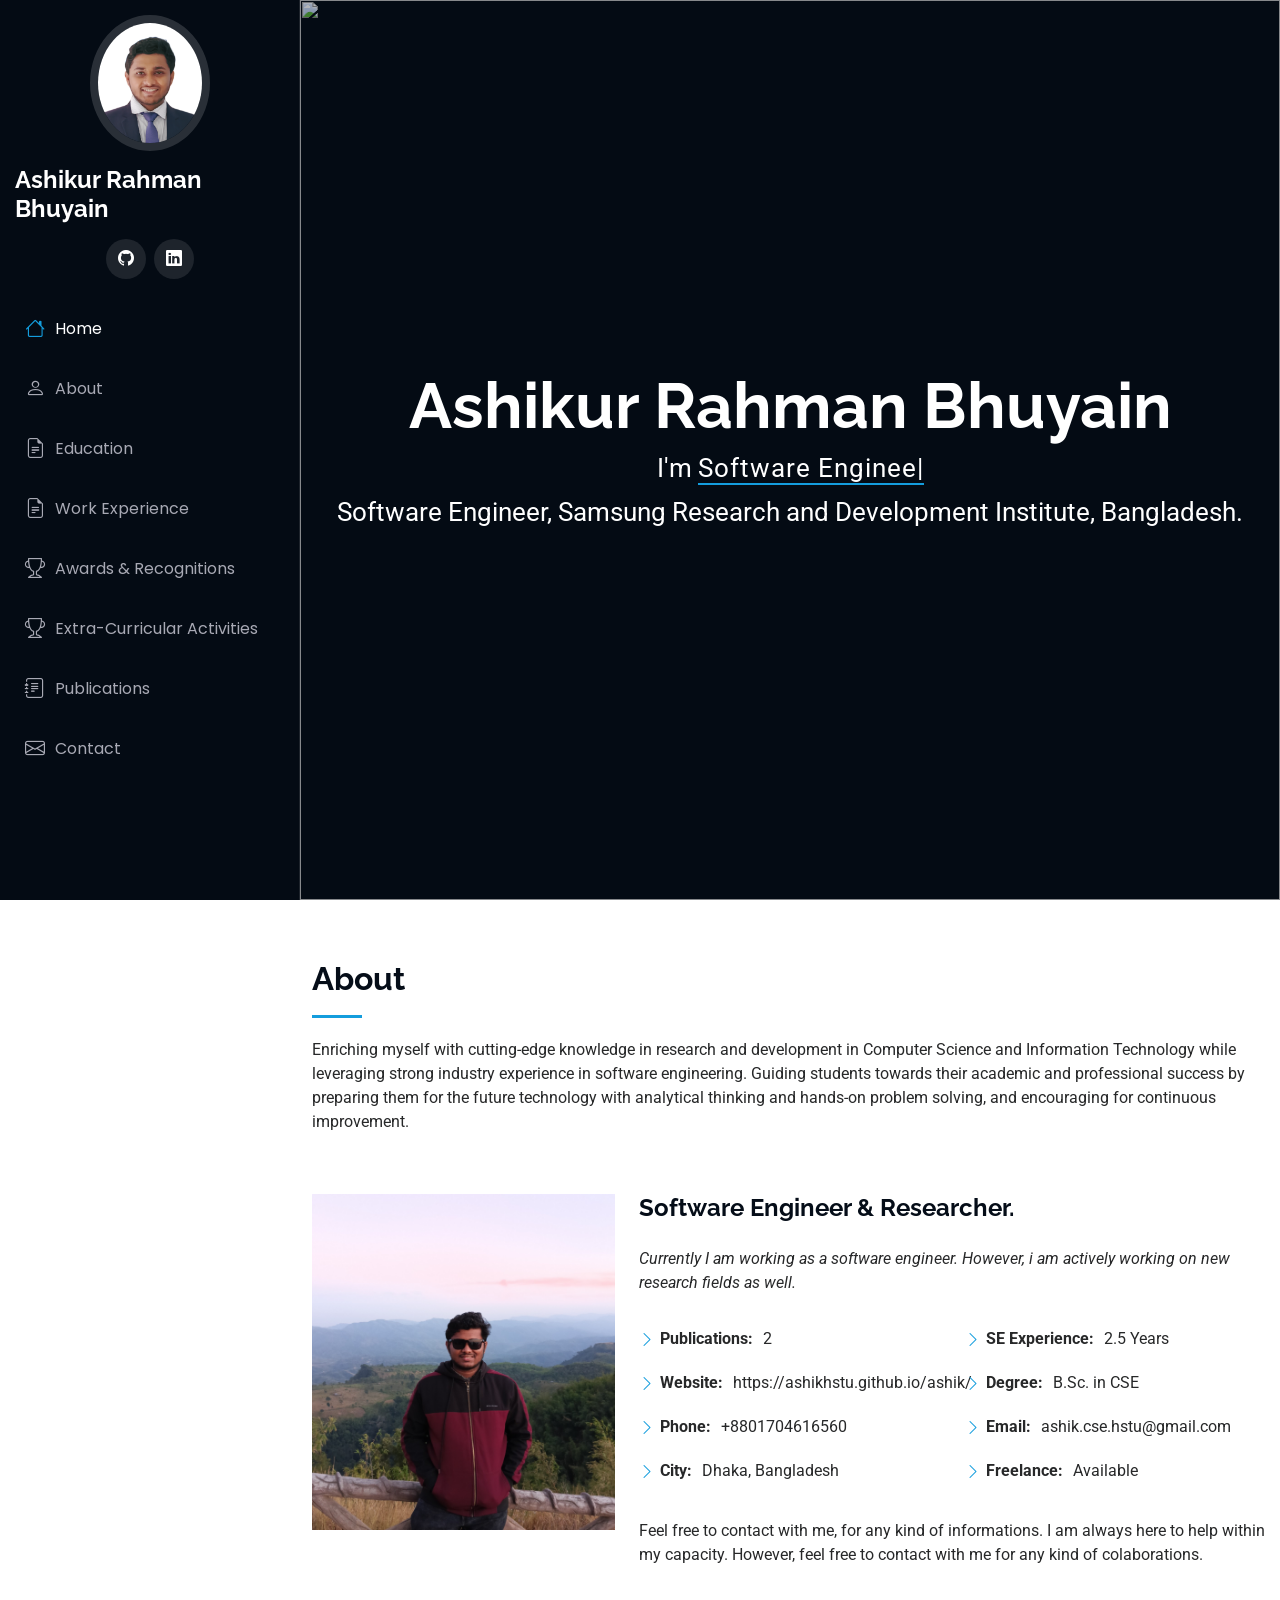
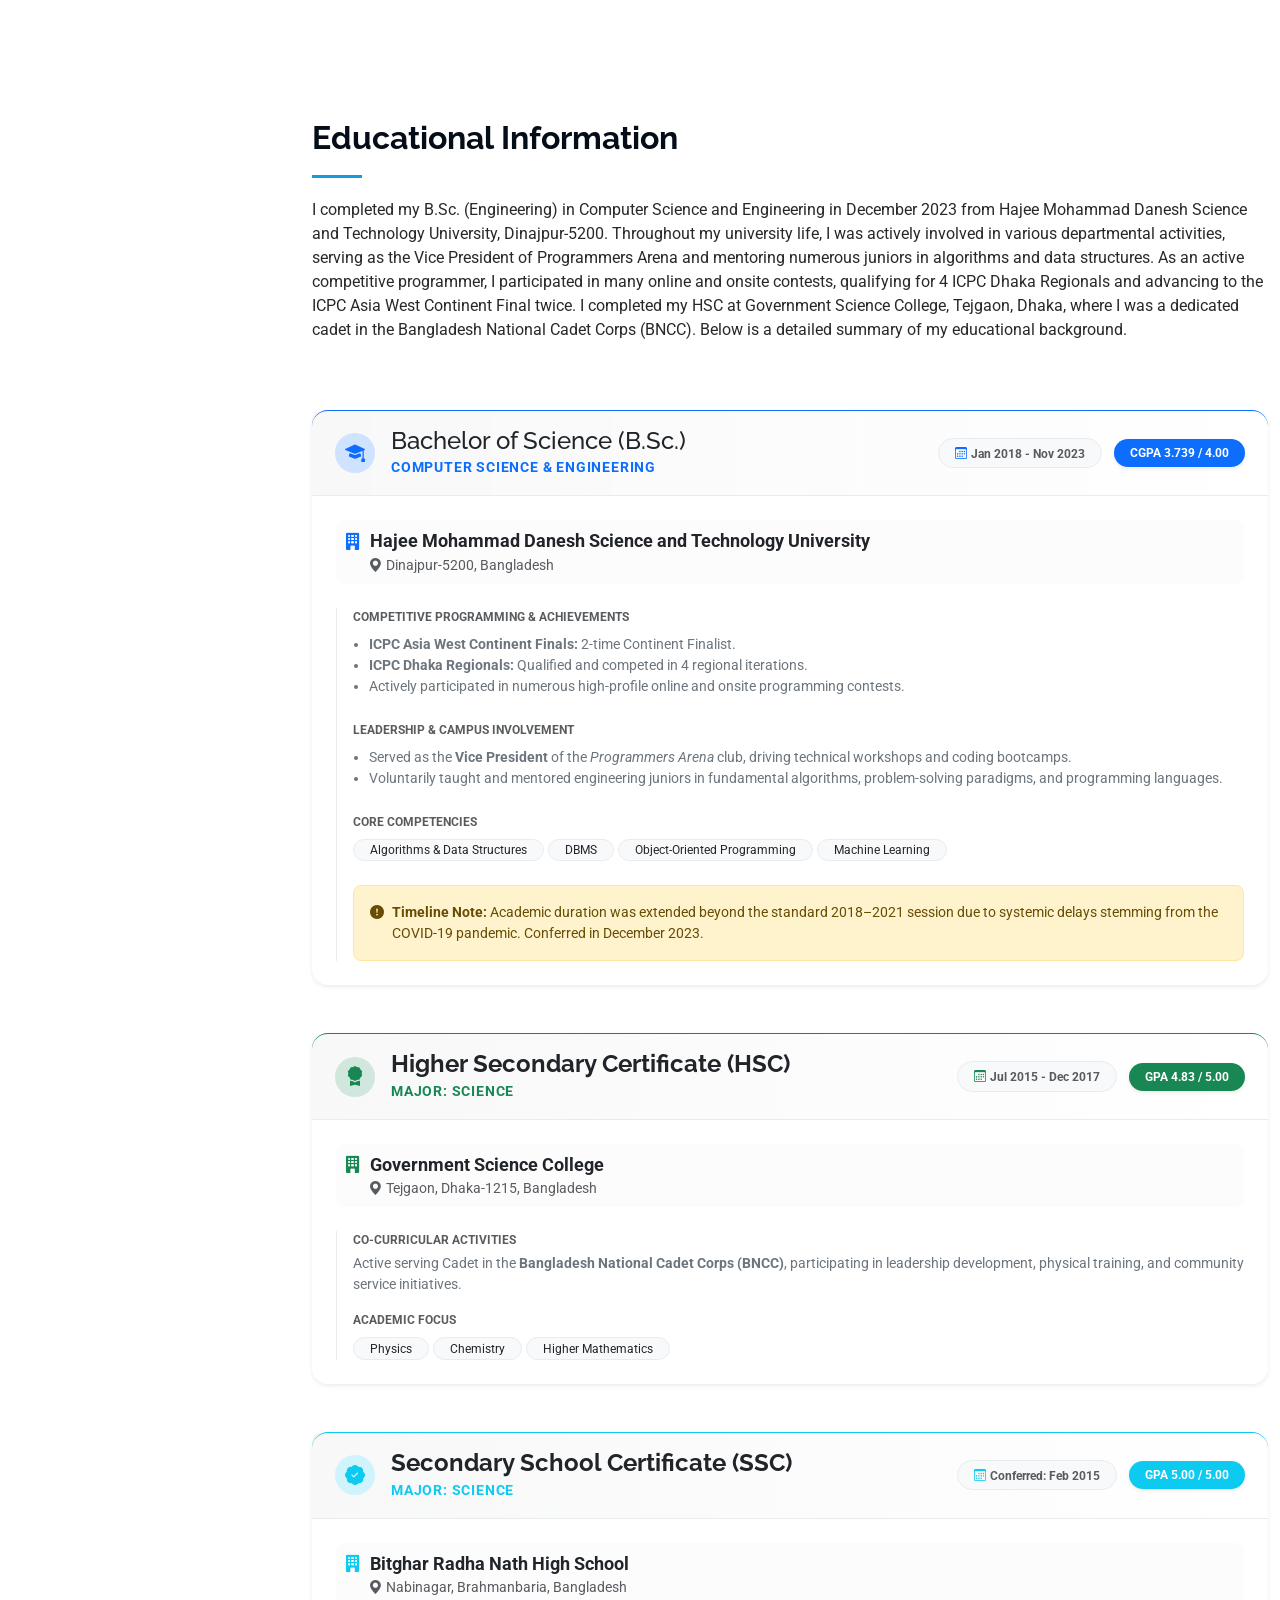
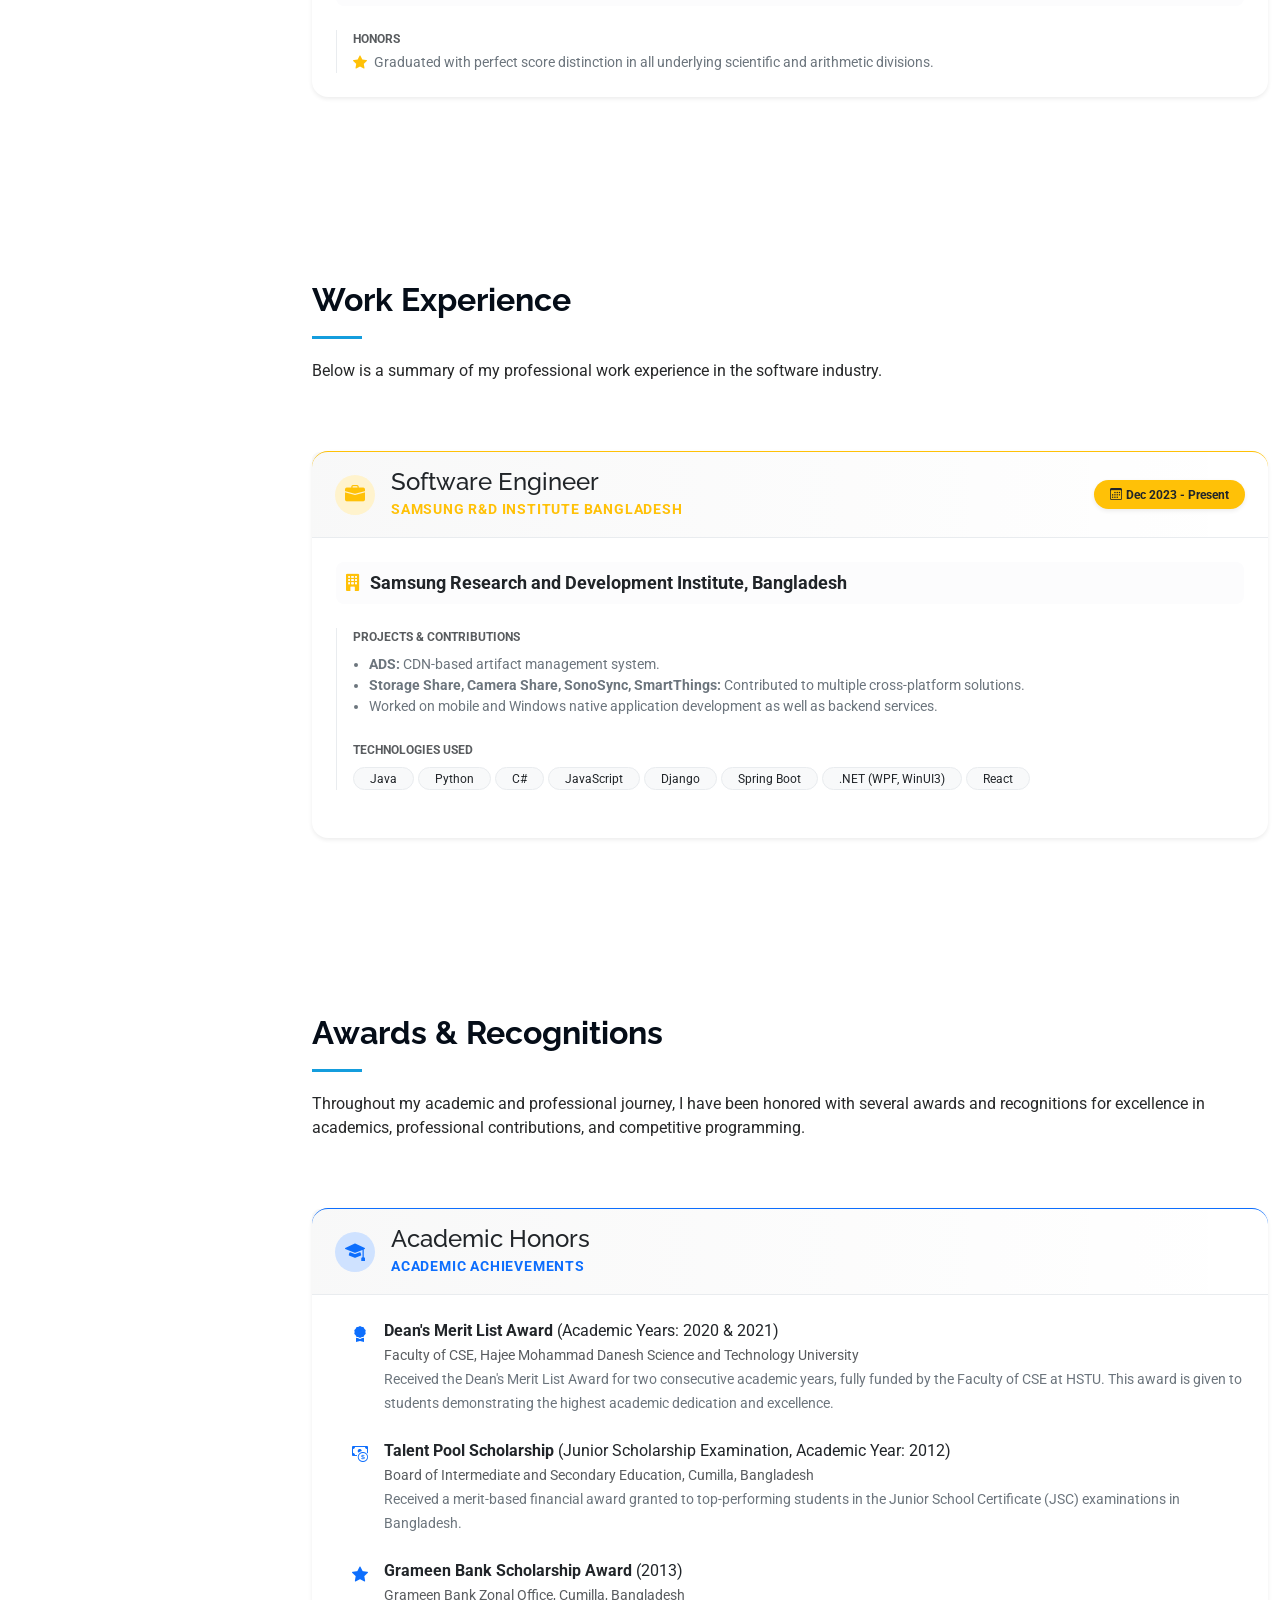
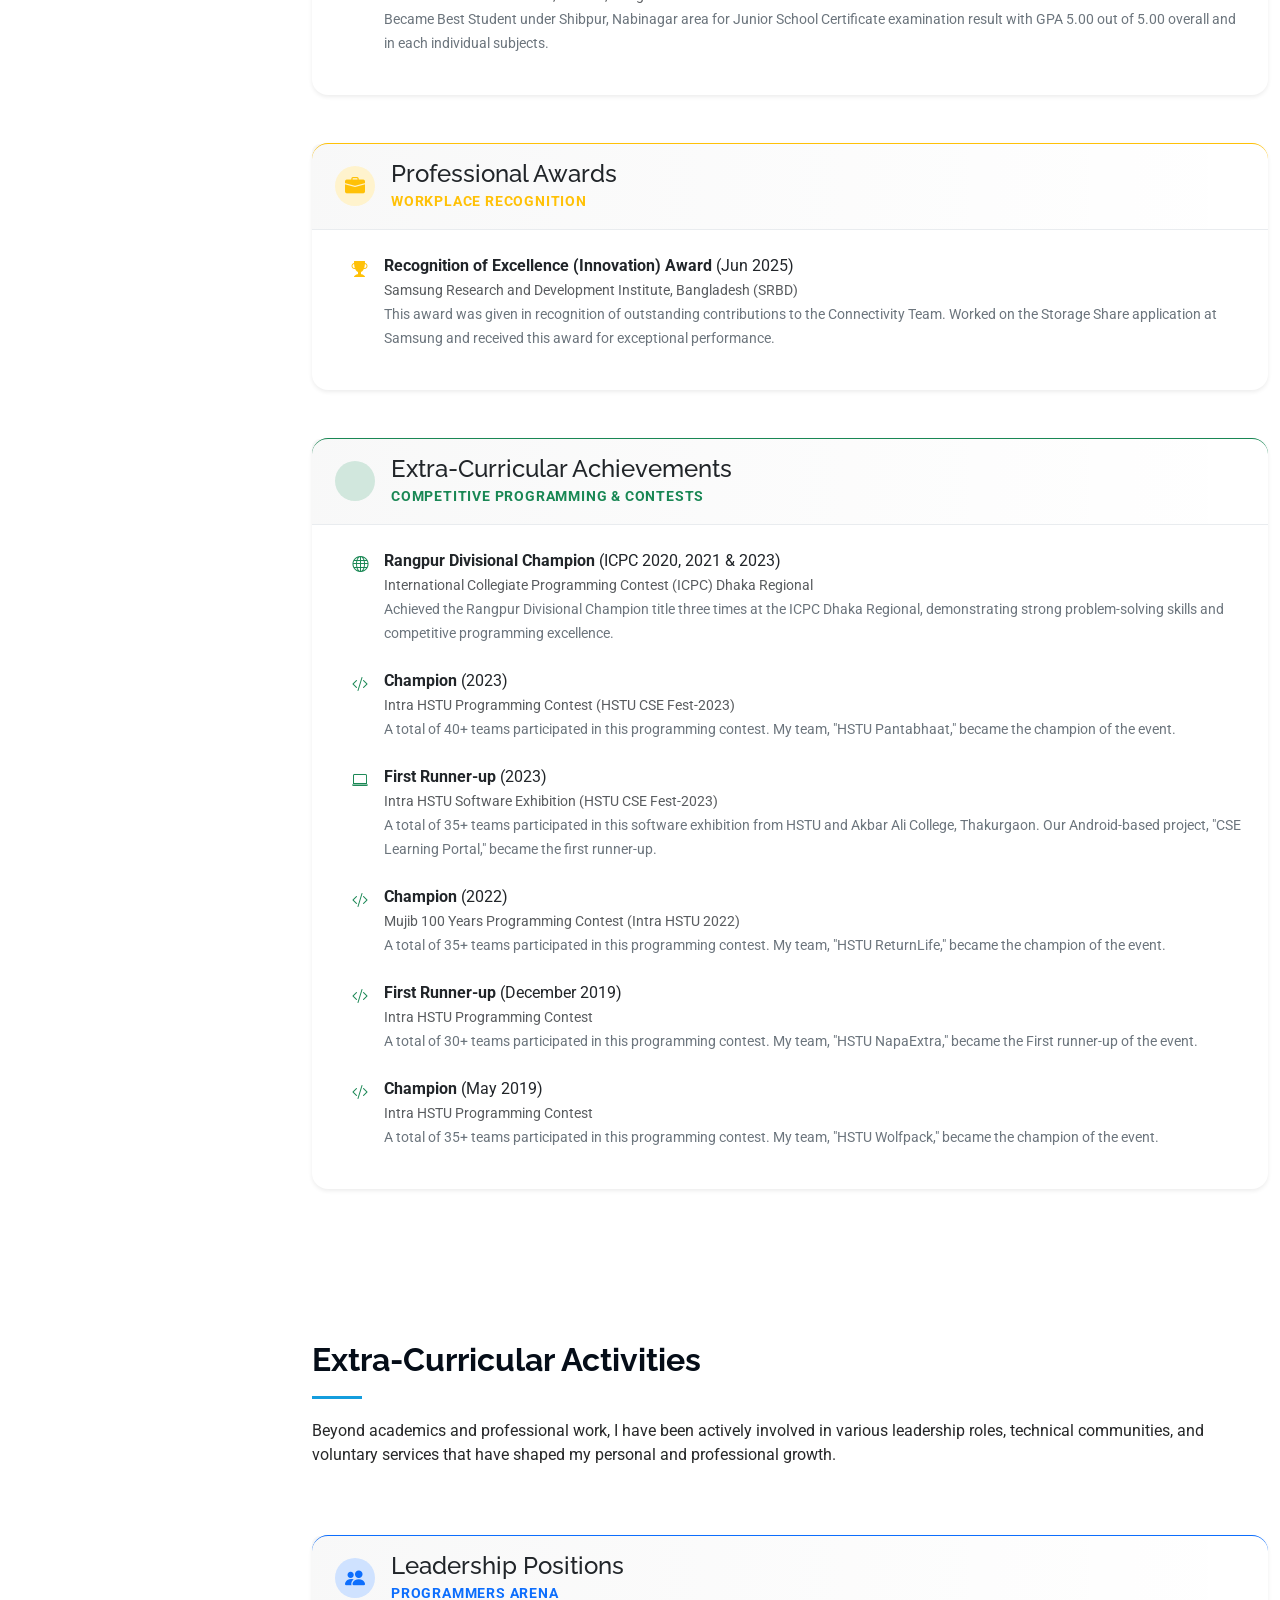
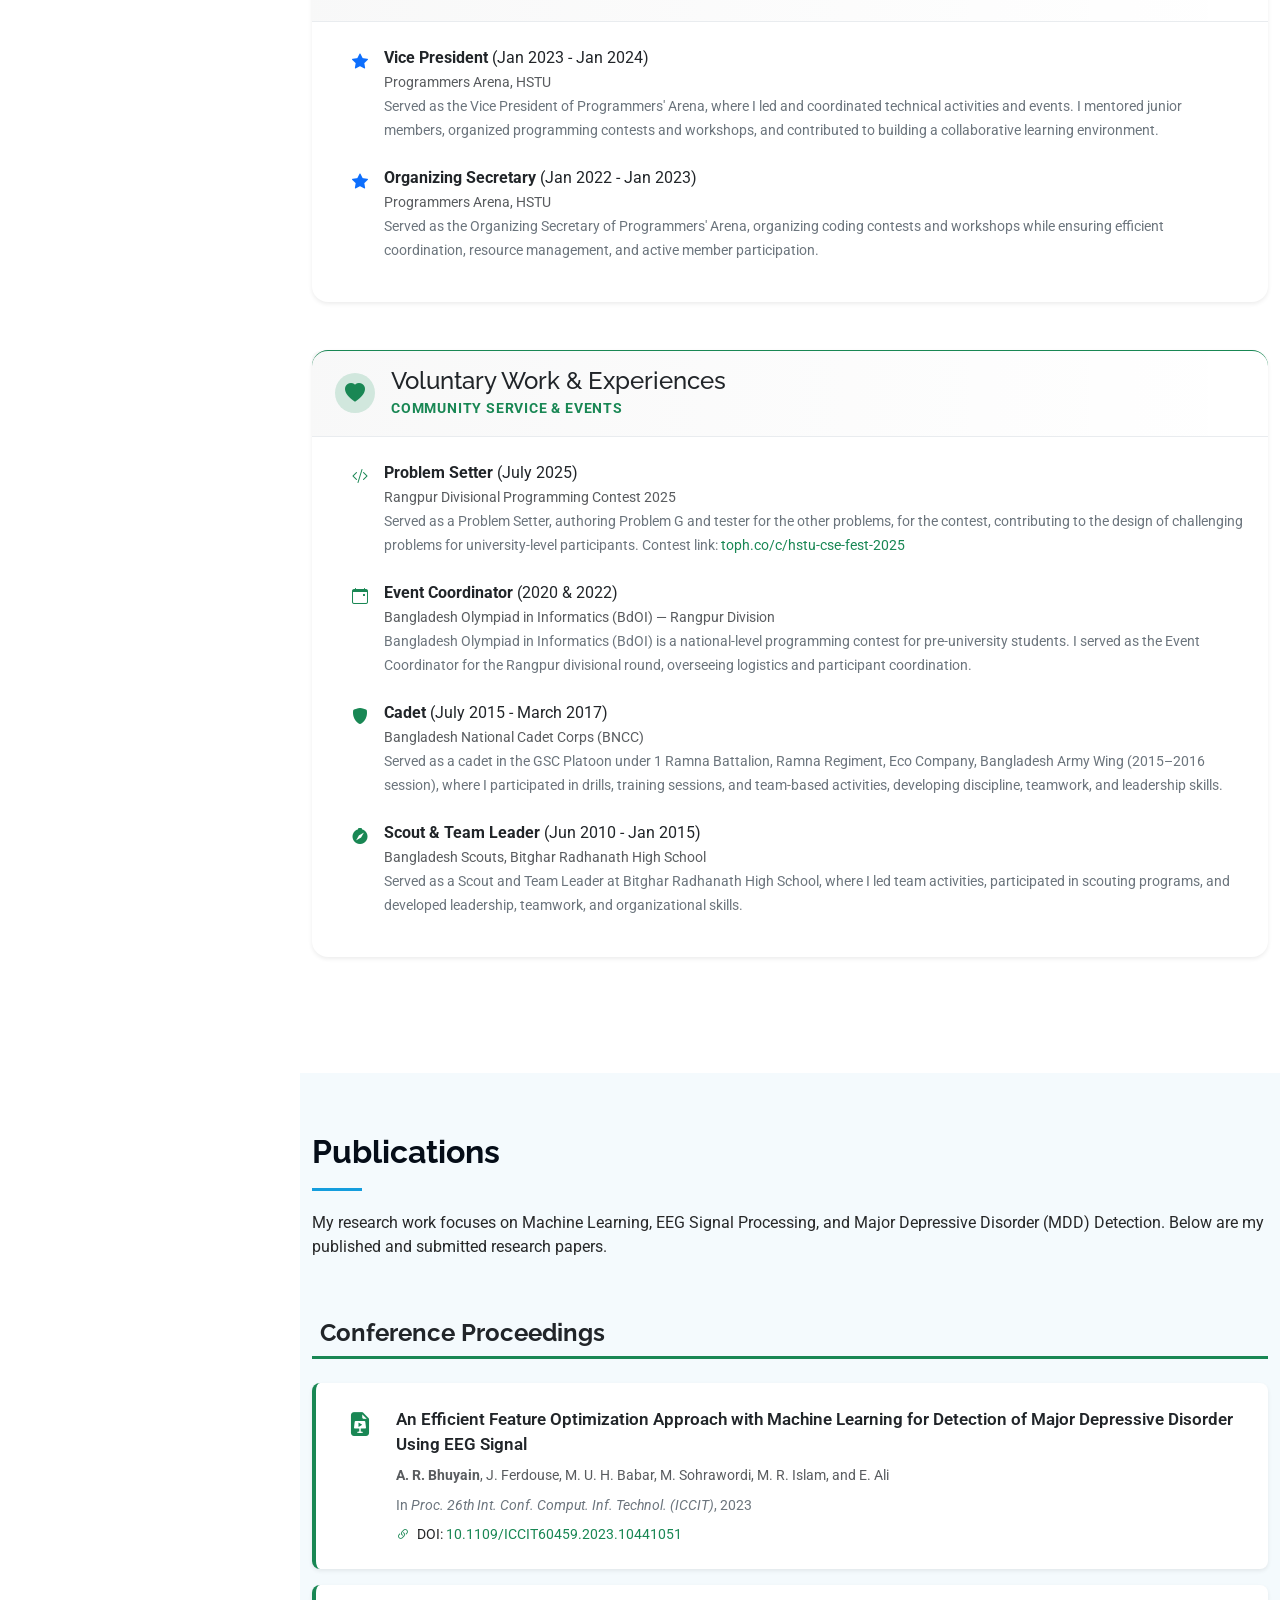
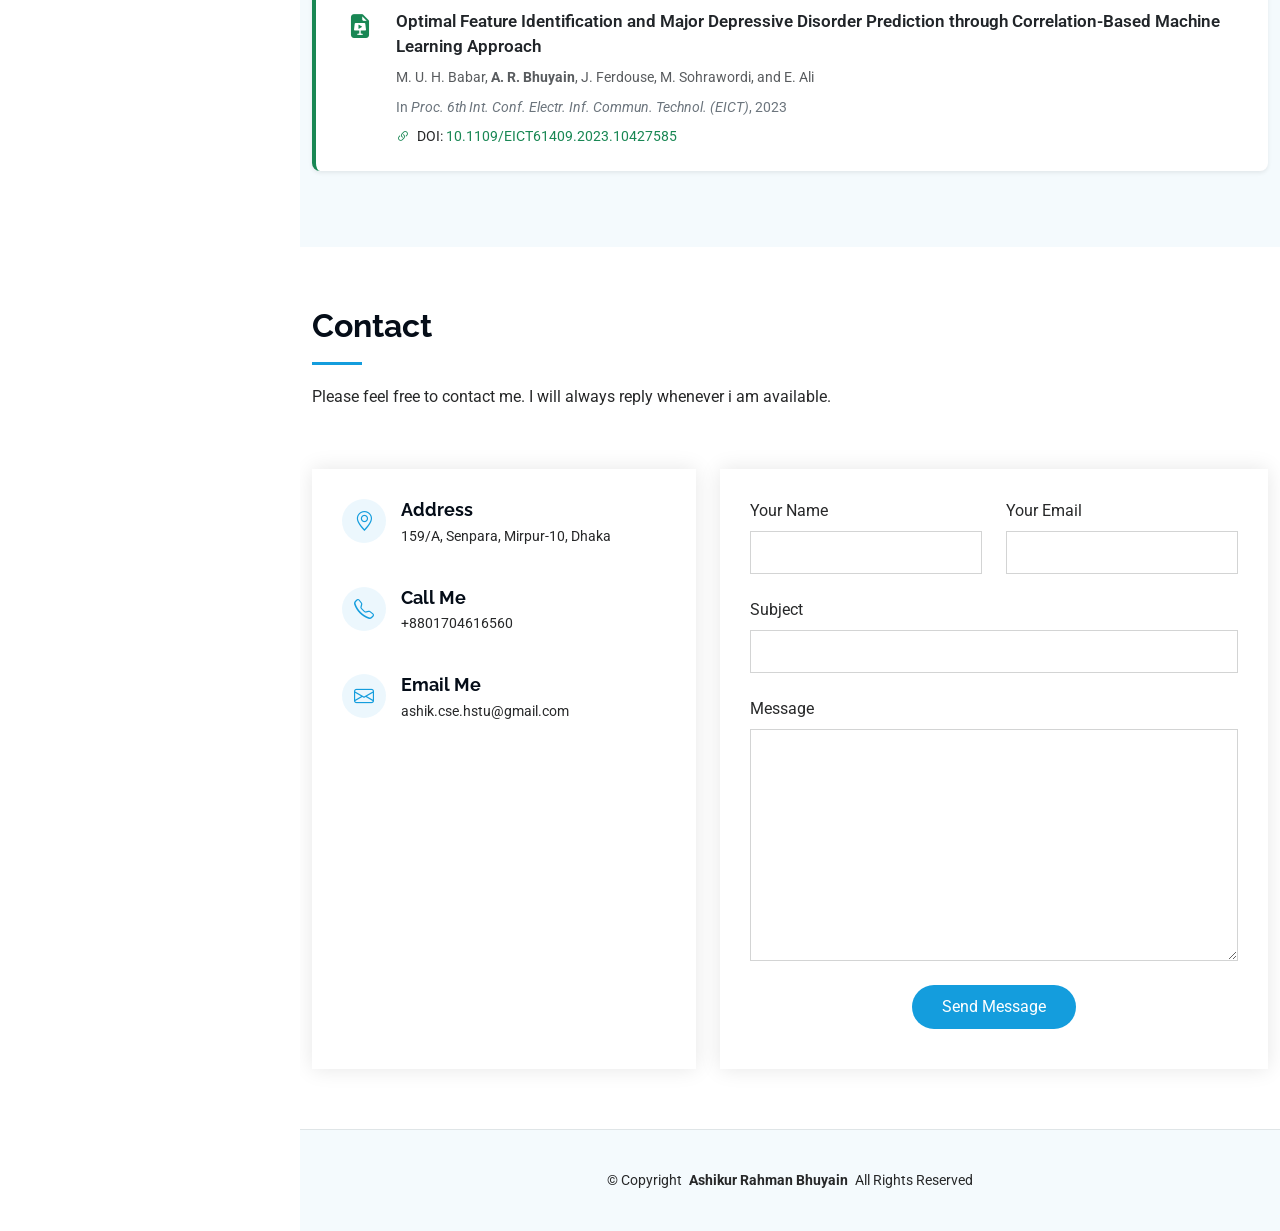
==== index.html @ 991d4a28 "Extra-curicullar added" ====
<!DOCTYPE html>
<html lang="en">

<head>
  <meta charset="utf-8">
  <meta content="width=device-width, initial-scale=1.0" name="viewport">
  <title> Ashikur Rahman Bhuyain</title>
  <meta content="" name="description">
  <meta content="" name="keywords">

  <!-- Favicons -->
  <link href="assets/img/favicon.png" rel="icon">
  <link href="assets/img/apple-touch-icon.png" rel="apple-touch-icon">

  <!-- Fonts -->
  <link href="https://fonts.googleapis.com" rel="preconnect">
  <link href="https://fonts.gstatic.com" rel="preconnect" crossorigin>
  <link href="https://fonts.googleapis.com/css2?family=Roboto:ital,wght@0,100;0,300;0,400;0,500;0,700;0,900;1,100;1,300;1,400;1,500;1,700;1,900&family=Poppins:ital,wght@0,100;0,200;0,300;0,400;0,500;0,600;0,700;0,800;0,900;1,100;1,200;1,300;1,400;1,500;1,600;1,700;1,800;1,900&family=Raleway:ital,wght@0,100;0,200;0,300;0,400;0,500;0,600;0,700;0,800;0,900;1,100;1,200;1,300;1,400;1,500;1,600;1,700;1,800;1,900&display=swap" rel="stylesheet">

  <!-- Vendor CSS Files -->
  <link href="assets/vendor/bootstrap/css/bootstrap.min.css" rel="stylesheet">
  <link href="assets/vendor/bootstrap-icons/bootstrap-icons.css" rel="stylesheet">
  <link href="assets/vendor/aos/aos.css" rel="stylesheet">
  <link href="assets/vendor/glightbox/css/glightbox.min.css" rel="stylesheet">
  <link href="assets/vendor/swiper/swiper-bundle.min.css" rel="stylesheet">

  <!-- Main CSS File -->
  <link href="assets/css/main.css" rel="stylesheet">

  <!-- =======================================================
  * Template Name: iPortfolio
  * Template URL: https://bootstrapmade.com/iportfolio-bootstrap-portfolio-websites-template/
  * Updated: Jun 29 2024 with Bootstrap v5.3.3
  * Author: BootstrapMade.com
  * License: https://bootstrapmade.com/license/
  ======================================================== -->
</head>

<body class="index-page">

  <header id="header" class="header dark-background d-flex flex-column">
    <i class="header-toggle d-xl-none bi bi-list"></i>

    <div class="profile-img">
      <img src="assets/img/Ashikur2.png" alt="" class="img-fluid rounded-circle">
    </div>

    <a href="index.html" class="logo d-flex align-items-center justify-content-center">
      <!-- Uncomment the line below if you also wish to use an image logo -->
      <!-- <img src="assets/img/logo.png" alt=""> -->
      <h1 class="sitename">Ashikur Rahman Bhuyain</h1>
    </a>

    <div class="social-links text-center">
      <!-- <a href="#" class="twitter"><i class="bi bi-twitter-x"></i></a> -->
      <!-- <a href="https://www.facebook.com/asif.gsc" class="facebook" target="_blank"><i class="bi bi-facebook"></i></a> -->
      <a href="https://github.com/ashikHstu" class="github" target="_blank"><i class="bi bi-github"></i></a>
      <!-- <a href="https://www.instagram.com/_ashik_r_b/" class="instagram" target="_blank"><i class="bi bi-instagram"></i></a> -->
      <!-- <a href="#" class="google-plus"><i class="bi bi-skype"></i></a> -->
      <a href="https://www.linkedin.com/in/asif-ashik/" class="linkedin" target="_blank"><i class="bi bi-linkedin"></i></a>
    </div>

    <nav id="navmenu" class="navmenu">
      <ul>
        <li><a href="#hero" class="active"><i class="bi bi-house navicon"></i>Home</a></li>
        <li><a href="#about"><i class="bi bi-person navicon"></i> About</a></li>
        <li><a href="#resume"><i class="bi bi-file-earmark-text navicon"></i> Education</a></li>
                <li><a href="#work"><i class="bi bi-file-earmark-text navicon"></i> Work Experience</a></li>
                <li><a href="#awards"><i class="bi bi-trophy navicon"></i> Awards & Recognitions</a></li>
                <li><a href="#extra_activities"><i class="bi bi-trophy navicon"></i> Extra-Curricular Activities</a></li>
                <li><a href="#publications"><i class="bi bi-journal-text navicon"></i> Publications</a></li>
        <!-- <li><a href="#portfolio"><i class="bi bi-images navicon"></i> Portfolio</a></li>
        <li><a href="#services"><i class="bi bi-hdd-stack navicon"></i> Services</a></li>
        <li class="dropdown"><a href="#"><i class="bi bi-menu-button navicon"></i> <span>Dropdown</span> <i class="bi bi-chevron-down toggle-dropdown"></i></a>
          <ul>
            <li><a href="#">Dropdown 1</a></li>
            <li class="dropdown"><a href="#"><span>Deep Dropdown</span> <i class="bi bi-chevron-down toggle-dropdown"></i></a>
              <ul>
                <li><a href="#">Deep Dropdown 1</a></li>
                <li><a href="#">Deep Dropdown 2</a></li>
                <li><a href="#">Deep Dropdown 3</a></li>
                <li><a href="#">Deep Dropdown 4</a></li>
                <li><a href="#">Deep Dropdown 5</a></li>
              </ul>
            </li>
            <li><a href="#">Dropdown 2</a></li>
            <li><a href="#">Dropdown 3</a></li>
            <li><a href="#">Dropdown 4</a></li>
          </ul>
        </li> -->
        <li><a href="#contact"><i class="bi bi-envelope navicon"></i> Contact</a></li>
      </ul>
    </nav>

  </header>

  <main class="main">

    <!-- Hero Section -->
    <section id="hero" class="hero section dark-background">

      <img src="assets/img/CoverPhoto2.jpg" alt="" data-aos="fade-in" class="">

      <div class="container" data-aos="fade-up" data-aos-delay="100">
        <h2 class="text-center-force" data-aos="fade-in" data-aos-delay="400">Ashikur Rahman Bhuyain</h2>
        <p class="text-center-force" data-aos="fade-in" data-aos-delay="400">I'm <span class="typed" data-typed-items="Software Engineer, Researcher">Programmer</span><span class="typed-cursor typed-cursor--blink" aria-hidden="true"></span><span class="typed-cursor typed-cursor--blink" aria-hidden="true"></span></p>
         <p class="text-center-force" data-aos="fade-in" data-aos-delay="400">
          Software Engineer, Samsung Research and Development Institute, Bangladesh.
         </p>
      </div>

    </section><!-- /Hero Section -->

    <!-- About Section -->
    <section id="about" class="about section">

      <!-- Section Title -->
      <div class="container section-title" data-aos="fade-up">
        <h2>About</h2>
        <p>Enriching myself with cutting-edge knowledge in research and development in Computer Science and Information
Technology while leveraging strong industry experience in software engineering. Guiding students towards their
academic and professional success by preparing them for the future technology with analytical thinking and hands-on
problem solving, and encouraging for continuous improvement.</p>
      </div><!-- End Section Title -->

      <div class="container" data-aos="fade-up" data-aos-delay="100">

        <div class="row gy-4 justify-content-center">
          <div class="col-lg-4">
            <img src="assets/img/my-profile-img.jpg" class="img-fluid" alt="">
          </div>
          <div class="col-lg-8 content">
            <h2>Software Engineer &amp; Researcher.</h2>
            <p class="fst-italic py-3">
              Currently I am working as a software engineer. However, i am actively working on new research fields as well.
            </p>
            <div class="row">
              <div class="col-lg-6">
                <ul>
                  <li><i class="bi bi-chevron-right"></i> <strong>Publications:</strong> <span>2</span></li>
                  <li><i class="bi bi-chevron-right"></i> <strong>Website:</strong> <span>https://ashikhstu.github.io/ashik/</span></li>
                  <li><i class="bi bi-chevron-right"></i> <strong>Phone:</strong> <span>+8801704616560</span></li>
                  <li><i class="bi bi-chevron-right"></i> <strong>City:</strong> <span>Dhaka, Bangladesh</span></li>
                </ul>
              </div>
              <div class="col-lg-6">
                <ul>
                  <li><i class="bi bi-chevron-right"></i> <strong>SE Experience:</strong> <span>2.5 Years</span></li>
                  <li><i class="bi bi-chevron-right"></i> <strong>Degree:</strong> <span>B.Sc. in CSE</span></li>
                  <li><i class="bi bi-chevron-right"></i> <strong>Email:</strong> <span>ashik.cse.hstu@gmail.com</span></li>
                  <li><i class="bi bi-chevron-right"></i> <strong>Freelance:</strong> <span>Available</span></li>
                </ul>
              </div>
            </div>
            <p class="py-3">
              Feel free to contact with me, for any kind of informations. I am always here to help within my capacity. However, feel free to contact with me for any kind of colaborations. 
            </p>
          </div>
        </div>

      </div>

    </section><!-- /About Section -->



    <!-- Resume Section -->
    <section id="resume" class="resume section">

      <!-- Section Title -->
<div class="container section-title" data-aos="fade-up">
  <h2>Educational Information</h2>
  <p>I completed my B.Sc. (Engineering) in Computer Science and Engineering in December 2023 from Hajee Mohammad Danesh Science and Technology University, Dinajpur-5200. Throughout my university life, I was actively involved in various departmental activities, serving as the Vice President of Programmers Arena and mentoring numerous juniors in algorithms and data structures. As an active competitive programmer, I participated in many online and onsite contests, qualifying for 4 ICPC Dhaka Regionals and advancing to the ICPC Asia West Continent Final twice. I completed my HSC at Government Science College, Tejgaon, Dhaka, where I was a dedicated cadet in the Bangladesh National Cadet Corps (BNCC). Below is a detailed summary of my educational background.</p>
</div><!-- End Section Title -->


<!-- Custom Style Block -->
<style>
  .hover-raise {
    transition: transform 0.25s ease, box-shadow 0.25s ease;
  }
  .hover-raise:hover {
    transform: translateY(-5px);
    box-shadow: 0 0.75rem 2rem rgba(0, 0, 0, 0.12) !important;
  }
  .text-tracking {
    letter-spacing: 0.05rem;
  }
  .card-header-accent {
    background: linear-gradient(90deg, rgba(33, 37, 41, 0.03) 0%, rgba(255, 255, 255, 0) 100%);
    padding: 12px 15px;
    border-radius: 8px 8px 0 0;
  }
  .institution-highlight {
    font-size: 1.1rem;
    color: #212529 !important;
    font-weight: 700 !important;
    display: inline-block;
  }
</style>

<div class="container py-2">
  <div class="row">
    <div class="col-12">
      
      <!-- 1. Bachelor's Degree Card -->
      <div class="card border-0 border-top border-primary shadow-sm rounded-4 mb-5 hover-raise" data-aos="fade-up" data-aos-delay="10">
        <!-- Card Header Section acting as Section Header -->
        <div class="card-header-accent border-bottom border-light-subtle">
          <div class="d-flex flex-column flex-md-row justify-content-between align-items-md-center px-2 py-1">
            <div class="d-flex align-items-center">
              <div class="bg-primary-subtle text-primary rounded-circle p-2 me-3 d-inline-flex align-items-center justify-content-center" style="width: 40px; height: 40px;">
                <i class="bi bi-mortarboard-fill fs-5"></i>
              </div>
              <div>
                <h3 class="m-0 fw-extrabold text-dark fs-4">Bachelor of Science (B.Sc.)</h3>
                <span class="text-primary fw-bold small text-uppercase text-tracking">Computer Science &amp; Engineering</span>
              </div>
            </div>
            <div class="mt-3 mt-md-0 text-md-end">
              <span class="badge bg-light text-muted border border-light-subtle px-3 py-2 rounded-pill me-2 small"><i class="bi bi-calendar3 me-1 text-primary"></i>Jan 2018 - Nov 2023</span>
              <span class="badge bg-primary text-white px-3 py-2 rounded-pill shadow-sm">CGPA 3.739 / 4.00</span>
            </div>
          </div>
        </div>

        <div class="card-body p-4">
          <!-- Highlighted Institution Block -->
          <div class="mb-4 bg-light-subtle p-2 rounded-3">
            <span class="institution-highlight">
              <i class="bi bi-building-fill me-2 text-primary"></i>Hajee Mohammad Danesh Science and Technology University
            </span>
            <p class="text-muted small mb-0 ps-4"><i class="bi bi-geo-alt-fill me-1 text-danger-subtle"></i>Dinajpur-5200, Bangladesh</p>
          </div>
          
          <!-- Details Content -->
          <div class="ps-3 border-start border-light-subtle">
            <!-- Competitive Programming Section -->
            <div class="mb-4">
              <span class="text-uppercase text-muted fw-bold small tracking-wider d-block mb-2" style="font-size: 0.75rem;">Competitive Programming &amp; Achievements</span>
              <ul class="text-secondary small ps-3 mb-0">
                <li><strong>ICPC Asia West Continent Finals:</strong> 2-time Continent Finalist.</li>
                <li><strong>ICPC Dhaka Regionals:</strong> Qualified and competed in 4 regional iterations.</li>
                <li>Actively participated in numerous high-profile online and onsite programming contests.</li>
              </ul>
            </div>

            <!-- Leadership & Mentorship -->
            <div class="mb-4">
              <span class="text-uppercase text-muted fw-bold small tracking-wider d-block mb-2" style="font-size: 0.75rem;">Leadership &amp; Campus Involvement</span>
              <ul class="text-secondary small ps-3 mb-0">
                <li>Served as the <strong>Vice President</strong> of the <em>Programmers Arena</em> club, driving technical workshops and coding bootcamps.</li>
                <li>Voluntarily taught and mentored engineering juniors in fundamental algorithms, problem-solving paradigms, and programming languages.</li>
              </ul>
            </div>

            <div class="mb-4">
              <span class="text-uppercase text-muted fw-bold small tracking-wider d-block mb-2" style="font-size: 0.75rem;">Core Competencies</span>
              <div class="d-flex flex-wrap gap-1">
                <span class="badge bg-light text-dark border border-light-subtle fw-normal rounded-pill px-3 py-1.5">Algorithms &amp; Data Structures</span>
                <span class="badge bg-light text-dark border border-light-subtle fw-normal rounded-pill px-3 py-1.5">DBMS</span>
                <span class="badge bg-light text-dark border border-light-subtle fw-normal rounded-pill px-3 py-1.5">Object-Oriented Programming</span>
                <span class="badge bg-light text-dark border border-light-subtle fw-normal rounded-pill px-3 py-1.5">Machine Learning</span>
              </div>
            </div>

            <!-- COVID Delay Note -->
            <div class="bg-warning-subtle text-warning-emphasis p-3 rounded-3 small border border-warning-subtle d-flex align-items-start mt-4">
              <i class="bi bi-exclamation-circle-fill me-2 mt-0.5"></i>
              <div>
                <strong>Timeline Note:</strong> Academic duration was extended beyond the standard 2018–2021 session due to systemic delays stemming from the COVID-19 pandemic. Conferred in December 2023.
              </div>
            </div>
          </div>
        </div>
      </div><!-- End Bachelor Card -->


      <!-- 2. HSC Card -->
      <div class="card border-0 border-top border-success shadow-sm rounded-4 mb-5 hover-raise" data-aos="fade-up" data-aos-delay="10">
        <!-- Card Header Section acting as Section Header -->
        <div class="card-header-accent border-bottom border-light-subtle">
          <div class="d-flex flex-column flex-md-row justify-content-between align-items-md-center px-2 py-1">
            <div class="d-flex align-items-center">
              <div class="bg-success-subtle text-success rounded-circle p-2 me-3 d-inline-flex align-items-center justify-content-center" style="width: 40px; height: 40px;">
                <i class="bi bi-award-fill fs-5"></i>
              </div>
              <div>
                <h3 class="m-0 fw-bold text-dark fs-4">Higher Secondary Certificate (HSC)</h3>
                <span class="text-success fw-bold small text-uppercase text-tracking">Major: Science</span>
              </div>
            </div>
            <div class="mt-3 mt-md-0 text-md-end">
              <span class="badge bg-light text-muted border border-light-subtle px-3 py-2 rounded-pill me-2 small"><i class="bi bi-calendar3 me-1 text-success"></i>Jul 2015 - Dec 2017</span>
              <span class="badge bg-success text-white px-3 py-2 rounded-pill shadow-sm">GPA 4.83 / 5.00</span>
            </div>
          </div>
        </div>

        <div class="card-body p-4">
          <!-- Highlighted Institution Block -->
          <div class="mb-4 bg-light-subtle p-2 rounded-3">
            <span class="institution-highlight">
              <i class="bi bi-building-fill me-2 text-success"></i>Government Science College
            </span>
            <p class="text-muted small mb-0 ps-4"><i class="bi bi-geo-alt-fill me-1 text-danger-subtle"></i>Tejgaon, Dhaka-1215, Bangladesh</p>
          </div>

          <!-- Details Content -->
          <div class="ps-3 border-start border-light-subtle">
            <div class="mb-3">
              <span class="text-uppercase text-muted fw-bold small tracking-wider d-block mb-1" style="font-size: 0.75rem;">Co-Curricular Activities</span>
              <p class="text-secondary small mb-0">
                Active serving Cadet in the <strong>Bangladesh National Cadet Corps (BNCC)</strong>, participating in leadership development, physical training, and community service initiatives.
              </p>
            </div>
            <div>
              <span class="text-uppercase text-muted fw-bold small tracking-wider d-block mb-2" style="font-size: 0.75rem;">Academic Focus</span>
              <div class="d-flex flex-wrap gap-1">
                <span class="badge bg-light text-dark border border-light-subtle fw-normal rounded-pill px-3 py-1.5">Physics</span>
                <span class="badge bg-light text-dark border border-light-subtle fw-normal rounded-pill px-3 py-1.5">Chemistry</span>
                <span class="badge bg-light text-dark border border-light-subtle fw-normal rounded-pill px-3 py-1.5">Higher Mathematics</span>
              </div>
            </div>
          </div>
        </div>
      </div><!-- End HSC Card -->


      <!-- 3. SSC Card -->
      <div class="card border-0 border-top border-info shadow-sm rounded-4 mb-4 hover-raise" data-aos="fade-up" data-aos-delay="20">
        <!-- Card Header Section acting as Section Header -->
        <div class="card-header-accent border-bottom border-light-subtle">
          <div class="d-flex flex-column flex-md-row justify-content-between align-items-md-center px-2 py-1">
            <div class="d-flex align-items-center">
              <div class="bg-info-subtle text-info rounded-circle p-2 me-3 d-inline-flex align-items-center justify-content-center" style="width: 40px; height: 40px;">
                <i class="bi bi-patch-check-fill fs-5"></i>
              </div>
              <div>
                <h3 class="m-0 fw-bold text-dark fs-4">Secondary School Certificate (SSC)</h3>
                <span class="text-info fw-bold small text-uppercase text-tracking">Major: Science</span>
              </div>
            </div>
            <div class="mt-3 mt-md-0 text-md-end">
              <span class="badge bg-light text-muted border border-light-subtle px-3 py-2 rounded-pill me-2 small"><i class="bi bi-calendar3 me-1 text-info"></i>Conferred: Feb 2015</span>
              <span class="badge bg-info text-white px-3 py-2 rounded-pill shadow-sm">GPA 5.00 / 5.00</span>
            </div>
          </div>
        </div>

        <div class="card-body p-4">
          <!-- Highlighted Institution Block -->
          <div class="mb-4 bg-light-subtle p-2 rounded-3">
            <span class="institution-highlight">
              <i class="bi bi-building-fill me-2 text-info"></i>Bitghar Radha Nath High School
            </span>
            <p class="text-muted small mb-0 ps-4"><i class="bi bi-geo-alt-fill me-1 text-danger-subtle"></i>Nabinagar, Brahmanbaria, Bangladesh</p>
          </div>

          <!-- Details Content -->
          <div class="ps-3 border-start border-light-subtle">
            <span class="text-uppercase text-muted fw-bold small tracking-wider d-block mb-1" style="font-size: 0.75rem;">Honors</span>
            <p class="text-secondary small mb-0"><i class="bi bi-star-fill text-warning me-1"></i> Graduated with perfect score distinction in all underlying scientific and arithmetic divisions.</p>
          </div>
        </div>
      </div><!-- End SSC Card -->

    </div>
  </div>
</div>

    </section><!-- /Resume Section -->

    <section id="work">
<!-- Work Experience Section Header -->
<div class="container section-title" data-aos="fade-up" style="margin-top: 2rem;">
  <h2>Work Experience</h2>
  <p>Below is a summary of my professional work experience in the software industry.</p>
</div><!-- End Section Title -->

<!-- Work Experience Card -->
<div class="container py-2">
  <div class="row">
    <div class="col-12">
      
      <div class="card border-0 border-top border-warning shadow-sm rounded-4 mb-5 hover-raise" data-aos="fade-up" data-aos-delay="10">
        <!-- Card Header Section acting as Section Header -->
        <div class="card-header-accent border-bottom border-light-subtle">
          <div class="d-flex flex-column flex-md-row justify-content-between align-items-md-center px-2 py-1">
            <div class="d-flex align-items-center">
              <div class="bg-warning-subtle text-warning rounded-circle p-2 me-3 d-inline-flex align-items-center justify-content-center" style="width: 40px; height: 40px;">
                <i class="bi bi-briefcase-fill fs-5"></i>
              </div>
              <div>
                <h3 class="m-0 fw-extrabold text-dark fs-4">Software Engineer</h3>
                <span class="text-warning fw-bold small text-uppercase text-tracking">Samsung R&amp;D Institute Bangladesh</span>
              </div>
            </div>
            <div class="mt-3 mt-md-0 text-md-end">
              <span class="badge bg-warning text-dark px-3 py-2 rounded-pill shadow-sm"><i class="bi bi-calendar3 me-1"></i>Dec 2023 - Present</span>
            </div>
          </div>
        </div>

        <div class="card-body p-4">
          <!-- Highlighted Company Block -->
          <div class="mb-4 bg-light-subtle p-2 rounded-3">
            <span class="institution-highlight">
              <i class="bi bi-building-fill me-2 text-warning"></i>Samsung Research and Development Institute, Bangladesh
            </span>
          </div>
          
          <!-- Details Content -->
          <div class="ps-3 border-start border-light-subtle">
            <div class="mb-4">
              <span class="text-uppercase text-muted fw-bold small tracking-wider d-block mb-2" style="font-size: 0.75rem;">Projects &amp; Contributions</span>
              <ul class="text-secondary small ps-3 mb-0">
                <li><strong>ADS:</strong> CDN-based artifact management system.</li>
                <li><strong>Storage Share, Camera Share, SonoSync, SmartThings:</strong> Contributed to multiple cross-platform solutions.</li>
                <li>Worked on mobile and Windows native application development as well as backend services.</li>
              </ul>
            </div>

            <div class="mb-4">
              <span class="text-uppercase text-muted fw-bold small tracking-wider d-block mb-2" style="font-size: 0.75rem;">Technologies Used</span>
              <div class="d-flex flex-wrap gap-1">
                <span class="badge bg-light text-dark border border-light-subtle fw-normal rounded-pill px-3 py-1.5">Java</span>
                <span class="badge bg-light text-dark border border-light-subtle fw-normal rounded-pill px-3 py-1.5">Python</span>
                <span class="badge bg-light text-dark border border-light-subtle fw-normal rounded-pill px-3 py-1.5">C#</span>
                <span class="badge bg-light text-dark border border-light-subtle fw-normal rounded-pill px-3 py-1.5">JavaScript</span>
                <span class="badge bg-light text-dark border border-light-subtle fw-normal rounded-pill px-3 py-1.5">Django</span>
                <span class="badge bg-light text-dark border border-light-subtle fw-normal rounded-pill px-3 py-1.5">Spring Boot</span>
                <span class="badge bg-light text-dark border border-light-subtle fw-normal rounded-pill px-3 py-1.5">.NET (WPF, WinUI3)</span>
                <span class="badge bg-light text-dark border border-light-subtle fw-normal rounded-pill px-3 py-1.5">React</span>
              </div>
            </div>
          </div>
        </div>
      </div><!-- End Work Experience Card -->
      
    </div>
  </div>
</div>
</section> <!-- End of Work Section-->

    <!-- Awards Section -->
    <section id="awards" class="awards section">

      <!-- Section Title -->
      <div class="container section-title" data-aos="fade-up">
        <h2>Awards & Recognitions</h2>
        <p>Throughout my academic and professional journey, I have been honored with several awards and recognitions for excellence in academics, professional contributions, and competitive programming.</p>
      </div><!-- End Section Title -->

      <!-- Awards Cards -->
      <div class="container py-2">
        <div class="row">
          <div class="col-12">
            
            <!-- Academic Honors Card -->
            <div class="card border-0 border-top border-primary shadow-sm rounded-4 mb-5 hover-raise" data-aos="fade-up" data-aos-delay="10">
              <div class="card-header-accent border-bottom border-light-subtle">
                <div class="d-flex flex-column flex-md-row justify-content-between align-items-md-center px-2 py-1">
                  <div class="d-flex align-items-center">
                    <div class="bg-primary-subtle text-primary rounded-circle p-2 me-3 d-inline-flex align-items-center justify-content-center" style="width: 40px; height: 40px;">
                      <i class="bi bi-mortarboard-fill fs-5"></i>
                    </div>
                    <div>
                      <h3 class="m-0 fw-extrabold text-dark fs-4">Academic Honors</h3>
                      <span class="text-primary fw-bold small text-uppercase text-tracking">Academic Achievements</span>
                    </div>
                  </div>
                </div>
              </div>

              <div class="card-body p-4">
                <div class="ps-3">
                  <ul class="list-unstyled mb-0">
                    <li class="mb-4 d-flex align-items-start">
                      <i class="bi bi-award-fill text-primary me-3 mt-1 flex-shrink-0"></i>
                      <div>
                        <strong>Dean's Merit List Award</strong> (Academic Years: 2020 & 2021)<br>
                        <span class="text-muted small">Faculty of CSE, Hajee Mohammad Danesh Science and Technology University</span><br>
                        <span class="text-secondary small">Received the Dean's Merit List Award for two consecutive academic years, fully funded by the Faculty of CSE at HSTU. This award is given to students demonstrating the highest academic dedication and excellence.</span>
                      </div>
                    </li>
                    <li class="mb-4 d-flex align-items-start">
                      <i class="bi bi-cash-coin text-primary me-3 mt-1 flex-shrink-0"></i>
                      <div>
                        <strong>Talent Pool Scholarship</strong> (Junior Scholarship Examination, Academic Year: 2012)<br>
                        <span class="text-muted small">Board of Intermediate and Secondary Education, Cumilla, Bangladesh</span><br>
                        <span class="text-secondary small">Received a merit-based financial award granted to top-performing students in the Junior School Certificate (JSC) examinations in Bangladesh.</span>
                      </div>
                    </li>
                    <li class="mb-3 d-flex align-items-start">
                      <i class="bi bi-star-fill text-primary me-3 mt-1 flex-shrink-0"></i>
                      <div>
                        <strong>Grameen Bank Scholarship Award</strong> (2013)<br>
                        <span class="text-muted small">Grameen Bank Zonal Office, Cumilla, Bangladesh</span><br>
                        <span class="text-secondary small">Became Best Student under Shibpur, Nabinagar area for Junior School Certificate examination result with GPA 5.00 out of 5.00 overall and in each individual subjects.</span>
                      </div>
                    </li>
                  </ul>
                </div>
              </div>
            </div><!-- End Academic Honors Card -->

            <!-- Professional Awards Card -->
            <div class="card border-0 border-top border-warning shadow-sm rounded-4 mb-5 hover-raise" data-aos="fade-up" data-aos-delay="20">
              <div class="card-header-accent border-bottom border-light-subtle">
                <div class="d-flex flex-column flex-md-row justify-content-between align-items-md-center px-2 py-1">
                  <div class="d-flex align-items-center">
                    <div class="bg-warning-subtle text-warning rounded-circle p-2 me-3 d-inline-flex align-items-center justify-content-center" style="width: 40px; height: 40px;">
                      <i class="bi bi-briefcase-fill fs-5"></i>
                    </div>
                    <div>
                      <h3 class="m-0 fw-extrabold text-dark fs-4">Professional Awards</h3>
                      <span class="text-warning fw-bold small text-uppercase text-tracking">Workplace Recognition</span>
                    </div>
                  </div>
                </div>
              </div>

              <div class="card-body p-4">
                <div class="ps-3">
                  <ul class="list-unstyled mb-0">
                    <li class="mb-3 d-flex align-items-start">
                      <i class="bi bi-trophy-fill text-warning me-3 mt-1 flex-shrink-0"></i>
                      <div>
                        <strong>Recognition of Excellence (Innovation) Award</strong> (Jun 2025)<br>
                        <span class="text-muted small">Samsung Research and Development Institute, Bangladesh (SRBD)</span><br>
                        <span class="text-secondary small">This award was given in recognition of outstanding contributions to the Connectivity Team. Worked on the Storage Share application at Samsung and received this award for exceptional performance.</span>
                      </div>
                    </li>
                  </ul>
                </div>
              </div>
            </div><!-- End Professional Awards Card -->

            <!-- Extra-Curricular Awards Card -->
            <div class="card border-0 border-top border-success shadow-sm rounded-4 mb-4 hover-raise" data-aos="fade-up" data-aos-delay="30">
              <div class="card-header-accent border-bottom border-light-subtle">
                <div class="d-flex flex-column flex-md-row justify-content-between align-items-md-center px-2 py-1">
                  <div class="d-flex align-items-center">
                    <div class="bg-success-subtle text-success rounded-circle p-2 me-3 d-inline-flex align-items-center justify-content-center" style="width: 40px; height: 40px;">
                      <i class="bi bi-code-square-fill fs-5"></i>
                    </div>
                    <div>
                      <h3 class="m-0 fw-extrabold text-dark fs-4">Extra-Curricular Achievements</h3>
                      <span class="text-success fw-bold small text-uppercase text-tracking">Competitive Programming & Contests</span>
                    </div>
                  </div>
                </div>
              </div>

              <div class="card-body p-4">
                <div class="ps-3">
                  <ul class="list-unstyled mb-0">
                    <li class="mb-4 d-flex align-items-start">
                      <i class="bi bi-globe text-success me-3 mt-1 flex-shrink-0"></i>
                      <div>
                        <strong>Rangpur Divisional Champion</strong> (ICPC 2020, 2021 & 2023)<br>
                        <span class="text-muted small">International Collegiate Programming Contest (ICPC) Dhaka Regional</span><br>
                        <span class="text-secondary small">Achieved the Rangpur Divisional Champion title three times at the ICPC Dhaka Regional, demonstrating strong problem-solving skills and competitive programming excellence.</span>
                      </div>
                    </li>
                    <li class="mb-4 d-flex align-items-start">
                      <i class="bi bi-code-slash text-success me-3 mt-1 flex-shrink-0"></i>
                      <div>
                        <strong>Champion</strong> (2023)<br>
                        <span class="text-muted small">Intra HSTU Programming Contest (HSTU CSE Fest-2023)</span><br>
                        <span class="text-secondary small">A total of 40+ teams participated in this programming contest. My team, "HSTU Pantabhaat," became the champion of the event.</span>
                      </div>
                    </li>
                    <li class="mb-4 d-flex align-items-start">
                      <i class="bi bi-laptop text-success me-3 mt-1 flex-shrink-0"></i>
                      <div>
                        <strong>First Runner-up</strong> (2023)<br>
                        <span class="text-muted small">Intra HSTU Software Exhibition (HSTU CSE Fest-2023)</span><br>
                        <span class="text-secondary small">A total of 35+ teams participated in this software exhibition from HSTU and Akbar Ali College, Thakurgaon. Our Android-based project, "CSE Learning Portal," became the first runner-up.</span>
                      </div>
                    </li>
                    <li class="mb-4 d-flex align-items-start">
                      <i class="bi bi-code-slash text-success me-3 mt-1 flex-shrink-0"></i>
                      <div>
                        <strong>Champion</strong> (2022)<br>
                        <span class="text-muted small">Mujib 100 Years Programming Contest (Intra HSTU 2022)</span><br>
                        <span class="text-secondary small">A total of 35+ teams participated in this programming contest. My team, "HSTU ReturnLife," became the champion of the event.</span>
                      </div>
                    </li>
                    <li class="mb-4 d-flex align-items-start">
                      <i class="bi bi-code-slash text-success me-3 mt-1 flex-shrink-0"></i>
                      <div>
                        <strong>First Runner-up</strong> (December 2019)<br>
                        <span class="text-muted small">Intra HSTU Programming Contest</span><br>
                        <span class="text-secondary small">A total of 30+ teams participated in this programming contest. My team, "HSTU NapaExtra," became the First runner-up of the event.</span>
                      </div>
                    </li>
                    <li class="mb-3 d-flex align-items-start">
                      <i class="bi bi-code-slash text-success me-3 mt-1 flex-shrink-0"></i>
                      <div>
                        <strong>Champion</strong> (May 2019)<br>
                        <span class="text-muted small">Intra HSTU Programming Contest</span><br>
                        <span class="text-secondary small">A total of 35+ teams participated in this programming contest. My team, "HSTU Wolfpack," became the champion of the event.</span>
                      </div>
                    </li>
                  </ul>
                </div>
              </div>
            </div><!-- End Extra-Curricular Awards Card -->
            
          </div>
        </div>
      </div>

    </section><!-- /Awards Section -->

    <!-- Extra-Curricular Activities Section -->
    <section id="extra_activities" class="extra-activities section">

      <!-- Section Title -->
      <div class="container section-title" data-aos="fade-up">
        <h2>Extra-Curricular Activities</h2>
        <p>Beyond academics and professional work, I have been actively involved in various leadership roles, technical communities, and voluntary services that have shaped my personal and professional growth.</p>
      </div><!-- End Section Title -->

      <div class="container py-2">
        <div class="row">
          <div class="col-12">
            
            <!-- Leadership Positions Card -->
            <div class="card border-0 border-top border-primary shadow-sm rounded-4 mb-5 hover-raise" data-aos="fade-up" data-aos-delay="10">
              <div class="card-header-accent border-bottom border-light-subtle">
                <div class="d-flex flex-column flex-md-row justify-content-between align-items-md-center px-2 py-1">
                  <div class="d-flex align-items-center">
                    <div class="bg-primary-subtle text-primary rounded-circle p-2 me-3 d-inline-flex align-items-center justify-content-center" style="width: 40px; height: 40px;">
                      <i class="bi bi-people-fill fs-5"></i>
                    </div>
                    <div>
                      <h3 class="m-0 fw-extrabold text-dark fs-4">Leadership Positions</h3>
                      <span class="text-primary fw-bold small text-uppercase text-tracking">Programmers Arena</span>
                    </div>
                  </div>
                </div>
              </div>

              <div class="card-body p-4">
                <div class="ps-3">
                  <ul class="list-unstyled mb-0">
                    <li class="mb-4 d-flex align-items-start">
                      <i class="bi bi-star-fill text-primary me-3 mt-1 flex-shrink-0"></i>
                      <div>
                        <strong>Vice President</strong> (Jan 2023 - Jan 2024)<br>
                        <span class="text-muted small">Programmers Arena, HSTU</span><br>
                        <span class="text-secondary small">Served as the Vice President of Programmers' Arena, where I led and coordinated technical activities and events. I mentored junior members, organized programming contests and workshops, and contributed to building a collaborative learning environment.</span>
                      </div>
                    </li>
                    <li class="mb-3 d-flex align-items-start">
                      <i class="bi bi-star-fill text-primary me-3 mt-1 flex-shrink-0"></i>
                      <div>
                        <strong>Organizing Secretary</strong> (Jan 2022 - Jan 2023)<br>
                        <span class="text-muted small">Programmers Arena, HSTU</span><br>
                        <span class="text-secondary small">Served as the Organizing Secretary of Programmers' Arena, organizing coding contests and workshops while ensuring efficient coordination, resource management, and active member participation.</span>
                      </div>
                    </li>
                  </ul>
                </div>
              </div>
            </div><!-- End Leadership Positions Card -->

            <!-- Voluntary Work & Experiences Card -->
            <div class="card border-0 border-top border-success shadow-sm rounded-4 mb-5 hover-raise" data-aos="fade-up" data-aos-delay="20">
              <div class="card-header-accent border-bottom border-light-subtle">
                <div class="d-flex flex-column flex-md-row justify-content-between align-items-md-center px-2 py-1">
                  <div class="d-flex align-items-center">
                    <div class="bg-success-subtle text-success rounded-circle p-2 me-3 d-inline-flex align-items-center justify-content-center" style="width: 40px; height: 40px;">
                      <i class="bi bi-heart-fill fs-5"></i>
                    </div>
                    <div>
                      <h3 class="m-0 fw-extrabold text-dark fs-4">Voluntary Work & Experiences</h3>
                      <span class="text-success fw-bold small text-uppercase text-tracking">Community Service & Events</span>
                    </div>
                  </div>
                </div>
              </div>

              <div class="card-body p-4">
                <div class="ps-3">
                  <ul class="list-unstyled mb-0">
                    <li class="mb-4 d-flex align-items-start">
                      <i class="bi bi-code-slash text-success me-3 mt-1 flex-shrink-0"></i>
                      <div>
                        <strong>Problem Setter</strong> (July 2025)<br>
                        <span class="text-muted small">Rangpur Divisional Programming Contest 2025</span><br>
                        <span class="text-secondary small">Served as a Problem Setter, authoring Problem G and tester for the other problems, for the contest, contributing to the design of challenging problems for university-level participants. Contest link: <a href="https://toph.co/c/hstu-cse-fest-2025" target="_blank" class="text-success">toph.co/c/hstu-cse-fest-2025</a></span>
                      </div>
                    </li>
                    <li class="mb-4 d-flex align-items-start">
                      <i class="bi bi-calendar-event text-success me-3 mt-1 flex-shrink-0"></i>
                      <div>
                        <strong>Event Coordinator</strong> (2020 & 2022)<br>
                        <span class="text-muted small">Bangladesh Olympiad in Informatics (BdOI) — Rangpur Division</span><br>
                        <span class="text-secondary small">Bangladesh Olympiad in Informatics (BdOI) is a national-level programming contest for pre-university students. I served as the Event Coordinator for the Rangpur divisional round, overseeing logistics and participant coordination.</span>
                      </div>
                    </li>
                    <li class="mb-4 d-flex align-items-start">
                      <i class="bi bi-shield-fill text-success me-3 mt-1 flex-shrink-0"></i>
                      <div>
                        <strong>Cadet</strong> (July 2015 - March 2017)<br>
                        <span class="text-muted small">Bangladesh National Cadet Corps (BNCC)</span><br>
                        <span class="text-secondary small">Served as a cadet in the GSC Platoon under 1 Ramna Battalion, Ramna Regiment, Eco Company, Bangladesh Army Wing (2015–2016 session), where I participated in drills, training sessions, and team-based activities, developing discipline, teamwork, and leadership skills.</span>
                      </div>
                    </li>
                    <li class="mb-3 d-flex align-items-start">
                      <i class="bi bi-compass-fill text-success me-3 mt-1 flex-shrink-0"></i>
                      <div>
                        <strong>Scout & Team Leader</strong> (Jun 2010 - Jan 2015)<br>
                        <span class="text-muted small">Bangladesh Scouts, Bitghar Radhanath High School</span><br>
                        <span class="text-secondary small">Served as a Scout and Team Leader at Bitghar Radhanath High School, where I led team activities, participated in scouting programs, and developed leadership, teamwork, and organizational skills.</span>
                      </div>
                    </li>
                  </ul>
                </div>
              </div>
            </div><!-- End Voluntary Work & Experiences Card -->
            
          </div>
        </div>
      </div>

    </section><!-- /Extra-Curricular Activities Section -->

    <!-- Publications Section -->
    <section id="publications" class="publications section light-background">

      <!-- Custom Styles for Publications -->
      <style>
        .publications .category-title {
          font-size: 1.5rem;
          font-weight: 700;
          color: #212529;
          display: flex;
          align-items: center;
        }
        .publications .publication-item {
          transition: transform 0.3s ease, box-shadow 0.3s ease;
        }
        .publications .publication-item:hover {
          transform: translateY(-3px);
          box-shadow: 0 0.5rem 1.5rem rgba(0, 0, 0, 0.15) !important;
        }
        .publications .pub-title {
          font-size: 1.05rem;
          line-height: 1.5;
          color: #212529;
        }
        .publications .pub-authors {
          font-size: 0.9rem;
        }
        .publications .pub-journal {
          font-size: 0.9rem;
          color: #6c757d;
        }
        .publications .pub-date {
          font-size: 0.85rem;
          color: #6c757d;
        }
        .publications .pub-doi {
          font-size: 0.85rem;
        }
        .publications .pub-doi a {
          color: #198754;
          word-break: break-all;
        }
        .publications .pub-doi a:hover {
          text-decoration: underline;
          color: #146c43;
        }
        .publications .pub-icon {
          min-width: 40px;
          display: flex;
          align-items: center;
          justify-content: center;
        }
      </style>

      <!-- Section Title -->
      <div class="container section-title" data-aos="fade-up">
        <h2>Publications</h2>
        <p>My research work focuses on Machine Learning, EEG Signal Processing, and Major Depressive Disorder (MDD) Detection. Below are my published and submitted research papers.</p>
      </div><!-- End Section Title -->

      <div class="container" data-aos="fade-up" data-aos-delay="100">
        
        <!-- Journal Articles -->
        <!-- <div class="publications-category mb-5" data-aos="fade-up" data-aos-delay="100">
          <h3 class="category-title mb-4 pb-2 border-bottom border-3 border-primary">
            <i class="bi bi-journal-richtext text-primary me-2"></i>Journal Articles
          </h3>
          
          <div class="publication-item bg-white p-4 rounded-3 shadow-sm mb-3 border-start border-4 border-primary">
            <div class="d-flex align-items-start">
              <div class="pub-icon me-3 flex-shrink-0">
                <i class="bi bi-file-earmark-text-fill text-primary fs-4"></i>
              </div>
              <div class="pub-content">
                <p class="pub-title mb-2 fw-semibold">
                  A Comprehensive Framework for EEG Channel Optimization in Major Depressive Disorder Detection
                </p>
                <p class="pub-authors mb-2 text-muted small">
                  <strong>A. R. Bhuyain</strong>, A.D. Barman, K. R. Roy and E. Ali
                </p>
                <p class="pub-journal mb-2">
                  <em>Submitted to Elsevier (Under review)</em>
                </p>
                <p class="pub-date mb-0">
                  <i class="bi bi-calendar3 me-1 text-primary"></i>Submission Date: 16th January 2026
                </p>
              </div>
            </div>
          </div>

          <div class="publication-item bg-white p-4 rounded-3 shadow-sm mb-3 border-start border-4 border-primary">
            <div class="d-flex align-items-start">
              <div class="pub-icon me-3 flex-shrink-0">
                <i class="bi bi-file-earmark-text-fill text-primary fs-4"></i>
              </div>
              <div class="pub-content">
                <p class="pub-title mb-2 fw-semibold">
                  A Machine Learning Framework for MDD Classification with Correlation-Aware Feature Selection
                </p>
                <p class="pub-authors mb-2 text-muted small">
                  <strong>A. R. Bhuyain</strong> and E. Ali
                </p>
                <p class="pub-journal mb-2">
                  <em>Submitted to Taylor & Francis (Under review)</em>
                </p>
                <p class="pub-date mb-0">
                  <i class="bi bi-calendar3 me-1 text-primary"></i>Submission Date: 24th December 2025
                </p>
              </div>
            </div>
          </div>
        </div> -->

        <!-- Conference Proceedings -->
        <div class="publications-category" data-aos="fade-up" data-aos-delay="200">
          <h3 class="category-title mb-4 pb-2 border-bottom border-3 border-success">
            <i class="bi bi-presentation text-success me-2"></i>Conference Proceedings
          </h3>
          
          <div class="publication-item bg-white p-4 rounded-3 shadow-sm mb-3 border-start border-4 border-success">
            <div class="d-flex align-items-start">
              <div class="pub-icon me-3 flex-shrink-0">
                <i class="bi bi-file-earmark-slides-fill text-success fs-4"></i>
              </div>
              <div class="pub-content">
                <p class="pub-title mb-2 fw-semibold">
                  An Efficient Feature Optimization Approach with Machine Learning for Detection of Major Depressive Disorder Using EEG Signal
                </p>
                <p class="pub-authors mb-2 text-muted small">
                  <strong>A. R. Bhuyain</strong>, J. Ferdouse, M. U. H. Babar, M. Sohrawordi, M. R. Islam, and E. Ali
                </p>
                <p class="pub-journal mb-2">
                  In <em>Proc. 26th Int. Conf. Comput. Inf. Technol. (ICCIT)</em>, 2023
                </p>
                <p class="pub-doi mb-0">
                  <i class="bi bi-link-45deg me-1 text-success"></i>
                  DOI: <a href="https://doi.org/10.1109/ICCIT60459.2023.10441051" target="_blank" class="text-decoration-none">10.1109/ICCIT60459.2023.10441051</a>
                </p>
              </div>
            </div>
          </div>

          <div class="publication-item bg-white p-4 rounded-3 shadow-sm mb-3 border-start border-4 border-success">
            <div class="d-flex align-items-start">
              <div class="pub-icon me-3 flex-shrink-0">
                <i class="bi bi-file-earmark-slides-fill text-success fs-4"></i>
              </div>
              <div class="pub-content">
                <p class="pub-title mb-2 fw-semibold">
                  Optimal Feature Identification and Major Depressive Disorder Prediction through Correlation-Based Machine Learning Approach
                </p>
                <p class="pub-authors mb-2 text-muted small">
                  M. U. H. Babar, <strong>A. R. Bhuyain</strong>, J. Ferdouse, M. Sohrawordi, and E. Ali
                </p>
                <p class="pub-journal mb-2">
                  In <em>Proc. 6th Int. Conf. Electr. Inf. Commun. Technol. (EICT)</em>, 2023
                </p>
                <p class="pub-doi mb-0">
                  <i class="bi bi-link-45deg me-1 text-success"></i>
                  DOI: <a href="https://doi.org/10.1109/EICT61409.2023.10427585" target="_blank" class="text-decoration-none">10.1109/EICT61409.2023.10427585</a>
                </p>
              </div>
            </div>
          </div>
        </div>

      </div>

    </section><!-- /Publications Section -->

    <!-- Contact Section -->
    <section id="contact" class="contact section">

      <!-- Section Title -->
      <div class="container section-title" data-aos="fade-up">
        <h2>Contact</h2>
        <p>Please feel free to contact me. I will always reply whenever i am available.</p>
      </div><!-- End Section Title -->

      <div class="container" data-aos="fade-up" data-aos-delay="100">

        <div class="row gy-4">

          <div class="col-lg-5">

            <div class="info-wrap">
              <div class="info-item d-flex" data-aos="fade-up" data-aos-delay="200">
                <i class="bi bi-geo-alt flex-shrink-0"></i>
                <div>
                  <h3>Address</h3>
                  <p>159/A, Senpara, Mirpur-10, Dhaka</p>
                </div>
              </div><!-- End Info Item -->

              <div class="info-item d-flex" data-aos="fade-up" data-aos-delay="300">
                <i class="bi bi-telephone flex-shrink-0"></i>
                <div>
                  <h3>Call Me</h3>
                  <p>+8801704616560</p>
                </div>
              </div><!-- End Info Item -->

              <div class="info-item d-flex" data-aos="fade-up" data-aos-delay="400">
                <i class="bi bi-envelope flex-shrink-0"></i>
                <div>
                  <h3>Email Me</h3>
                  <p>ashik.cse.hstu@gmail.com</p>
                </div>
              </div><!-- End Info Item -->
              <iframe src="https://www.google.com/maps/embed?pb=!1m10!1m8!1m3!1d1390.3034284398639!2d90.37063237301636!3d23.803029075950104!3m2!1i1024!2i768!4f13.1!5e1!3m2!1sen!2sbd!4v1780427157390!5m2!1sen!2sbd" frameborder="0" style="border:0; width: 100%; height: 270px;" allowfullscreen="" loading="lazy" referrerpolicy="no-referrer-when-downgrade"></iframe>
              <!-- <iframe src="https://www.google.com/maps/embed?pb=!1m14!1m8!1m3!1d48389.78314118045!2d-74.006138!3d40.710059!3m2!1i1024!2i768!4f13.1!3m3!1m2!1s0x89c25a22a3bda30d%3A0xb89d1fe6bc499443!2sDowntown%20Conference%20Center!5e0!3m2!1sen!2sus!4v1676961268712!5m2!1sen!2sus" frameborder="0" style="border:0; width: 100%; height: 270px;" allowfullscreen="" loading="lazy" referrerpolicy="no-referrer-when-downgrade"></iframe> -->
            </div>
          </div>

          <div class="col-lg-7">
            <form action="forms/contact.php" method="post" class="php-email-form" data-aos="fade-up" data-aos-delay="200">
              <div class="row gy-4">

                <div class="col-md-6">
                  <label for="name-field" class="pb-2">Your Name</label>
                  <input type="text" name="name" id="name-field" class="form-control" required="">
                </div>

                <div class="col-md-6">
                  <label for="email-field" class="pb-2">Your Email</label>
                  <input type="email" class="form-control" name="email" id="email-field" required="">
                </div>

                <div class="col-md-12">
                  <label for="subject-field" class="pb-2">Subject</label>
                  <input type="text" class="form-control" name="subject" id="subject-field" required="">
                </div>

                <div class="col-md-12">
                  <label for="message-field" class="pb-2">Message</label>
                  <textarea class="form-control" name="message" rows="10" id="message-field" required=""></textarea>
                </div>

                <div class="col-md-12 text-center">
                  <div class="loading">Loading</div>
                  <div class="error-message"></div>
                  <div class="sent-message">Your message has been sent. Thank you!</div>

                  <button type="submit">Send Message</button>
                </div>

              </div>
            </form>
          </div><!-- End Contact Form -->

        </div>

      </div>

    </section><!-- /Contact Section -->

  </main>

  <footer id="footer" class="footer position-relative light-background">

    <div class="container">
      <div class="copyright text-center ">
        <p>© <span>Copyright</span> <strong class="px-1 sitename">Ashikur Rahman Bhuyain</strong> <span>All Rights Reserved</span></p>
      </div>
      
    </div>

  </footer>

  <!-- Scroll Top -->
  <a href="#" id="scroll-top" class="scroll-top d-flex align-items-center justify-content-center"><i class="bi bi-arrow-up-short"></i></a>

  <!-- Preloader -->
  <div id="preloader"></div>

  <!-- Vendor JS Files -->
  <script src="assets/vendor/bootstrap/js/bootstrap.bundle.min.js"></script>
  <script src="assets/vendor/php-email-form/validate.js"></script>
  <script src="assets/vendor/aos/aos.js"></script>
  <script src="assets/vendor/typed.js/typed.umd.js"></script>
  <script src="assets/vendor/purecounter/purecounter_vanilla.js"></script>
  <script src="assets/vendor/waypoints/noframework.waypoints.js"></script>
  <script src="assets/vendor/glightbox/js/glightbox.min.js"></script>
  <script src="assets/vendor/imagesloaded/imagesloaded.pkgd.min.js"></script>
  <script src="assets/vendor/isotope-layout/isotope.pkgd.min.js"></script>
  <script src="assets/vendor/swiper/swiper-bundle.min.js"></script>

  <!-- Main JS File -->
  <script src="assets/js/main.js"></script>

</body>

</html>
---- assets/css/main.css ----
/**
* Template Name: iPortfolio
* Template URL: https://bootstrapmade.com/iportfolio-bootstrap-portfolio-websites-template/
* Updated: Jun 29 2024 with Bootstrap v5.3.3
* Author: BootstrapMade.com
* License: https://bootstrapmade.com/license/
*/

/*--------------------------------------------------------------
# Font & Color Variables
# Help: https://bootstrapmade.com/color-system/
--------------------------------------------------------------*/
/* Fonts */
:root {
  --default-font: "Roboto",  system-ui, -apple-system, "Segoe UI", Roboto, "Helvetica Neue", Arial, "Noto Sans", "Liberation Sans", sans-serif, "Apple Color Emoji", "Segoe UI Emoji", "Segoe UI Symbol", "Noto Color Emoji";
  --heading-font: "Raleway",  sans-serif;
  --nav-font: "Poppins",  sans-serif;
}

/* Global Colors - The following color variables are used throughout the website. Updating them here will change the color scheme of the entire website */
:root { 
  --background-color: #ffffff; /* Background color for the entire website, including individual sections */
  --default-color: #272829; /* Default color used for the majority of the text content across the entire website */
  --heading-color: #050d18; /* Color for headings, subheadings and title throughout the website */
  --accent-color: #149ddd; /* Accent color that represents your brand on the website. It's used for buttons, links, and other elements that need to stand out */
  --surface-color: #ffffff; /* The surface color is used as a background of boxed elements within sections, such as cards, icon boxes, or other elements that require a visual separation from the global background. */
  --contrast-color: #ffffff; /* Contrast color for text, ensuring readability against backgrounds of accent, heading, or default colors. */
}

/* Nav Menu Colors - The following color variables are used specifically for the navigation menu. They are separate from the global colors to allow for more customization options */
:root {
  --nav-color: #a8a9b4;  /* The default color of the main navmenu links */
  --nav-hover-color: #ffffff; /* Applied to main navmenu links when they are hovered over or active */
  --nav-mobile-background-color: #040b14; /* Used as the background color for mobile navigation menu */
  --nav-dropdown-background-color: #040b14; /* Used as the background color for dropdown items that appear when hovering over primary navigation items */
  --nav-dropdown-color: #a8a9b4; /* Used for navigation links of the dropdown items in the navigation menu. */
  --nav-dropdown-hover-color: #ffffff; /* Similar to --nav-hover-color, this color is applied to dropdown navigation links when they are hovered over. */
}

/* Color Presets - These classes override global colors when applied to any section or element, providing reuse of the sam color scheme. */

.light-background {
  --background-color: #f4fafd;
  --surface-color: #ffffff;
}

.dark-background {
  --background-color: #040b14;
  --default-color: #ffffff;
  --heading-color: #ffffff;
  --surface-color: #151f2b;
  --contrast-color: #ffffff;
}
.text-center-force { text-align: center !important; }
/* Smooth scroll */
:root {
  scroll-behavior: smooth;
}

/*--------------------------------------------------------------
# General Styling & Shared Classes
--------------------------------------------------------------*/
body {
  color: var(--default-color);
  background-color: var(--background-color);
  font-family: var(--default-font);
}

a {
  color: var(--accent-color);
  text-decoration: none;
  transition: 0.3s;
}

a:hover {
  color: color-mix(in srgb, var(--accent-color), transparent 25%);
  text-decoration: none;
}

h1,
h2,
h3,
h4,
h5,
h6 {
  color: var(--heading-color);
  font-family: var(--heading-font);
}

/* PHP Email Form Messages
------------------------------*/
.php-email-form .error-message {
  display: none;
  background: #df1529;
  color: #ffffff;
  text-align: left;
  padding: 15px;
  margin-bottom: 24px;
  font-weight: 600;
}

.php-email-form .sent-message {
  display: none;
  color: #ffffff;
  background: #059652;
  text-align: center;
  padding: 15px;
  margin-bottom: 24px;
  font-weight: 600;
}

.php-email-form .loading {
  display: none;
  background: var(--surface-color);
  text-align: center;
  padding: 15px;
  margin-bottom: 24px;
}

.php-email-form .loading:before {
  content: "";
  display: inline-block;
  border-radius: 50%;
  width: 24px;
  height: 24px;
  margin: 0 10px -6px 0;
  border: 3px solid var(--accent-color);
  border-top-color: var(--surface-color);
  animation: php-email-form-loading 1s linear infinite;
}

@keyframes php-email-form-loading {
  0% {
    transform: rotate(0deg);
  }

  100% {
    transform: rotate(360deg);
  }
}

/*--------------------------------------------------------------
# Global Header
--------------------------------------------------------------*/
.header {
  color: var(--default-color);
  background-color: var(--background-color);
  position: fixed;
  top: 0;
  left: 0;
  bottom: 0;
  padding: 0 15px;
  width: 300px;
  transition: all ease-in-out 0.3s;
  overflow-y: auto;
  z-index: 997;
  border-right: 1px solid color-mix(in srgb, var(--default-color), transparent 90%);
}

.header .profile-img img {
  margin: 15px auto;
  display: block;
  width: 120px;
  border: 8px solid color-mix(in srgb, var(--default-color), transparent 85%);
}

.header .logo {
  line-height: 1;
  margin-bottom: 15px;
}

.header .logo img {
  max-height: 32px;
  margin-right: 8px;
}

.header .logo h1 {
  font-size: 24px;
  margin: 0;
  font-weight: 700;
  color: var(--heading-color);
}

.header .social-links {
  margin: 0 0 20px 0;
}

.header .social-links a {
  font-size: 16px;
  display: inline-flex;
  align-items: center;
  justify-content: center;
  background: color-mix(in srgb, var(--default-color), transparent 90%);
  color: var(--default-color);
  margin: 0 2px;
  border-radius: 50%;
  text-align: center;
  width: 40px;
  height: 40px;
  transition: 0.3s;
}

.header .social-links a:hover {
  color: var(--contrast-color);
  background: var(--accent-color);
}

@media (min-width: 1200px) {

  .header~main,
  .header~#footer {
    margin-left: 300px;
  }
}

@media (max-width: 1199px) {
  .header {
    left: -100%;
  }
}

.header.header-show {
  left: 0;
}

.header .header-toggle {
  color: var(--contrast-color);
  background-color: var(--accent-color);
  font-size: 22px;
  display: flex;
  align-items: center;
  justify-content: center;
  width: 40px;
  height: 40px;
  border-radius: 50%;
  cursor: pointer;
  position: fixed;
  top: 15px;
  right: 15px;
  z-index: 9999;
  transition: background-color 0.3s;
}

.header .header-toggle:hover {
  color: var(--contrast-color);
  background-color: color-mix(in srgb, var(--accent-color) 90%, white 15%);
}

/*--------------------------------------------------------------
# Navigation Menu
--------------------------------------------------------------*/
.mobile-nav-toggle {
  display: none;
}

.navmenu {
  padding: 0;
  z-index: 9997;
}

.navmenu ul {
  list-style: none;
  padding: 0 0 20px 0;
  margin: 0;
}

.navmenu a,
.navmenu a:focus {
  color: var(--nav-color);
  padding: 15px 10px;
  font-family: var(--nav-font);
  font-size: 16px;
  font-weight: 400;
  display: flex;
  align-items: center;
  white-space: nowrap;
  transition: 0.3s;
  width: 100%;
}

.navmenu a .navicon,
.navmenu a:focus .navicon {
  font-size: 20px;
  margin-right: 10px;
}

.navmenu a .toggle-dropdown,
.navmenu a:focus .toggle-dropdown {
  font-size: 12px;
  line-height: 0;
  margin-left: auto;
  width: 30px;
  height: 30px;
  display: flex;
  align-items: center;
  justify-content: center;
  border-radius: 50%;
  transition: 0.3s;
  flex-shrink: 0;
  background-color: color-mix(in srgb, var(--accent-color), transparent 90%);
}

.navmenu a .toggle-dropdown:hover,
.navmenu a:focus .toggle-dropdown:hover {
  background-color: var(--accent-color);
  color: var(--contrast-color);
}

.navmenu a:hover,
.navmenu .active,
.navmenu .active:focus {
  color: var(--nav-hover-color);
}

.navmenu a:hover .navicon,
.navmenu .active .navicon,
.navmenu .active:focus .navicon {
  color: var(--accent-color);
}

.navmenu .active .toggle-dropdown,
.navmenu .active:focus .toggle-dropdown {
  background-color: var(--accent-color);
  color: var(--contrast-color);
  transform: rotate(180deg);
}

.navmenu .dropdown {
  display: block;
}

.navmenu .dropdown a,
.navmenu .dropdown a:focus {
  color: --nav-dropdown-color;
}

.navmenu .dropdown a:hover,
.navmenu .dropdown .active,
.navmenu .dropdown .active:focus {
  color: var(--nav-dropdown-hover-color);
}

.navmenu .dropdown ul {
  position: static;
  display: none;
  z-index: 99;
  padding: 5px 10px;
  margin: 5px 10px;
  background-color: var(--nav-dropdown-background-color);
  border: 1px solid color-mix(in srgb, var(--default-color), transparent 90%);
  box-shadow: none;
  transition: all 0.5s ease-in-out;
}

.navmenu .dropdown ul ul {
  background-color: rgba(33, 37, 41, 0.1);
}

.navmenu .dropdown>.dropdown-active {
  display: block;
  background-color: rgba(33, 37, 41, 0.03);
}

/*--------------------------------------------------------------
# Global Footer
--------------------------------------------------------------*/
.footer {
  color: var(--default-color);
  background-color: var(--background-color);
  font-size: 14px;
  padding: 40px 0;
  position: relative;
  border-top: 1px solid color-mix(in srgb, var(--default-color), transparent 90%);
}

.footer .copyright p {
  margin-bottom: 0;
}

.footer .credits {
  margin-top: 4px;
  font-size: 13px;
  text-align: center;
}

/*--------------------------------------------------------------
# Preloader
--------------------------------------------------------------*/
#preloader {
  position: fixed;
  inset: 0;
  z-index: 999999;
  overflow: hidden;
  background: var(--background-color);
  transition: all 0.6s ease-out;
}

#preloader:before {
  content: "";
  position: fixed;
  top: calc(50% - 30px);
  left: calc(50% - 30px);
  border: 6px solid #ffffff;
  border-color: var(--accent-color) transparent var(--accent-color) transparent;
  border-radius: 50%;
  width: 60px;
  height: 60px;
  animation: animate-preloader 1.5s linear infinite;
}

@keyframes animate-preloader {
  0% {
    transform: rotate(0deg);
  }

  100% {
    transform: rotate(360deg);
  }
}

/*--------------------------------------------------------------
# Scroll Top Button
--------------------------------------------------------------*/
.scroll-top {
  position: fixed;
  visibility: hidden;
  opacity: 0;
  right: 15px;
  bottom: -15px;
  z-index: 99999;
  background-color: var(--accent-color);
  width: 44px;
  height: 44px;
  border-radius: 50px;
  transition: all 0.4s;
}

.scroll-top i {
  font-size: 24px;
  color: var(--contrast-color);
  line-height: 0;
}

.scroll-top:hover {
  background-color: color-mix(in srgb, var(--accent-color), transparent 20%);
  color: var(--contrast-color);
}

.scroll-top.active {
  visibility: visible;
  opacity: 1;
  bottom: 15px;
}

/*--------------------------------------------------------------
# Disable aos animation delay on mobile devices
--------------------------------------------------------------*/
@media screen and (max-width: 768px) {
  [data-aos-delay] {
    transition-delay: 0 !important;
  }
}

/*--------------------------------------------------------------
# Global Page Titles & Breadcrumbs
--------------------------------------------------------------*/
.page-title {
  color: var(--default-color);
  background-color: var(--background-color);
  padding: 25px 0;
  position: relative;
}

.page-title h1 {
  font-size: 24px;
  font-weight: 700;
}

.page-title .breadcrumbs ol {
  display: flex;
  flex-wrap: wrap;
  list-style: none;
  padding: 0;
  margin: 0;
  font-size: 14px;
  font-weight: 400;
}

.page-title .breadcrumbs ol li+li {
  padding-left: 10px;
}

.page-title .breadcrumbs ol li+li::before {
  content: "/";
  display: inline-block;
  padding-right: 10px;
  color: color-mix(in srgb, var(--default-color), transparent 70%);
}

/*--------------------------------------------------------------
# Global Sections
--------------------------------------------------------------*/
section,
.section {
  color: var(--default-color);
  background-color: var(--background-color);
  padding: 60px 0;
  overflow: clip;
}

/*--------------------------------------------------------------
# Global Section Titles
--------------------------------------------------------------*/
.section-title {
  padding-bottom: 60px;
  position: relative;
}

.section-title h2 {
  font-size: 32px;
  font-weight: 700;
  margin-bottom: 20px;
  padding-bottom: 20px;
  position: relative;
}

.section-title h2:after {
  content: "";
  position: absolute;
  display: block;
  width: 50px;
  height: 3px;
  background: var(--accent-color);
  left: 0;
  bottom: 0;
}

.section-title p {
  margin-bottom: 0;
}

/*--------------------------------------------------------------
# Hero Section
--------------------------------------------------------------*/
.hero {
  width: 100%;
  min-height: 100vh;
  position: relative;
  padding: 80px 0;
  display: flex;
  align-items: center;
  justify-content: center;
}

.hero img {
  position: absolute;
  inset: 0;
  display: block;
  width: 100%;
  height: 100%;
  object-fit: cover;
  z-index: 1;
}

.hero:before {
  content: "";
  background: color-mix(in srgb, var(--background-color), transparent 70%);
  position: absolute;
  inset: 0;
  z-index: 2;
}

.hero .container {
  position: relative;
  z-index: 3;
}

.hero h2 {
  margin: 0;
  font-size: 64px;
  font-weight: 700;
}

.hero p {
  margin: 5px 0 0 0;
  font-size: 26px;
}

.hero p span {
  letter-spacing: 1px;
  border-bottom: 2px solid var(--accent-color);
}

.hero .social-links {
  margin-top: 25px;
}

.hero .social-links a {
  font-size: 24px;
  display: inline-block;
  color: color-mix(in srgb, var(--default-color), transparent 50%);
  line-height: 1;
  margin-right: 20px;
  transition: 0.3s;
}

.hero .social-links a:hover {
  color: var(--accent-color);
}

@media (max-width: 768px) {
  .hero h2 {
    font-size: 32px;
  }

  .hero p {
    font-size: 20px;
  }
}

/*--------------------------------------------------------------
# About Section
--------------------------------------------------------------*/
.about .content h2 {
  font-weight: 700;
  font-size: 24px;
}

.about .content ul {
  list-style: none;
  padding: 0;
}

.about .content ul li {
  margin-bottom: 20px;
  display: flex;
  align-items: center;
}

.about .content ul strong {
  margin-right: 10px;
}

.about .content ul i {
  font-size: 16px;
  margin-right: 5px;
  color: var(--accent-color);
  line-height: 0;
}

/*--------------------------------------------------------------
# Stats Section
--------------------------------------------------------------*/
.stats .stats-item {
  padding: 30px;
  width: 100%;
}

.stats .stats-item i {
  color: var(--accent-color);
  display: block;
  font-size: 44px;
  float: left;
  line-height: 0;
}

.stats .stats-item .purecounter {
  color: var(--heading-color);
  font-size: 48px;
  line-height: 40px;
  display: block;
  font-weight: 700;
  margin-left: 60px;
}

.stats .stats-item p {
  color: color-mix(in srgb, var(--default-color), transparent 40%);
  padding: 15px 0 0 0;
  margin: 0 0 0 60px;
  font-family: var(--heading-font);
  font-size: 14px;
}

/*--------------------------------------------------------------
# Skills Section
--------------------------------------------------------------*/
.skills .progress {
  height: 60px;
  display: block;
  background: none;
  border-radius: 0;
}

.skills .progress .skill {
  color: var(--heading-color);
  padding: 0;
  margin: 0 0 6px 0;
  text-transform: uppercase;
  display: block;
  font-weight: 600;
  font-family: var(--heading-font);
}

.skills .progress .skill .val {
  float: right;
  font-style: normal;
}

.skills .progress-bar-wrap {
  background: color-mix(in srgb, var(--default-color), transparent 90%);
  height: 10px;
}

.skills .progress-bar {
  width: 1px;
  height: 10px;
  transition: 0.9s;
  background-color: var(--accent-color);
}

/*--------------------------------------------------------------
# Resume Section
--------------------------------------------------------------*/
.resume .resume-title {
  color: var(--heading-color);
  font-size: 26px;
  font-weight: 700;
  margin-top: 20px;
  margin-bottom: 20px;
}

.resume .resume-item {
  padding: 0 0 20px 20px;
  margin-top: -2px;
  border-left: 2px solid var(--accent-color);
  position: relative;
}

.resume .resume-item h4 {
  line-height: 18px;
  font-size: 18px;
  font-weight: 600;
  text-transform: uppercase;
  color: color-mix(in srgb, var(--default-color), transparent 20%);
  margin-bottom: 10px;
}

.resume .resume-item h5 {
  font-size: 16px;
  padding: 5px 15px;
  display: inline-block;
  font-weight: 600;
  margin-bottom: 10px;
}

.resume .resume-item ul {
  padding-left: 20px;
}

.resume .resume-item ul li {
  padding-bottom: 10px;
}

.resume .resume-item:last-child {
  padding-bottom: 0;
}

.resume .resume-item::before {
  content: "";
  position: absolute;
  width: 16px;
  height: 16px;
  border-radius: 50px;
  left: -9px;
  top: 0;
  background: var(--background-color);
  border: 2px solid var(--accent-color);
}

/*--------------------------------------------------------------
# Portfolio Section
--------------------------------------------------------------*/
.portfolio .portfolio-filters {
  padding: 0;
  margin: 0 auto 20px auto;
  list-style: none;
  text-align: center;
}

.portfolio .portfolio-filters li {
  cursor: pointer;
  display: inline-block;
  padding: 0;
  font-size: 14px;
  font-weight: 400;
  margin: 0 10px;
  line-height: 1;
  text-transform: uppercase;
  margin-bottom: 10px;
  transition: all 0.3s ease-in-out;
}

.portfolio .portfolio-filters li:hover,
.portfolio .portfolio-filters li.filter-active {
  color: var(--accent-color);
}

.portfolio .portfolio-filters li:first-child {
  margin-left: 0;
}

.portfolio .portfolio-filters li:last-child {
  margin-right: 0;
}

@media (max-width: 575px) {
  .portfolio .portfolio-filters li {
    font-size: 14px;
    margin: 0 5px;
  }
}

.portfolio .portfolio-content {
  position: relative;
  overflow: hidden;
}

.portfolio .portfolio-content img {
  transition: 0.3s;
}

.portfolio .portfolio-content .portfolio-info {
  opacity: 0;
  position: absolute;
  inset: 0;
  z-index: 3;
  transition: all ease-in-out 0.3s;
  background: rgba(0, 0, 0, 0.6);
  padding: 15px;
}

.portfolio .portfolio-content .portfolio-info h4 {
  font-size: 14px;
  padding: 5px 10px;
  font-weight: 400;
  color: #ffffff;
  display: inline-block;
  background-color: var(--accent-color);
}

.portfolio .portfolio-content .portfolio-info p {
  position: absolute;
  bottom: 10px;
  text-align: center;
  display: inline-block;
  left: 0;
  right: 0;
  font-size: 16px;
  font-weight: 600;
  color: rgba(255, 255, 255, 0.8);
}

.portfolio .portfolio-content .portfolio-info .preview-link,
.portfolio .portfolio-content .portfolio-info .details-link {
  position: absolute;
  left: calc(50% - 40px);
  font-size: 26px;
  top: calc(50% - 14px);
  color: #fff;
  transition: 0.3s;
  line-height: 1.2;
}

.portfolio .portfolio-content .portfolio-info .preview-link:hover,
.portfolio .portfolio-content .portfolio-info .details-link:hover {
  color: var(--accent-color);
}

.portfolio .portfolio-content .portfolio-info .details-link {
  left: 50%;
  font-size: 34px;
  line-height: 0;
}

.portfolio .portfolio-content:hover .portfolio-info {
  opacity: 1;
}

.portfolio .portfolio-content:hover img {
  transform: scale(1.1);
}

/*--------------------------------------------------------------
# Services Section
--------------------------------------------------------------*/
.services .service-item {
  position: relative;
}

.services .service-item .icon {
  background: var(--accent-color);
  display: flex;
  align-items: center;
  justify-content: center;
  width: 54px;
  height: 54px;
  border-radius: 50%;
  transition: 0.5s;
  border: 1px solid var(--accent-color);
  margin-right: 20px;
}

.services .service-item .icon i {
  color: var(--contrast-color);
  font-size: 24px;
  line-height: 0;
}

.services .service-item:hover .icon {
  background: var(--surface-color);
}

.services .service-item:hover .icon i {
  color: var(--accent-color);
}

.services .service-item .title {
  font-weight: 700;
  margin-bottom: 15px;
  font-size: 18px;
}

.services .service-item .title a {
  color: var(--heading-color);
}

.services .service-item .title a:hover {
  color: var(--accent-color);
}

.services .service-item .description {
  line-height: 24px;
  font-size: 14px;
}

/*--------------------------------------------------------------
# Testimonials Section
--------------------------------------------------------------*/
.testimonials .testimonials-carousel,
.testimonials .testimonials-slider {
  overflow: hidden;
}

.testimonials .testimonial-item {
  box-sizing: content-box;
  text-align: center;
  min-height: 320px;
}

.testimonials .testimonial-item .testimonial-img {
  width: 90px;
  border-radius: 50%;
  margin: 0 auto;
}

.testimonials .testimonial-item h3 {
  font-size: 18px;
  font-weight: bold;
  margin: 10px 0 5px 0;
}

.testimonials .testimonial-item h4 {
  font-size: 14px;
  color: color-mix(in srgb, var(--default-color), transparent 20%);
  margin: 0;
}

.testimonials .testimonial-item .quote-icon-left,
.testimonials .testimonial-item .quote-icon-right {
  color: color-mix(in srgb, var(--accent-color), transparent 40%);
  font-size: 26px;
  line-height: 0;
}

.testimonials .testimonial-item .quote-icon-left {
  display: inline-block;
  left: -5px;
  position: relative;
}

.testimonials .testimonial-item .quote-icon-right {
  display: inline-block;
  right: -5px;
  position: relative;
  top: 10px;
  transform: scale(-1, -1);
}

.testimonials .testimonial-item p {
  font-style: italic;
  margin: 0 15px 15px 15px;
  padding: 20px;
  background-color: var(--surface-color);
  position: relative;
  margin-bottom: 35px;
  border-radius: 6px;
  box-shadow: 0px 2px 15px rgba(0, 0, 0, 0.1);
}

.testimonials .testimonial-item p::after {
  content: "";
  width: 0;
  height: 0;
  border-top: 20px solid var(--surface-color);
  border-right: 20px solid transparent;
  border-left: 20px solid transparent;
  position: absolute;
  bottom: -20px;
  left: calc(50% - 20px);
}

.testimonials .swiper-wrapper {
  height: auto;
}

.testimonials .swiper-pagination {
  margin-top: 40px;
  position: relative;
}

.testimonials .swiper-pagination .swiper-pagination-bullet {
  width: 12px;
  height: 12px;
  background-color: var(--background-color);
  opacity: 1;
  border: 1px solid var(--accent-color);
}

.testimonials .swiper-pagination .swiper-pagination-bullet-active {
  background-color: var(--accent-color);
}

/*--------------------------------------------------------------
# Contact Section
--------------------------------------------------------------*/
.contact .info-wrap {
  background-color: var(--surface-color);
  box-shadow: 0px 0px 20px rgba(0, 0, 0, 0.1);
  padding: 30px;
}

@media (max-width: 575px) {
  .contact .info-wrap {
    padding: 20px;
  }
}

.contact .info-item {
  margin-bottom: 40px;
}

.contact .info-item i {
  font-size: 20px;
  color: var(--accent-color);
  background: color-mix(in srgb, var(--accent-color), transparent 92%);
  width: 44px;
  height: 44px;
  display: flex;
  justify-content: center;
  align-items: center;
  border-radius: 50px;
  transition: all 0.3s ease-in-out;
  margin-right: 15px;
}

.contact .info-item h3 {
  padding: 0;
  font-size: 18px;
  font-weight: 700;
  margin-bottom: 5px;
}

.contact .info-item p {
  padding: 0;
  margin-bottom: 0;
  font-size: 14px;
}

.contact .info-item:hover i {
  background: var(--accent-color);
  color: var(--contrast-color);
}

.contact .php-email-form {
  background-color: var(--surface-color);
  height: 100%;
  padding: 30px;
  box-shadow: 0px 0px 20px rgba(0, 0, 0, 0.1);
}

@media (max-width: 575px) {
  .contact .php-email-form {
    padding: 20px;
  }
}

.contact .php-email-form input[type=text],
.contact .php-email-form input[type=email],
.contact .php-email-form textarea {
  font-size: 14px;
  padding: 10px 15px;
  box-shadow: none;
  border-radius: 0;
  color: var(--default-color);
  background-color: var(--surface-color);
  border-color: color-mix(in srgb, var(--default-color), transparent 80%);
}

.contact .php-email-form input[type=text]:focus,
.contact .php-email-form input[type=email]:focus,
.contact .php-email-form textarea:focus {
  border-color: var(--accent-color);
}

.contact .php-email-form input[type=text]::placeholder,
.contact .php-email-form input[type=email]::placeholder,
.contact .php-email-form textarea::placeholder {
  color: color-mix(in srgb, var(--default-color), transparent 70%);
}

.contact .php-email-form button[type=submit] {
  color: var(--contrast-color);
  background: var(--accent-color);
  border: 0;
  padding: 10px 30px;
  transition: 0.4s;
  border-radius: 50px;
}

.contact .php-email-form button[type=submit]:hover {
  background: color-mix(in srgb, var(--accent-color), transparent 25%);
}

/*--------------------------------------------------------------
# Portfolio Details Section
--------------------------------------------------------------*/
.portfolio-details .portfolio-details-slider img {
  width: 100%;
}

.portfolio-details .portfolio-details-slider .swiper-pagination {
  margin-top: 20px;
  position: relative;
}

.portfolio-details .portfolio-details-slider .swiper-pagination .swiper-pagination-bullet {
  width: 12px;
  height: 12px;
  background-color: color-mix(in srgb, var(--default-color), transparent 85%);
  opacity: 1;
}

.portfolio-details .portfolio-details-slider .swiper-pagination .swiper-pagination-bullet-active {
  background-color: var(--accent-color);
}

.portfolio-details .portfolio-info {
  padding: 30px;
  box-shadow: 0px 0 30px rgba(0, 0, 0, 0.1);
}

.portfolio-details .portfolio-info h3 {
  font-size: 22px;
  font-weight: 700;
  margin-bottom: 20px;
  padding-bottom: 20px;
  border-bottom: 1px solid color-mix(in srgb, var(--default-color), transparent 85%);
}

.portfolio-details .portfolio-info ul {
  list-style: none;
  padding: 0;
  font-size: 15px;
}

.portfolio-details .portfolio-info ul li+li {
  margin-top: 10px;
}

.portfolio-details .portfolio-description {
  padding-top: 30px;
}

.portfolio-details .portfolio-description h2 {
  font-size: 26px;
  font-weight: 700;
  margin-bottom: 20px;
}

.portfolio-details .portfolio-description p {
  padding: 0;
  color: color-mix(in srgb, var(--default-color), transparent 30%);
}

/*--------------------------------------------------------------
# Service Details Section
--------------------------------------------------------------*/
.service-details .services-list {
  padding: 10px 30px;
  border: 1px solid color-mix(in srgb, var(--default-color), transparent 90%);
  margin-bottom: 20px;
}

.service-details .services-list a {
  display: block;
  line-height: 1;
  padding: 8px 0 8px 15px;
  border-left: 3px solid color-mix(in srgb, var(--default-color), transparent 70%);
  margin: 20px 0;
  color: color-mix(in srgb, var(--default-color), transparent 20%);
  transition: 0.3s;
}

.service-details .services-list a.active {
  color: var(--heading-color);
  font-weight: 700;
  border-color: var(--accent-color);
}

.service-details .services-list a:hover {
  border-color: var(--accent-color);
}

.service-details .services-img {
  margin-bottom: 20px;
}

.service-details h3 {
  font-size: 26px;
  font-weight: 700;
}

.service-details h4 {
  font-size: 20px;
  font-weight: 700;
}

.service-details p {
  font-size: 15px;
}

.service-details ul {
  list-style: none;
  padding: 0;
  font-size: 15px;
}

.service-details ul li {
  padding: 5px 0;
  display: flex;
  align-items: center;
}

.service-details ul i {
  font-size: 20px;
  margin-right: 8px;
  color: var(--accent-color);
}

/*--------------------------------------------------------------
# Starter Section Section
--------------------------------------------------------------*/
.starter-section {
  /* Add your styles here */
}
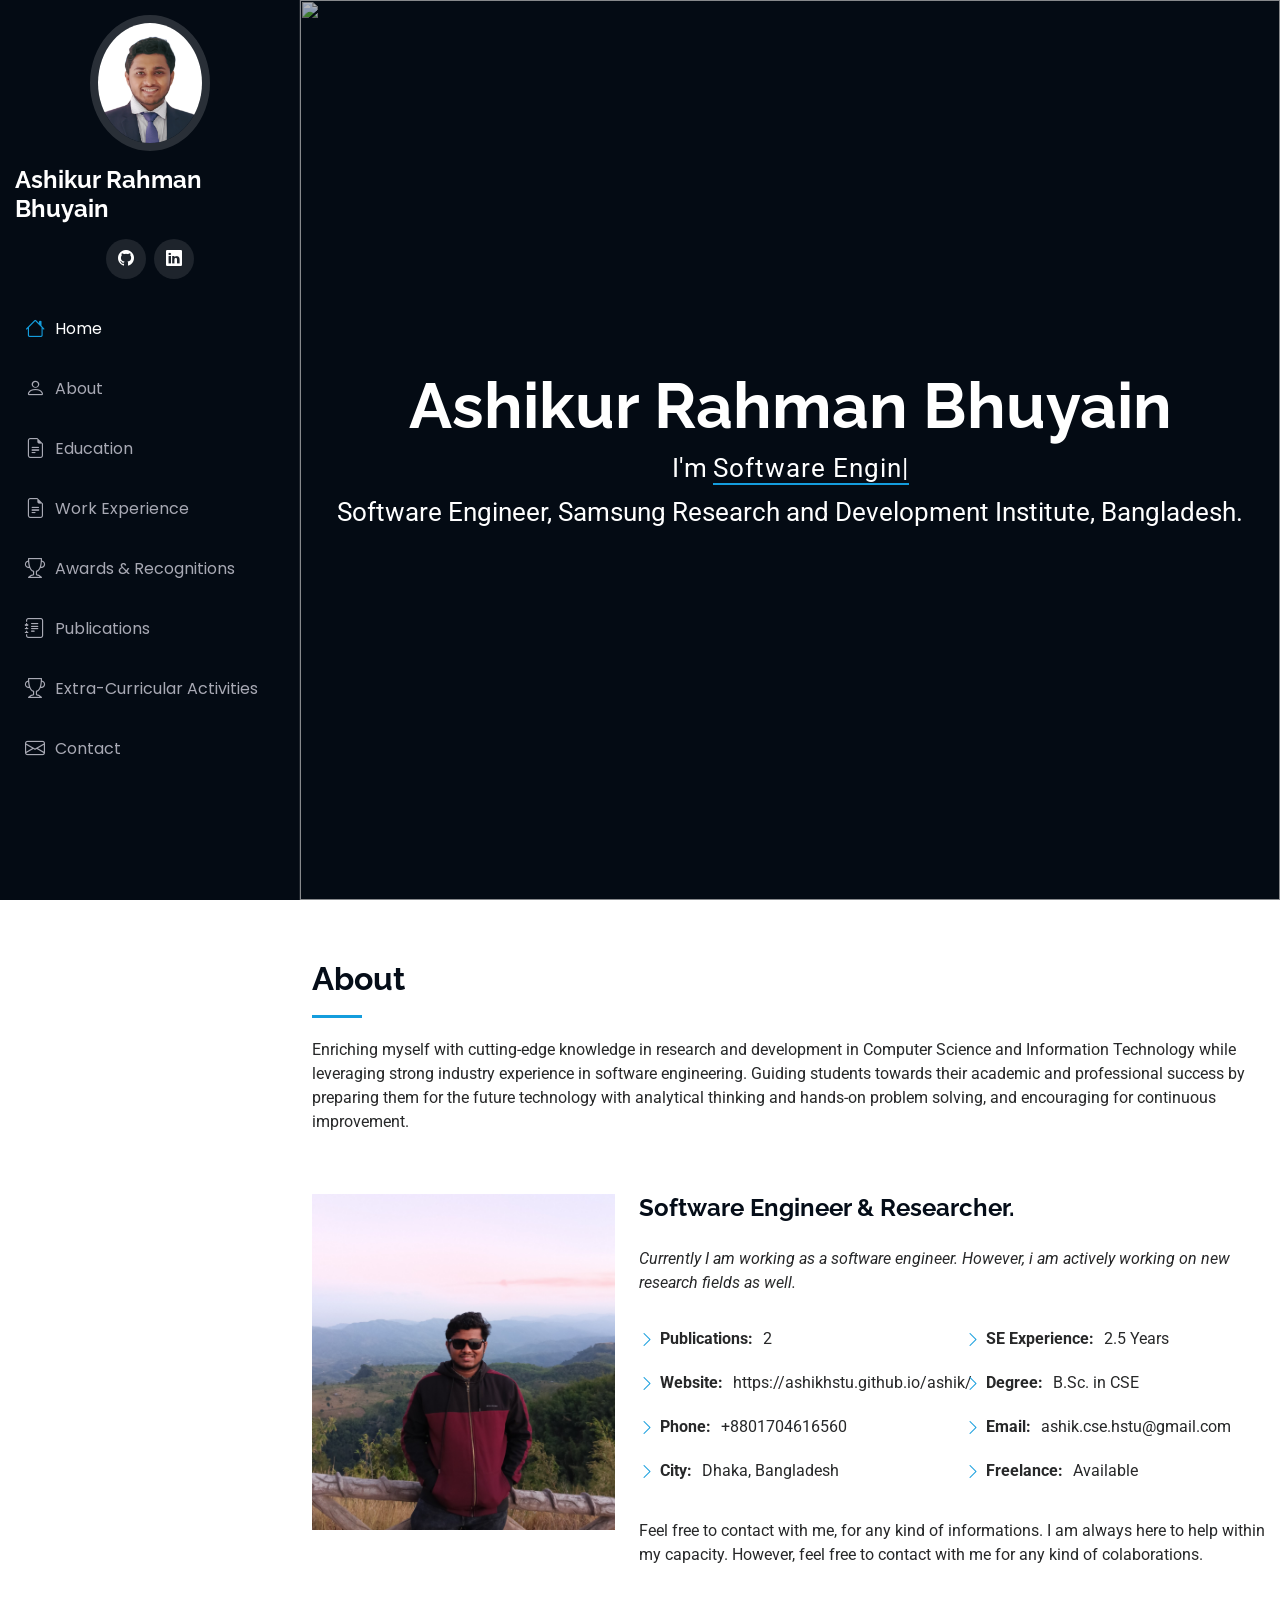
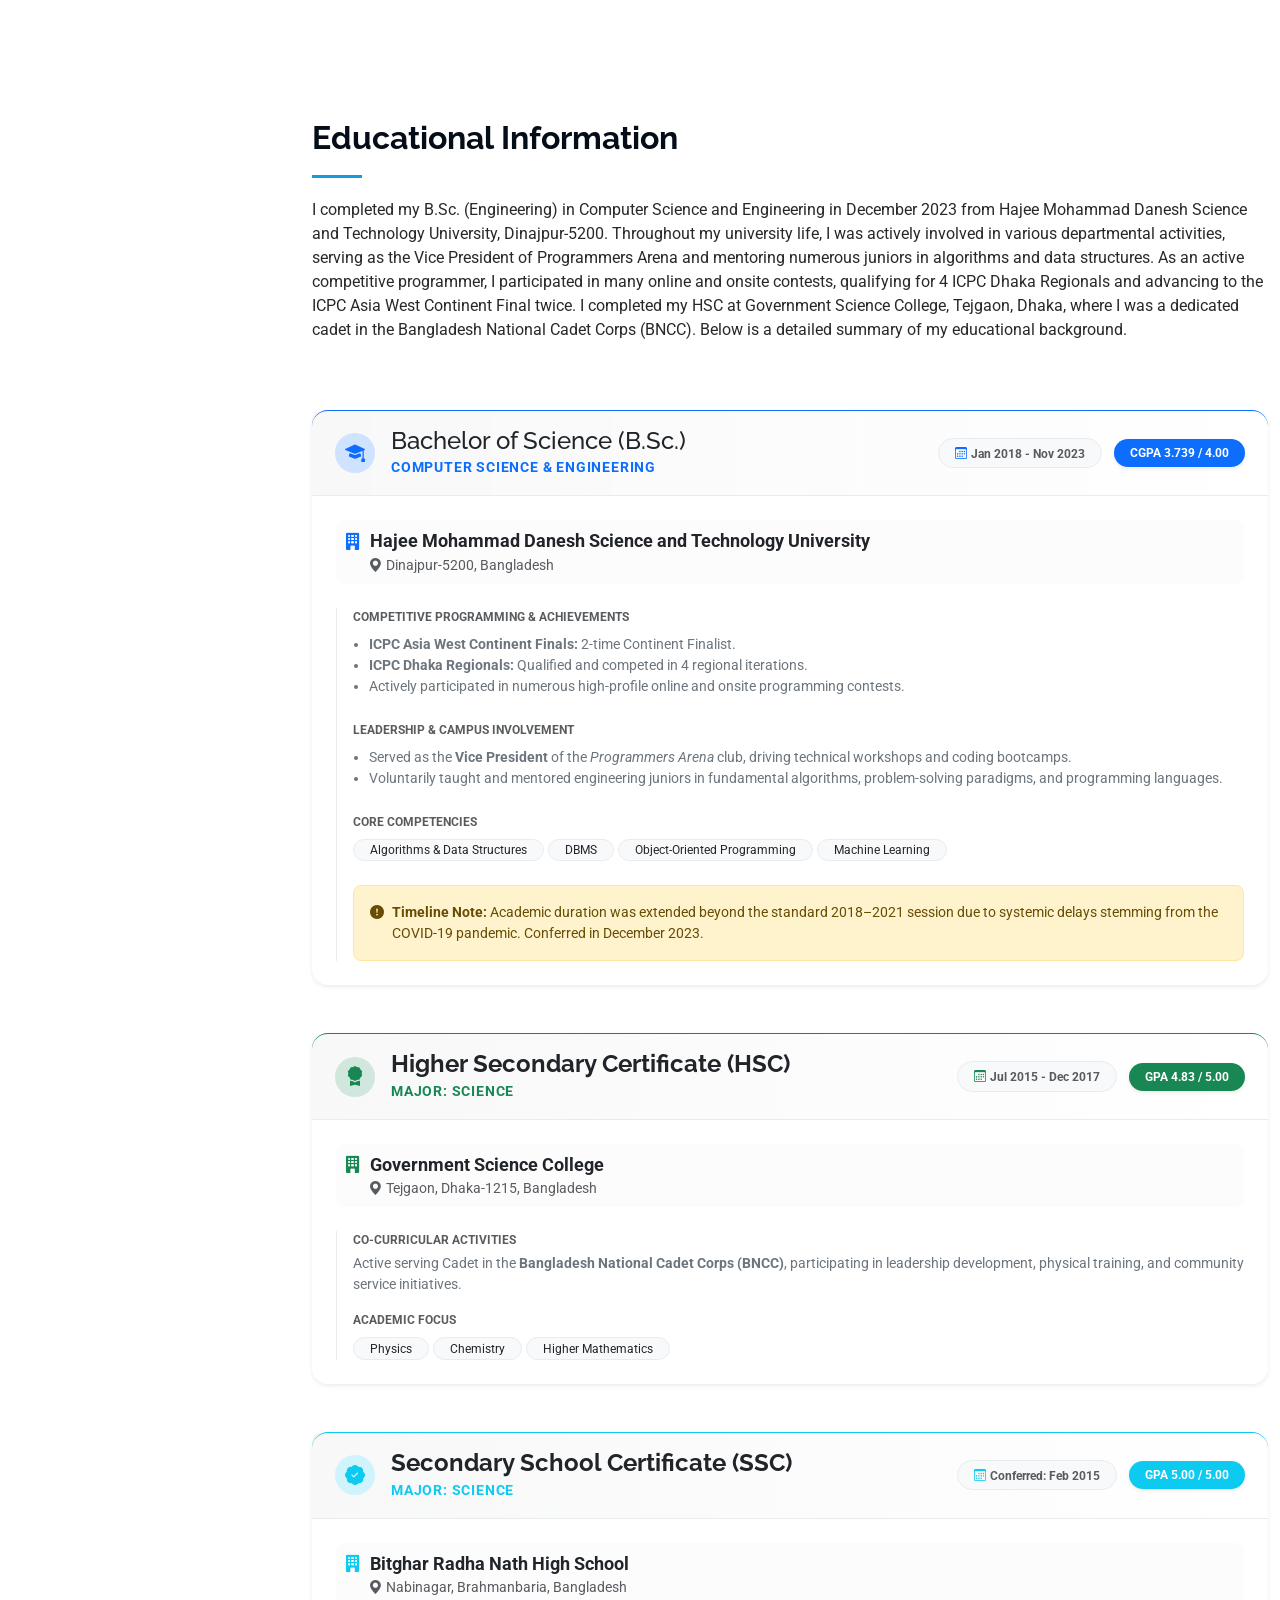
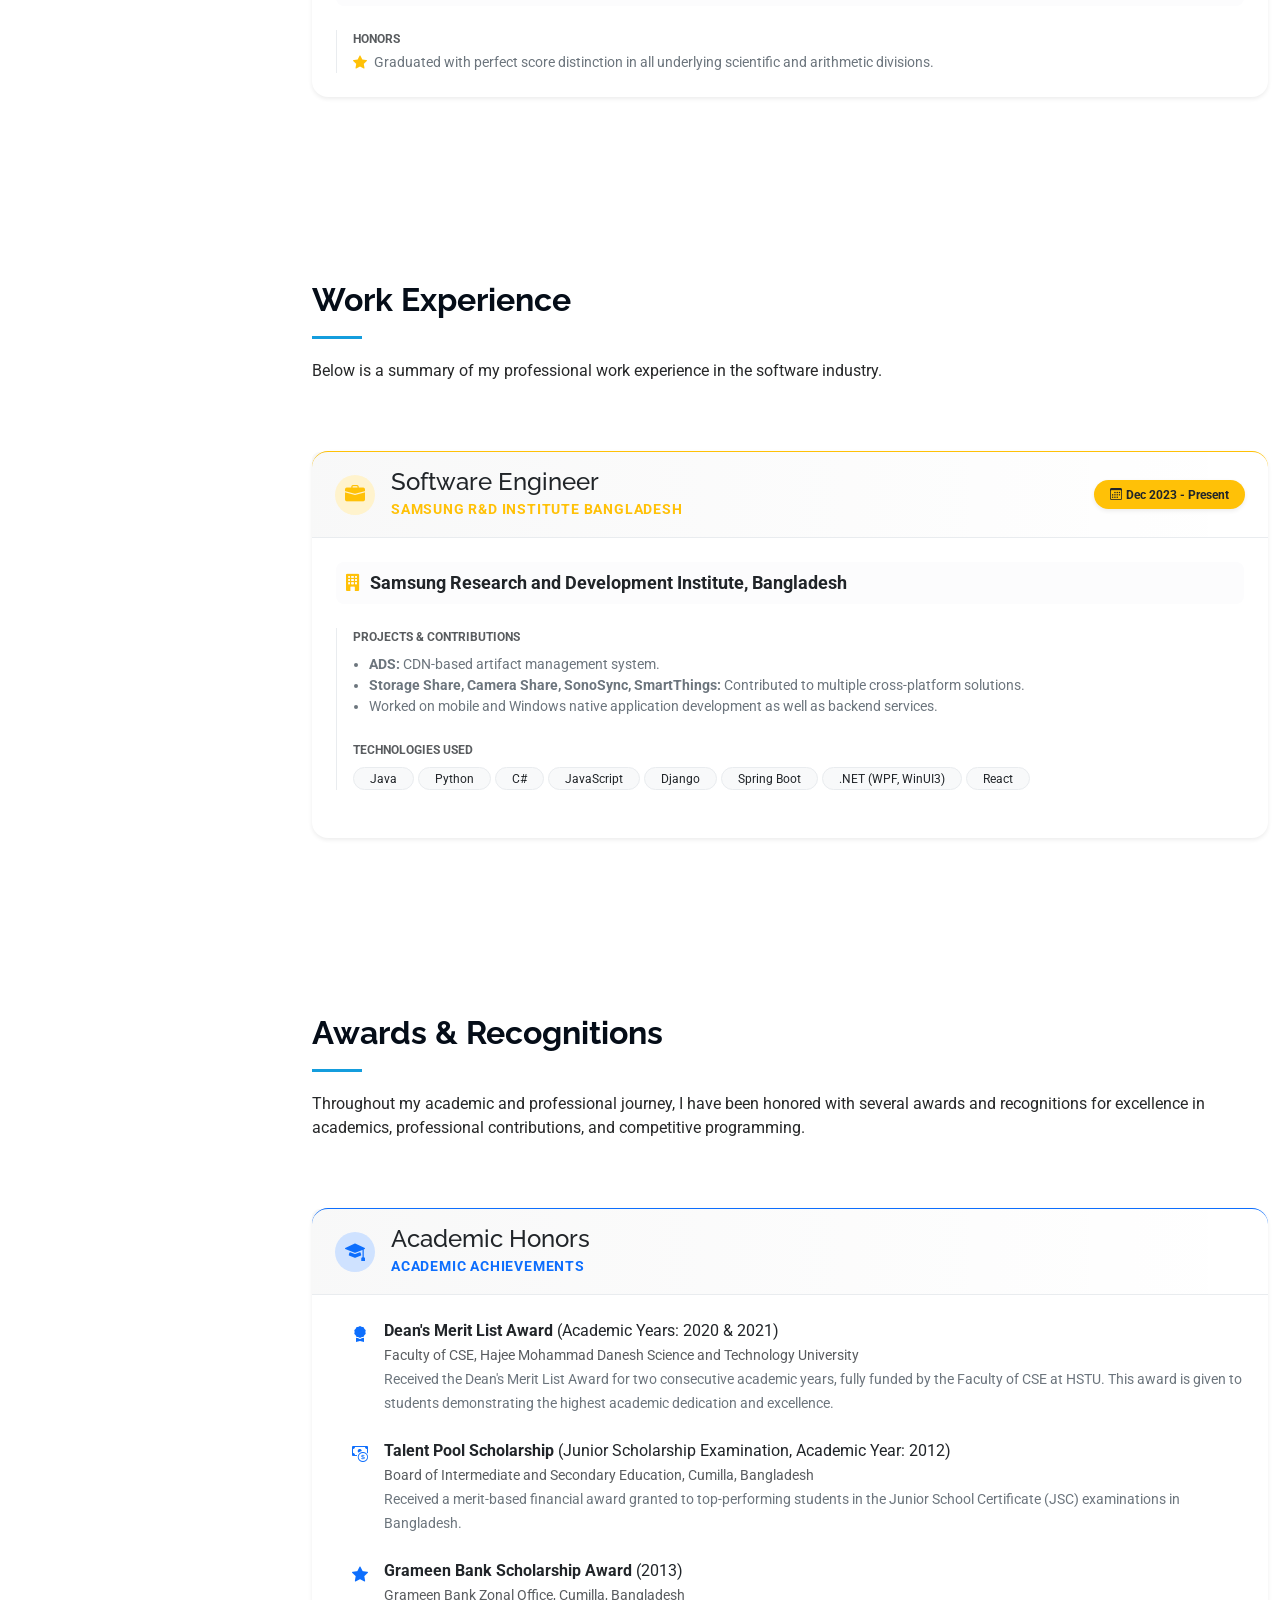
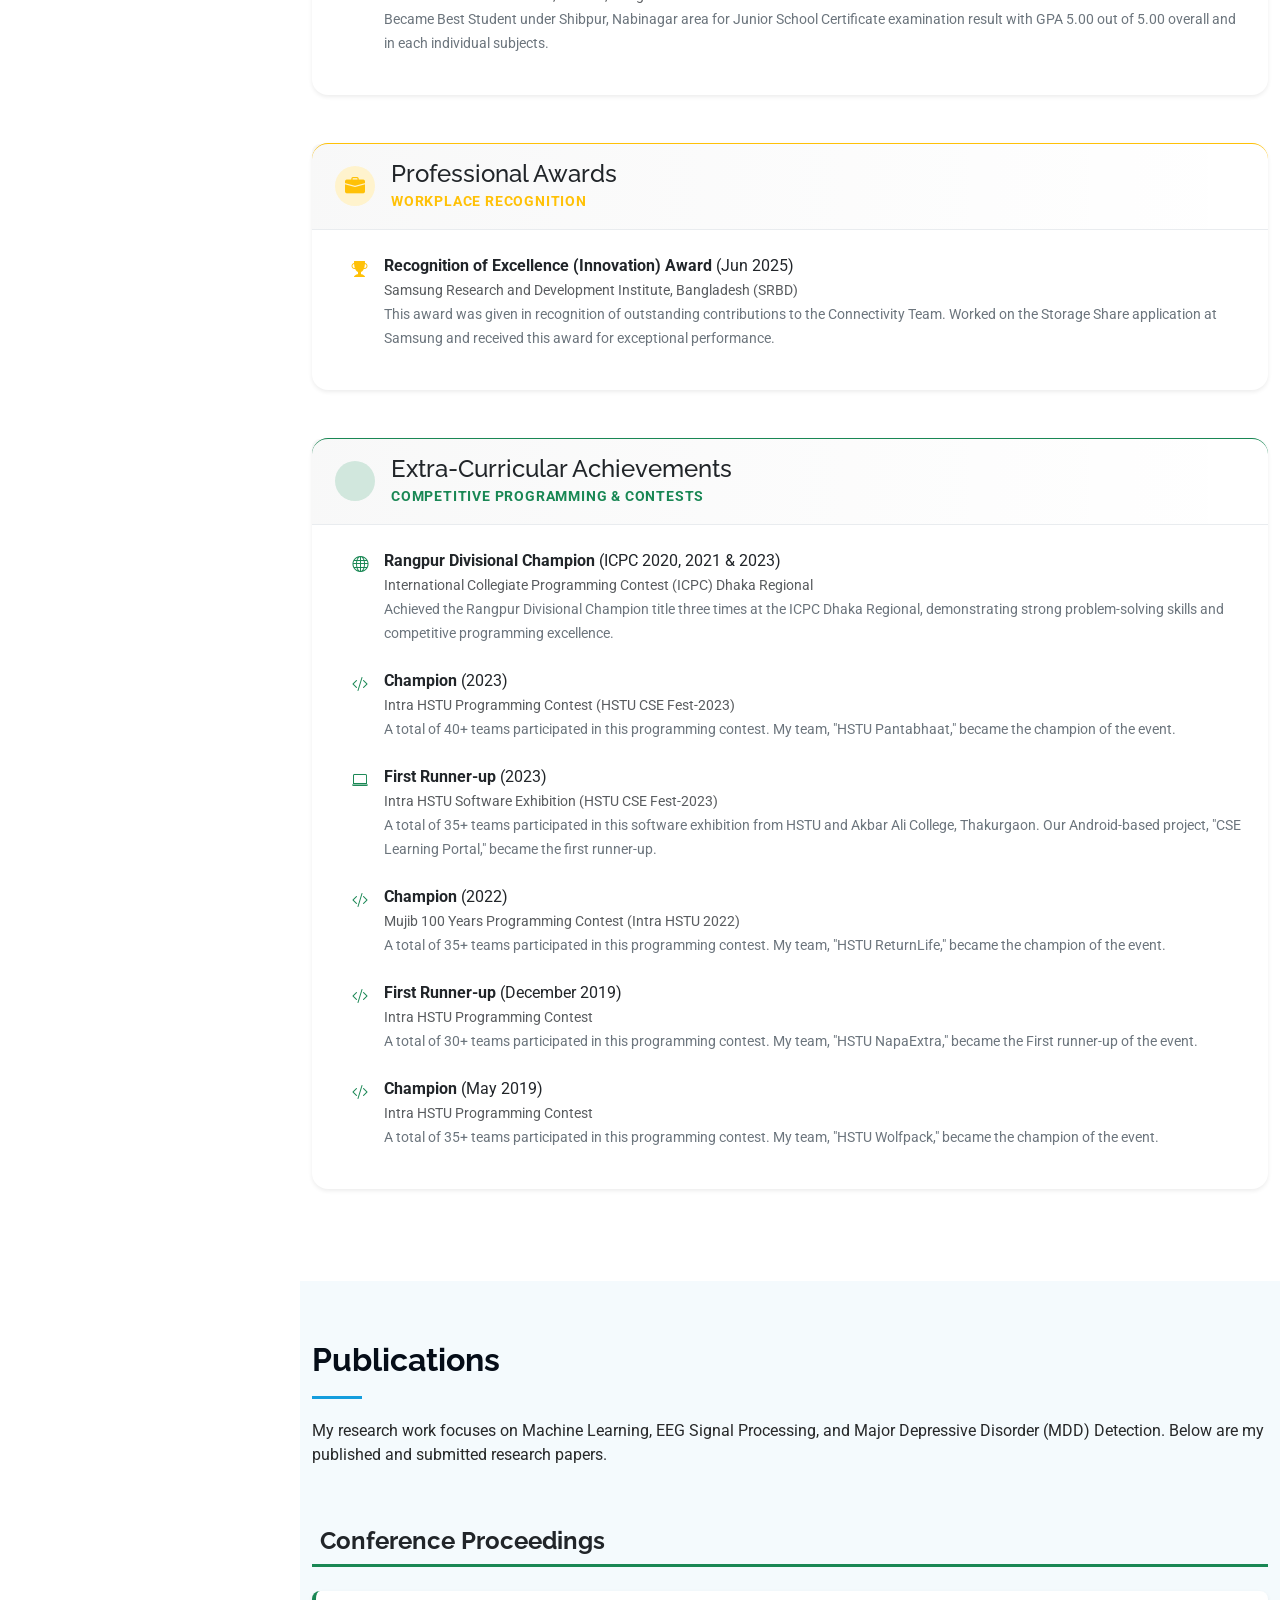
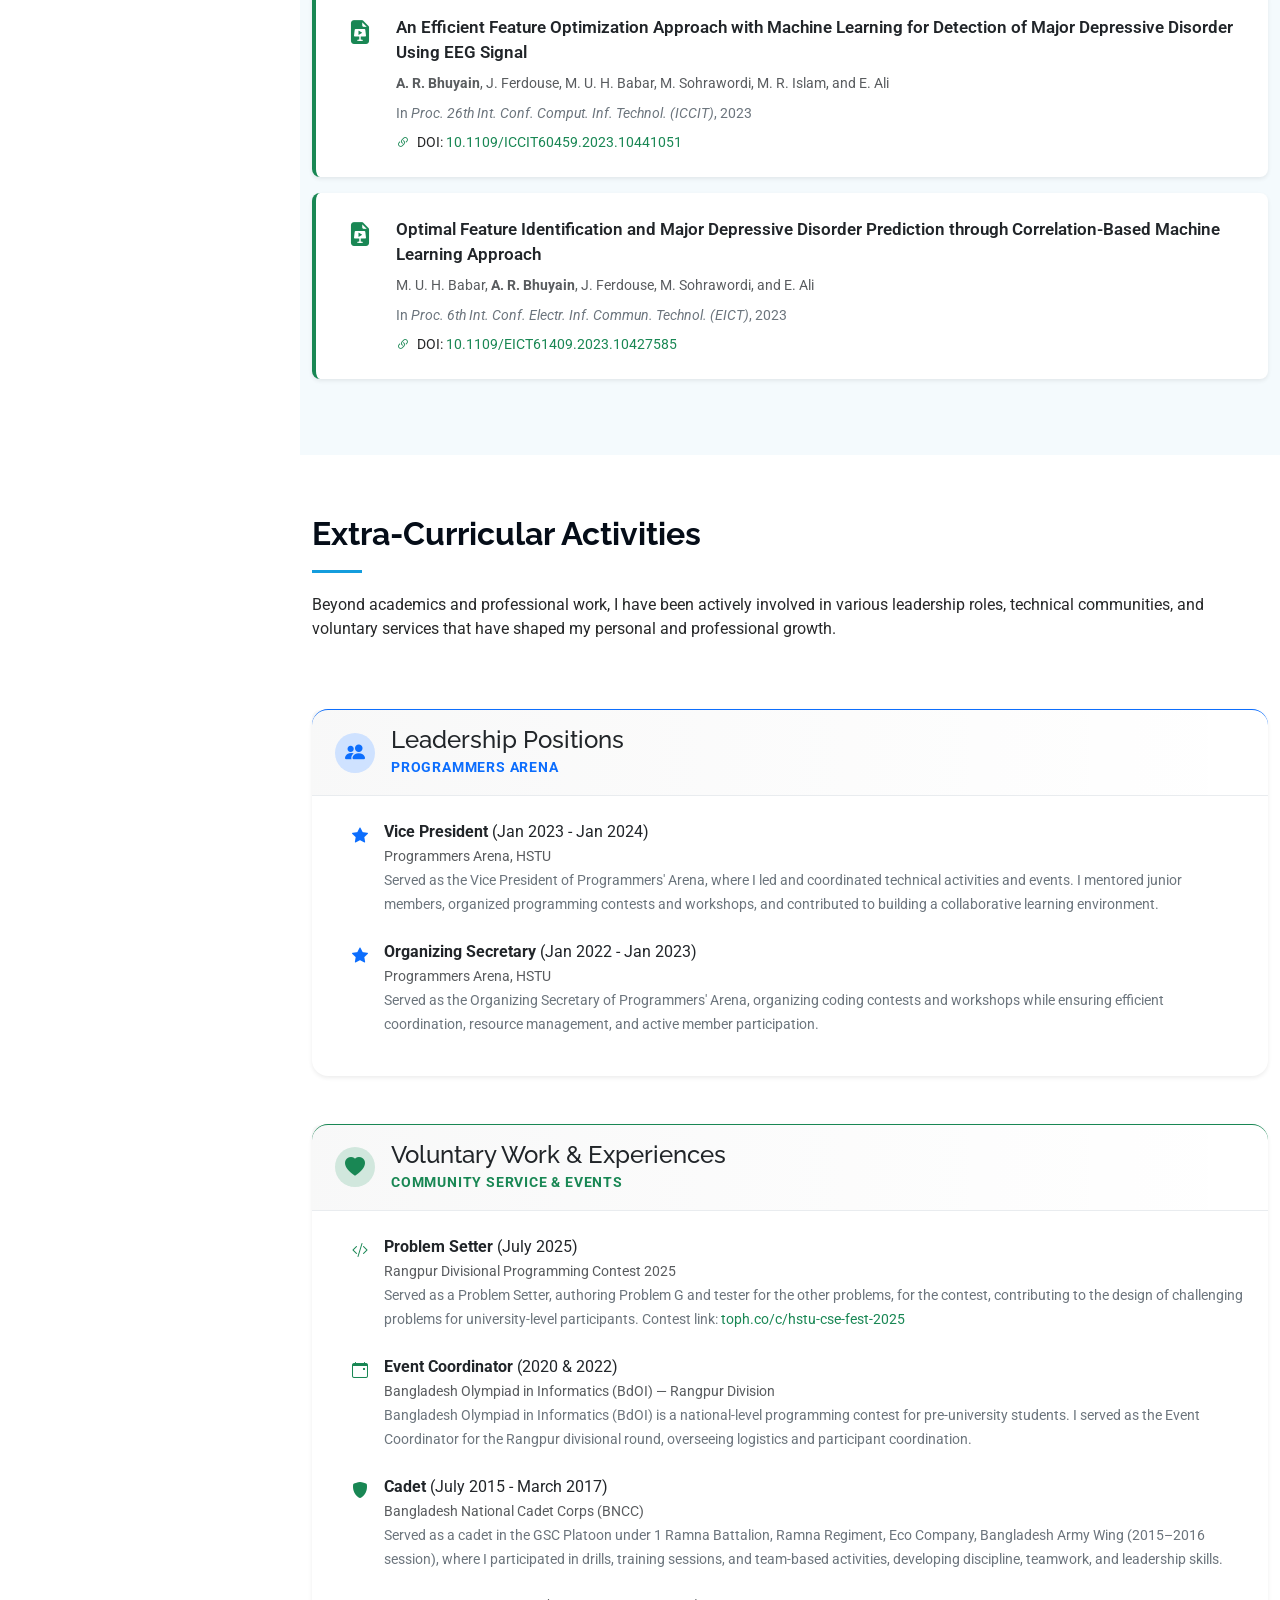
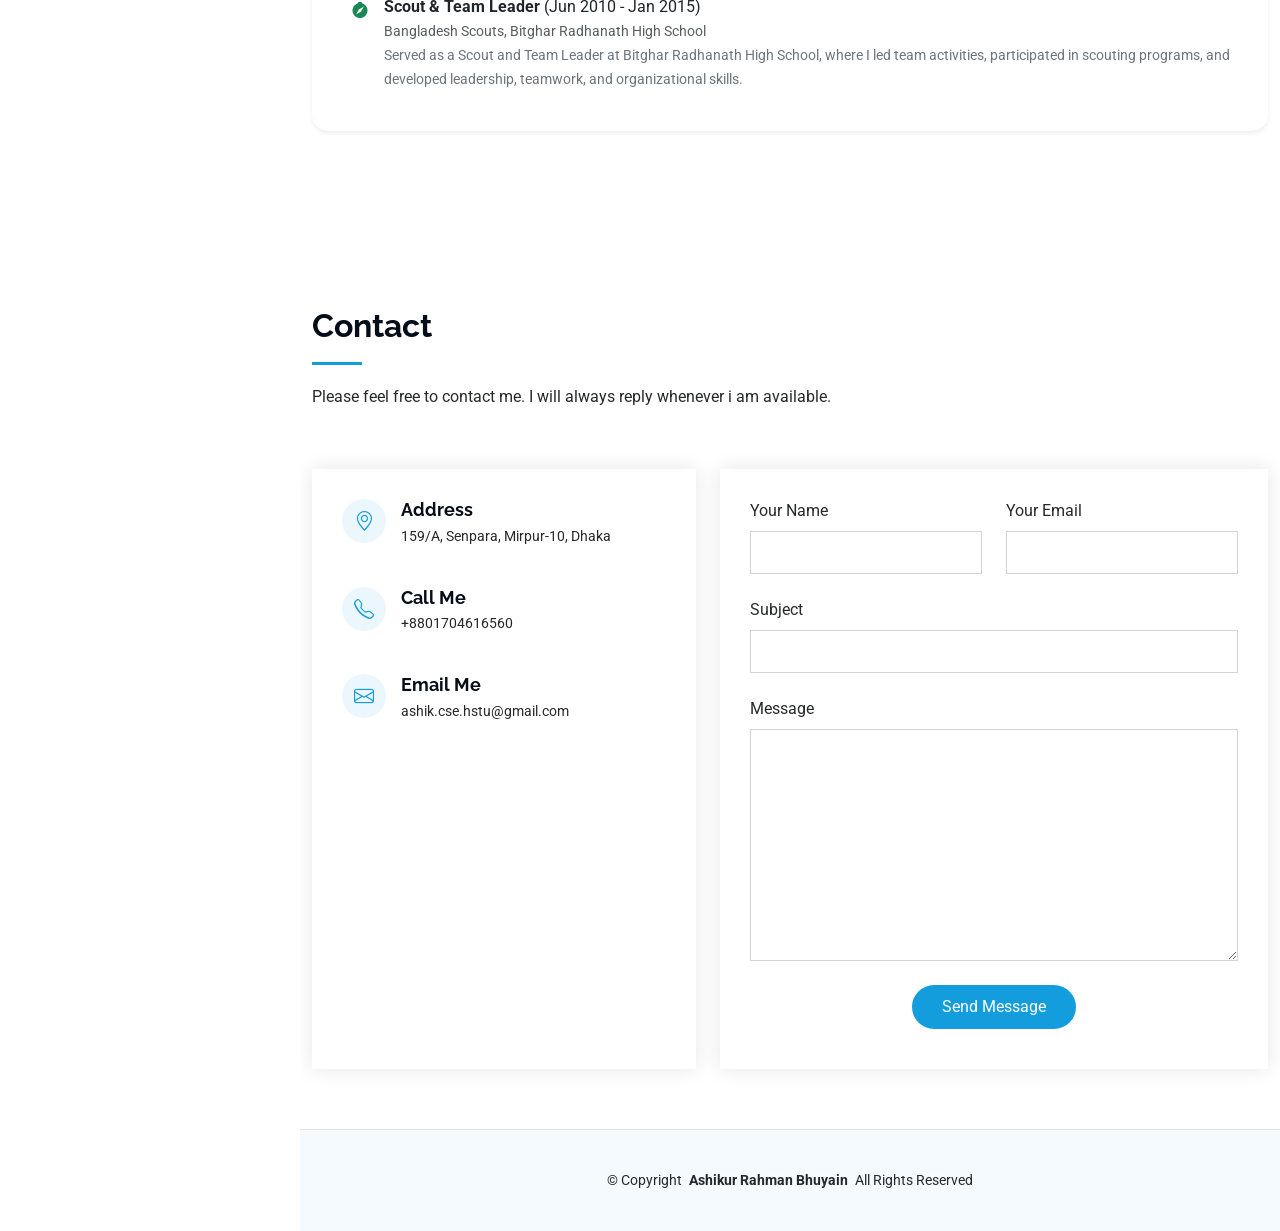
==== commit a3d5f1ee: "Order fix" ====
--- a/index.html
+++ b/index.html
@@ -67,8 +67,9 @@
         <li><a href="#resume"><i class="bi bi-file-earmark-text navicon"></i> Education</a></li>
                 <li><a href="#work"><i class="bi bi-file-earmark-text navicon"></i> Work Experience</a></li>
                 <li><a href="#awards"><i class="bi bi-trophy navicon"></i> Awards & Recognitions</a></li>
+                <li><a href="#publications"><i class="bi bi-journal-text navicon"></i> Publications</a></li>
                 <li><a href="#extra_activities"><i class="bi bi-trophy navicon"></i> Extra-Curricular Activities</a></li>
-                <li><a href="#publications"><i class="bi bi-journal-text navicon"></i> Publications</a></li>
+
         <!-- <li><a href="#portfolio"><i class="bi bi-images navicon"></i> Portfolio</a></li>
         <li><a href="#services"><i class="bi bi-hdd-stack navicon"></i> Services</a></li>
         <li class="dropdown"><a href="#"><i class="bi bi-menu-button navicon"></i> <span>Dropdown</span> <i class="bi bi-chevron-down toggle-dropdown"></i></a>
@@ -615,122 +616,7 @@
 
     </section><!-- /Awards Section -->
 
-    <!-- Extra-Curricular Activities Section -->
-    <section id="extra_activities" class="extra-activities section">
-
-      <!-- Section Title -->
-      <div class="container section-title" data-aos="fade-up">
-        <h2>Extra-Curricular Activities</h2>
-        <p>Beyond academics and professional work, I have been actively involved in various leadership roles, technical communities, and voluntary services that have shaped my personal and professional growth.</p>
-      </div><!-- End Section Title -->
-
-      <div class="container py-2">
-        <div class="row">
-          <div class="col-12">
-            
-            <!-- Leadership Positions Card -->
-            <div class="card border-0 border-top border-primary shadow-sm rounded-4 mb-5 hover-raise" data-aos="fade-up" data-aos-delay="10">
-              <div class="card-header-accent border-bottom border-light-subtle">
-                <div class="d-flex flex-column flex-md-row justify-content-between align-items-md-center px-2 py-1">
-                  <div class="d-flex align-items-center">
-                    <div class="bg-primary-subtle text-primary rounded-circle p-2 me-3 d-inline-flex align-items-center justify-content-center" style="width: 40px; height: 40px;">
-                      <i class="bi bi-people-fill fs-5"></i>
-                    </div>
-                    <div>
-                      <h3 class="m-0 fw-extrabold text-dark fs-4">Leadership Positions</h3>
-                      <span class="text-primary fw-bold small text-uppercase text-tracking">Programmers Arena</span>
-                    </div>
-                  </div>
-                </div>
-              </div>
-
-              <div class="card-body p-4">
-                <div class="ps-3">
-                  <ul class="list-unstyled mb-0">
-                    <li class="mb-4 d-flex align-items-start">
-                      <i class="bi bi-star-fill text-primary me-3 mt-1 flex-shrink-0"></i>
-                      <div>
-                        <strong>Vice President</strong> (Jan 2023 - Jan 2024)<br>
-                        <span class="text-muted small">Programmers Arena, HSTU</span><br>
-                        <span class="text-secondary small">Served as the Vice President of Programmers' Arena, where I led and coordinated technical activities and events. I mentored junior members, organized programming contests and workshops, and contributed to building a collaborative learning environment.</span>
-                      </div>
-                    </li>
-                    <li class="mb-3 d-flex align-items-start">
-                      <i class="bi bi-star-fill text-primary me-3 mt-1 flex-shrink-0"></i>
-                      <div>
-                        <strong>Organizing Secretary</strong> (Jan 2022 - Jan 2023)<br>
-                        <span class="text-muted small">Programmers Arena, HSTU</span><br>
-                        <span class="text-secondary small">Served as the Organizing Secretary of Programmers' Arena, organizing coding contests and workshops while ensuring efficient coordination, resource management, and active member participation.</span>
-                      </div>
-                    </li>
-                  </ul>
-                </div>
-              </div>
-            </div><!-- End Leadership Positions Card -->
-
-            <!-- Voluntary Work & Experiences Card -->
-            <div class="card border-0 border-top border-success shadow-sm rounded-4 mb-5 hover-raise" data-aos="fade-up" data-aos-delay="20">
-              <div class="card-header-accent border-bottom border-light-subtle">
-                <div class="d-flex flex-column flex-md-row justify-content-between align-items-md-center px-2 py-1">
-                  <div class="d-flex align-items-center">
-                    <div class="bg-success-subtle text-success rounded-circle p-2 me-3 d-inline-flex align-items-center justify-content-center" style="width: 40px; height: 40px;">
-                      <i class="bi bi-heart-fill fs-5"></i>
-                    </div>
-                    <div>
-                      <h3 class="m-0 fw-extrabold text-dark fs-4">Voluntary Work & Experiences</h3>
-                      <span class="text-success fw-bold small text-uppercase text-tracking">Community Service & Events</span>
-                    </div>
-                  </div>
-                </div>
-              </div>
-
-              <div class="card-body p-4">
-                <div class="ps-3">
-                  <ul class="list-unstyled mb-0">
-                    <li class="mb-4 d-flex align-items-start">
-                      <i class="bi bi-code-slash text-success me-3 mt-1 flex-shrink-0"></i>
-                      <div>
-                        <strong>Problem Setter</strong> (July 2025)<br>
-                        <span class="text-muted small">Rangpur Divisional Programming Contest 2025</span><br>
-                        <span class="text-secondary small">Served as a Problem Setter, authoring Problem G and tester for the other problems, for the contest, contributing to the design of challenging problems for university-level participants. Contest link: <a href="https://toph.co/c/hstu-cse-fest-2025" target="_blank" class="text-success">toph.co/c/hstu-cse-fest-2025</a></span>
-                      </div>
-                    </li>
-                    <li class="mb-4 d-flex align-items-start">
-                      <i class="bi bi-calendar-event text-success me-3 mt-1 flex-shrink-0"></i>
-                      <div>
-                        <strong>Event Coordinator</strong> (2020 & 2022)<br>
-                        <span class="text-muted small">Bangladesh Olympiad in Informatics (BdOI) — Rangpur Division</span><br>
-                        <span class="text-secondary small">Bangladesh Olympiad in Informatics (BdOI) is a national-level programming contest for pre-university students. I served as the Event Coordinator for the Rangpur divisional round, overseeing logistics and participant coordination.</span>
-                      </div>
-                    </li>
-                    <li class="mb-4 d-flex align-items-start">
-                      <i class="bi bi-shield-fill text-success me-3 mt-1 flex-shrink-0"></i>
-                      <div>
-                        <strong>Cadet</strong> (July 2015 - March 2017)<br>
-                        <span class="text-muted small">Bangladesh National Cadet Corps (BNCC)</span><br>
-                        <span class="text-secondary small">Served as a cadet in the GSC Platoon under 1 Ramna Battalion, Ramna Regiment, Eco Company, Bangladesh Army Wing (2015–2016 session), where I participated in drills, training sessions, and team-based activities, developing discipline, teamwork, and leadership skills.</span>
-                      </div>
-                    </li>
-                    <li class="mb-3 d-flex align-items-start">
-                      <i class="bi bi-compass-fill text-success me-3 mt-1 flex-shrink-0"></i>
-                      <div>
-                        <strong>Scout & Team Leader</strong> (Jun 2010 - Jan 2015)<br>
-                        <span class="text-muted small">Bangladesh Scouts, Bitghar Radhanath High School</span><br>
-                        <span class="text-secondary small">Served as a Scout and Team Leader at Bitghar Radhanath High School, where I led team activities, participated in scouting programs, and developed leadership, teamwork, and organizational skills.</span>
-                      </div>
-                    </li>
-                  </ul>
-                </div>
-              </div>
-            </div><!-- End Voluntary Work & Experiences Card -->
-            
-          </div>
-        </div>
-      </div>
-
-    </section><!-- /Extra-Curricular Activities Section -->
-
-    <!-- Publications Section -->
+        <!-- Publications Section -->
     <section id="publications" class="publications section light-background">
 
       <!-- Custom Styles for Publications -->
@@ -900,6 +786,123 @@
 
     </section><!-- /Publications Section -->
 
+
+    <!-- Extra-Curricular Activities Section -->
+    <section id="extra_activities" class="extra-activities section">
+
+      <!-- Section Title -->
+      <div class="container section-title" data-aos="fade-up">
+        <h2>Extra-Curricular Activities</h2>
+        <p>Beyond academics and professional work, I have been actively involved in various leadership roles, technical communities, and voluntary services that have shaped my personal and professional growth.</p>
+      </div><!-- End Section Title -->
+
+      <div class="container py-2">
+        <div class="row">
+          <div class="col-12">
+            
+            <!-- Leadership Positions Card -->
+            <div class="card border-0 border-top border-primary shadow-sm rounded-4 mb-5 hover-raise" data-aos="fade-up" data-aos-delay="10">
+              <div class="card-header-accent border-bottom border-light-subtle">
+                <div class="d-flex flex-column flex-md-row justify-content-between align-items-md-center px-2 py-1">
+                  <div class="d-flex align-items-center">
+                    <div class="bg-primary-subtle text-primary rounded-circle p-2 me-3 d-inline-flex align-items-center justify-content-center" style="width: 40px; height: 40px;">
+                      <i class="bi bi-people-fill fs-5"></i>
+                    </div>
+                    <div>
+                      <h3 class="m-0 fw-extrabold text-dark fs-4">Leadership Positions</h3>
+                      <span class="text-primary fw-bold small text-uppercase text-tracking">Programmers Arena</span>
+                    </div>
+                  </div>
+                </div>
+              </div>
+
+              <div class="card-body p-4">
+                <div class="ps-3">
+                  <ul class="list-unstyled mb-0">
+                    <li class="mb-4 d-flex align-items-start">
+                      <i class="bi bi-star-fill text-primary me-3 mt-1 flex-shrink-0"></i>
+                      <div>
+                        <strong>Vice President</strong> (Jan 2023 - Jan 2024)<br>
+                        <span class="text-muted small">Programmers Arena, HSTU</span><br>
+                        <span class="text-secondary small">Served as the Vice President of Programmers' Arena, where I led and coordinated technical activities and events. I mentored junior members, organized programming contests and workshops, and contributed to building a collaborative learning environment.</span>
+                      </div>
+                    </li>
+                    <li class="mb-3 d-flex align-items-start">
+                      <i class="bi bi-star-fill text-primary me-3 mt-1 flex-shrink-0"></i>
+                      <div>
+                        <strong>Organizing Secretary</strong> (Jan 2022 - Jan 2023)<br>
+                        <span class="text-muted small">Programmers Arena, HSTU</span><br>
+                        <span class="text-secondary small">Served as the Organizing Secretary of Programmers' Arena, organizing coding contests and workshops while ensuring efficient coordination, resource management, and active member participation.</span>
+                      </div>
+                    </li>
+                  </ul>
+                </div>
+              </div>
+            </div><!-- End Leadership Positions Card -->
+
+            <!-- Voluntary Work & Experiences Card -->
+            <div class="card border-0 border-top border-success shadow-sm rounded-4 mb-5 hover-raise" data-aos="fade-up" data-aos-delay="20">
+              <div class="card-header-accent border-bottom border-light-subtle">
+                <div class="d-flex flex-column flex-md-row justify-content-between align-items-md-center px-2 py-1">
+                  <div class="d-flex align-items-center">
+                    <div class="bg-success-subtle text-success rounded-circle p-2 me-3 d-inline-flex align-items-center justify-content-center" style="width: 40px; height: 40px;">
+                      <i class="bi bi-heart-fill fs-5"></i>
+                    </div>
+                    <div>
+                      <h3 class="m-0 fw-extrabold text-dark fs-4">Voluntary Work & Experiences</h3>
+                      <span class="text-success fw-bold small text-uppercase text-tracking">Community Service & Events</span>
+                    </div>
+                  </div>
+                </div>
+              </div>
+
+              <div class="card-body p-4">
+                <div class="ps-3">
+                  <ul class="list-unstyled mb-0">
+                    <li class="mb-4 d-flex align-items-start">
+                      <i class="bi bi-code-slash text-success me-3 mt-1 flex-shrink-0"></i>
+                      <div>
+                        <strong>Problem Setter</strong> (July 2025)<br>
+                        <span class="text-muted small">Rangpur Divisional Programming Contest 2025</span><br>
+                        <span class="text-secondary small">Served as a Problem Setter, authoring Problem G and tester for the other problems, for the contest, contributing to the design of challenging problems for university-level participants. Contest link: <a href="https://toph.co/c/hstu-cse-fest-2025" target="_blank" class="text-success">toph.co/c/hstu-cse-fest-2025</a></span>
+                      </div>
+                    </li>
+                    <li class="mb-4 d-flex align-items-start">
+                      <i class="bi bi-calendar-event text-success me-3 mt-1 flex-shrink-0"></i>
+                      <div>
+                        <strong>Event Coordinator</strong> (2020 & 2022)<br>
+                        <span class="text-muted small">Bangladesh Olympiad in Informatics (BdOI) — Rangpur Division</span><br>
+                        <span class="text-secondary small">Bangladesh Olympiad in Informatics (BdOI) is a national-level programming contest for pre-university students. I served as the Event Coordinator for the Rangpur divisional round, overseeing logistics and participant coordination.</span>
+                      </div>
+                    </li>
+                    <li class="mb-4 d-flex align-items-start">
+                      <i class="bi bi-shield-fill text-success me-3 mt-1 flex-shrink-0"></i>
+                      <div>
+                        <strong>Cadet</strong> (July 2015 - March 2017)<br>
+                        <span class="text-muted small">Bangladesh National Cadet Corps (BNCC)</span><br>
+                        <span class="text-secondary small">Served as a cadet in the GSC Platoon under 1 Ramna Battalion, Ramna Regiment, Eco Company, Bangladesh Army Wing (2015–2016 session), where I participated in drills, training sessions, and team-based activities, developing discipline, teamwork, and leadership skills.</span>
+                      </div>
+                    </li>
+                    <li class="mb-3 d-flex align-items-start">
+                      <i class="bi bi-compass-fill text-success me-3 mt-1 flex-shrink-0"></i>
+                      <div>
+                        <strong>Scout & Team Leader</strong> (Jun 2010 - Jan 2015)<br>
+                        <span class="text-muted small">Bangladesh Scouts, Bitghar Radhanath High School</span><br>
+                        <span class="text-secondary small">Served as a Scout and Team Leader at Bitghar Radhanath High School, where I led team activities, participated in scouting programs, and developed leadership, teamwork, and organizational skills.</span>
+                      </div>
+                    </li>
+                  </ul>
+                </div>
+              </div>
+            </div><!-- End Voluntary Work & Experiences Card -->
+            
+          </div>
+        </div>
+      </div>
+
+    </section><!-- /Extra-Curricular Activities Section -->
+
+
     <!-- Contact Section -->
     <section id="contact" class="contact section">
 
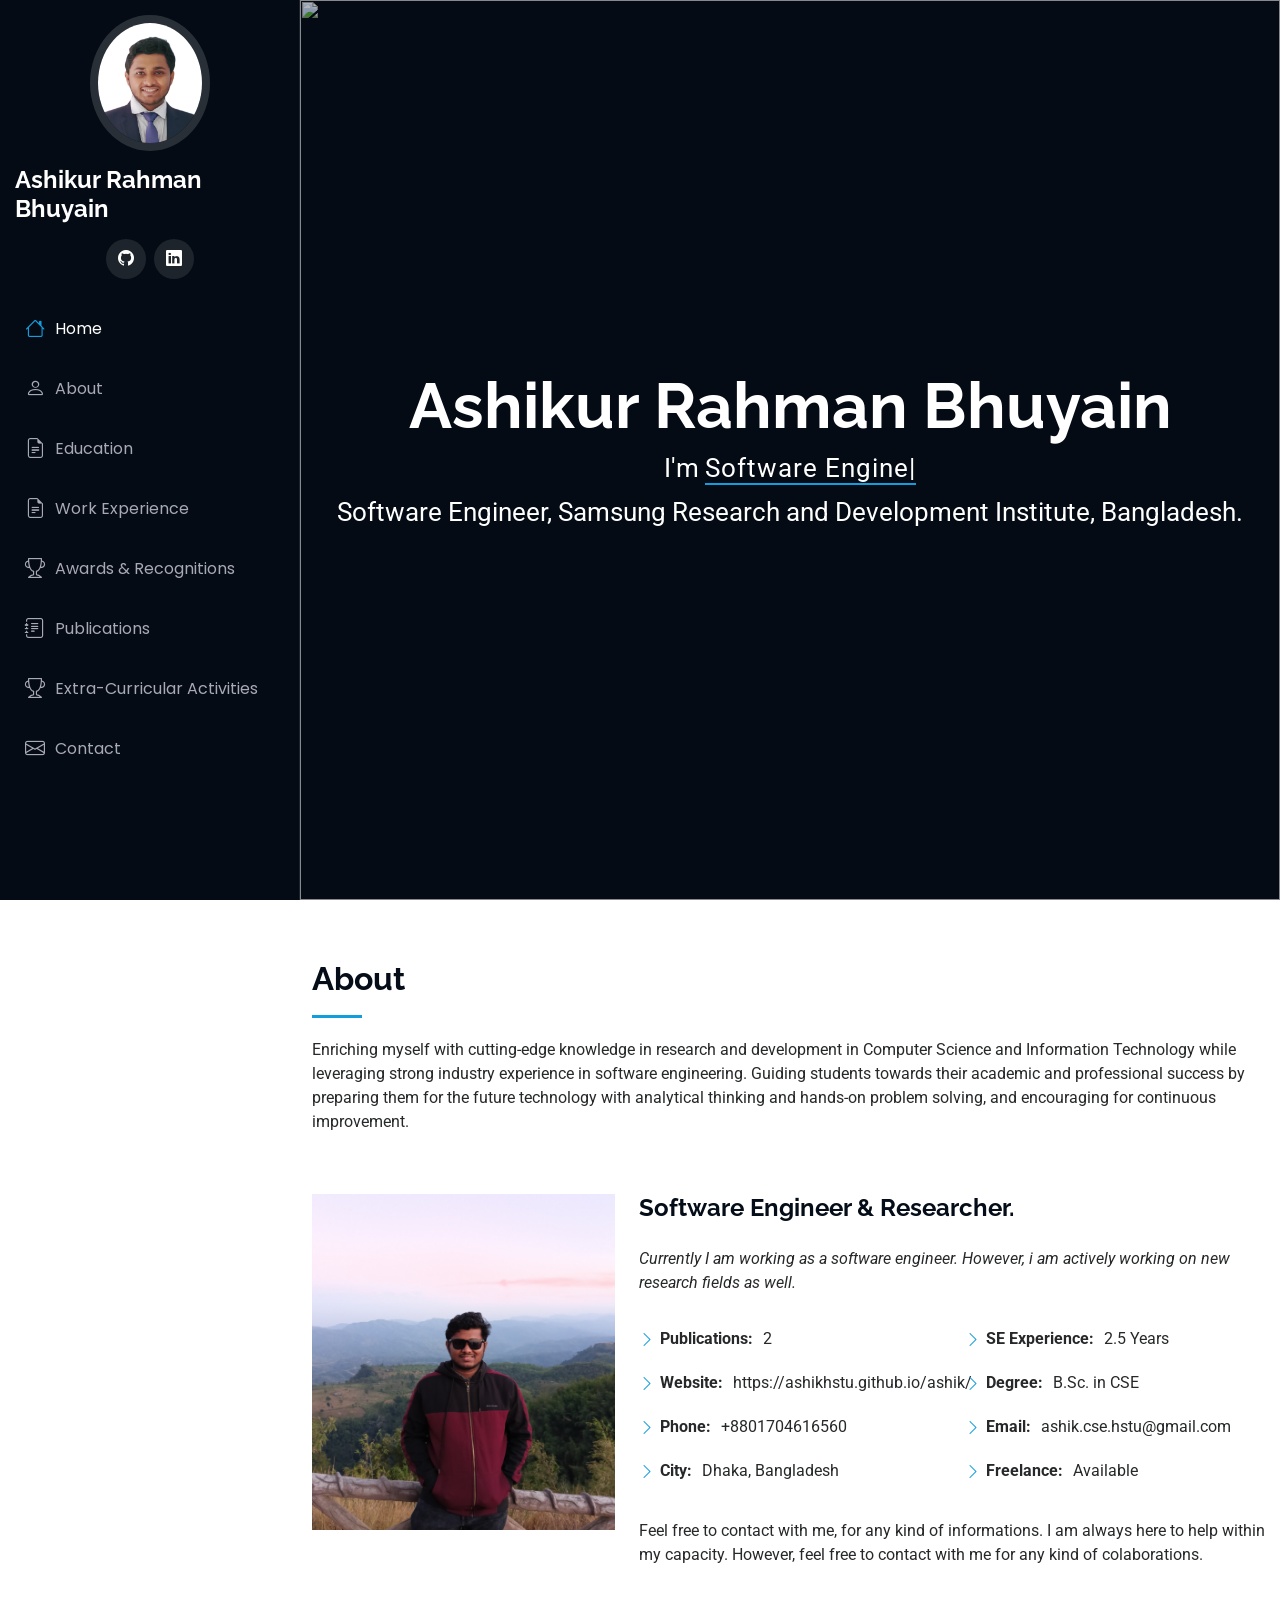
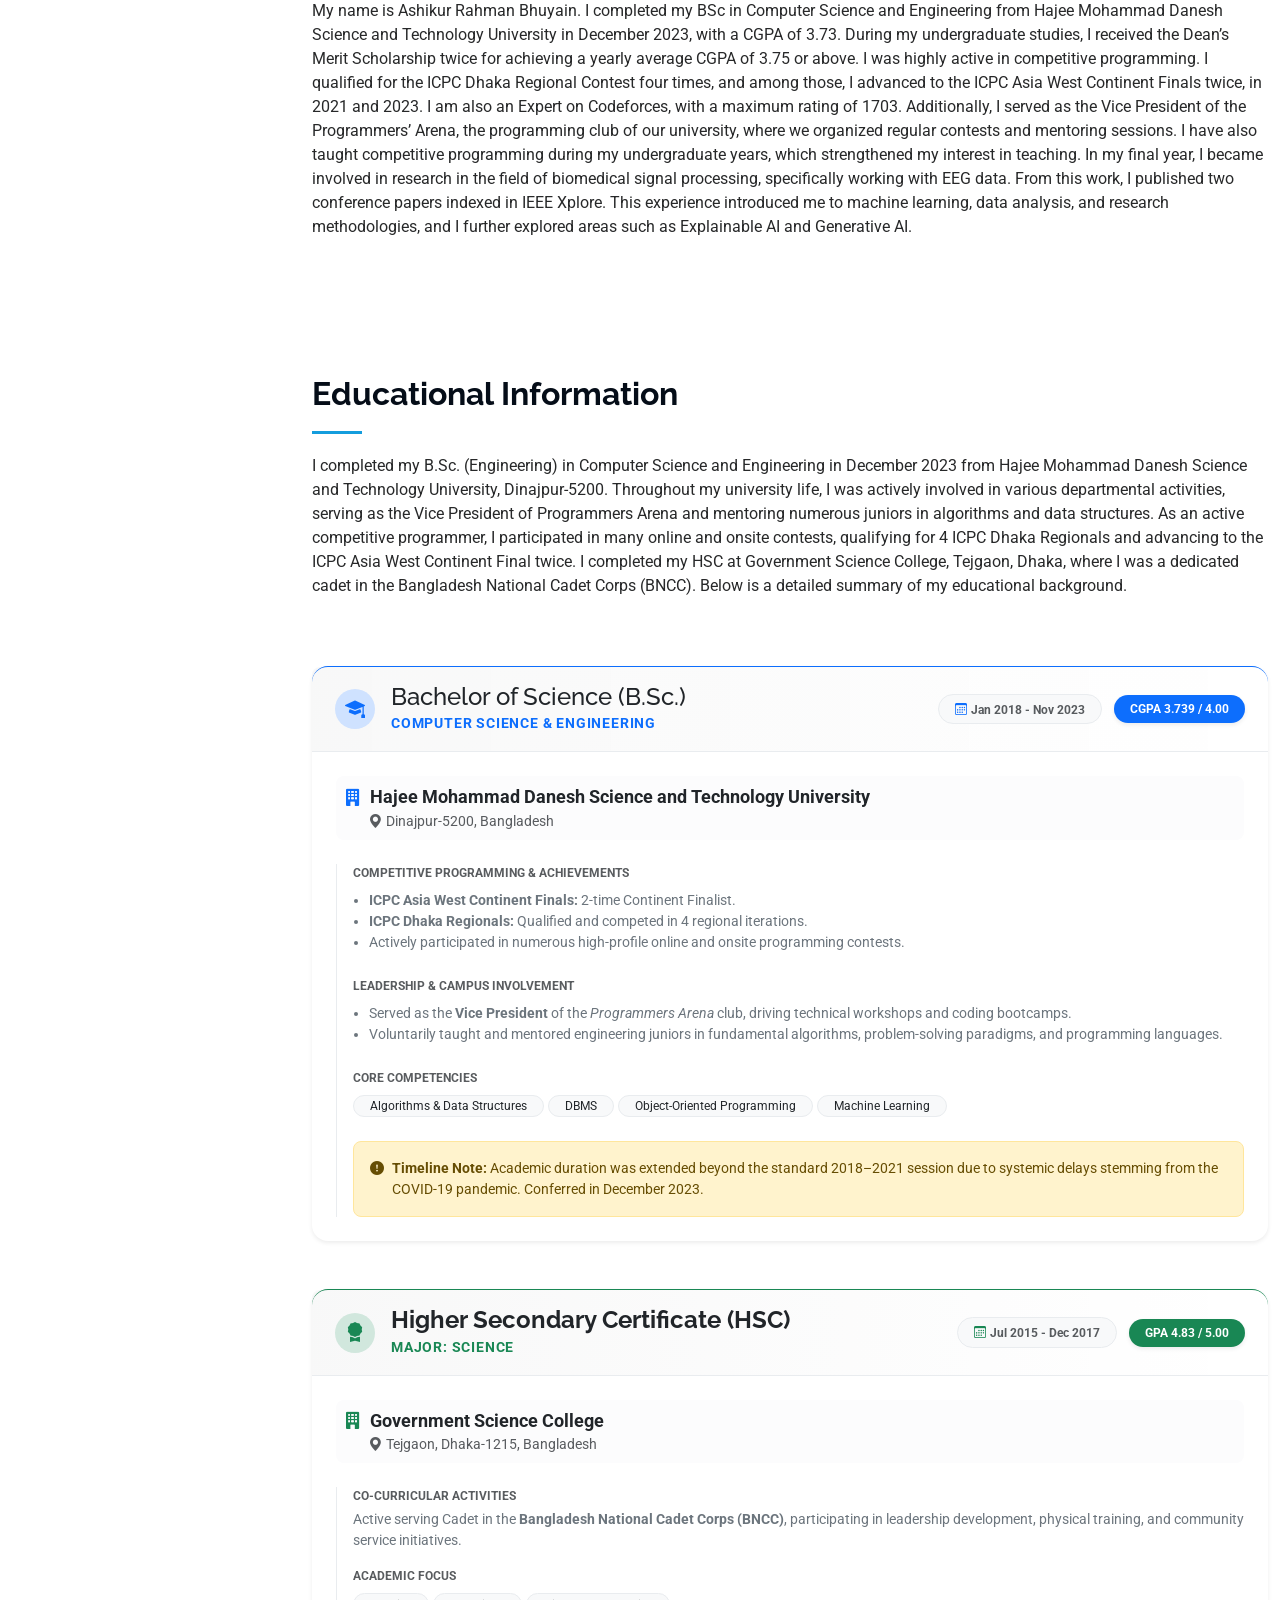
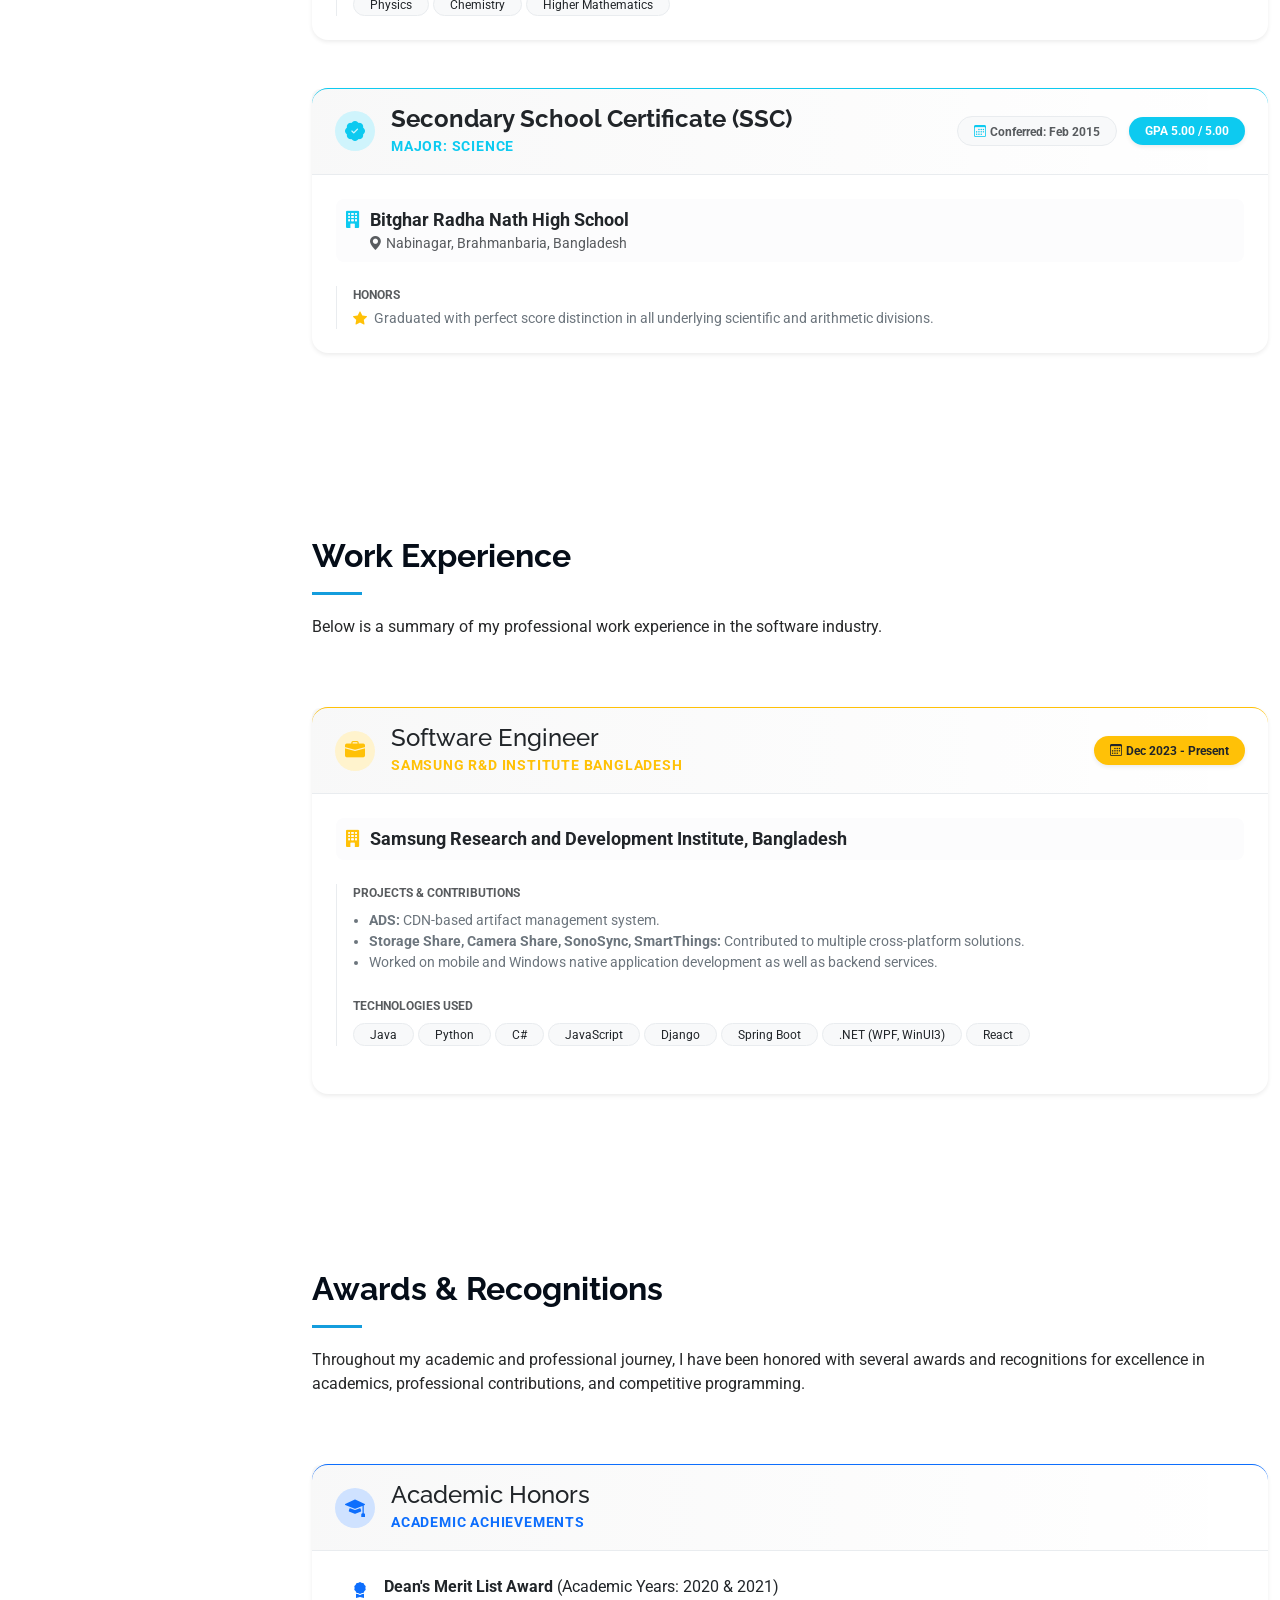
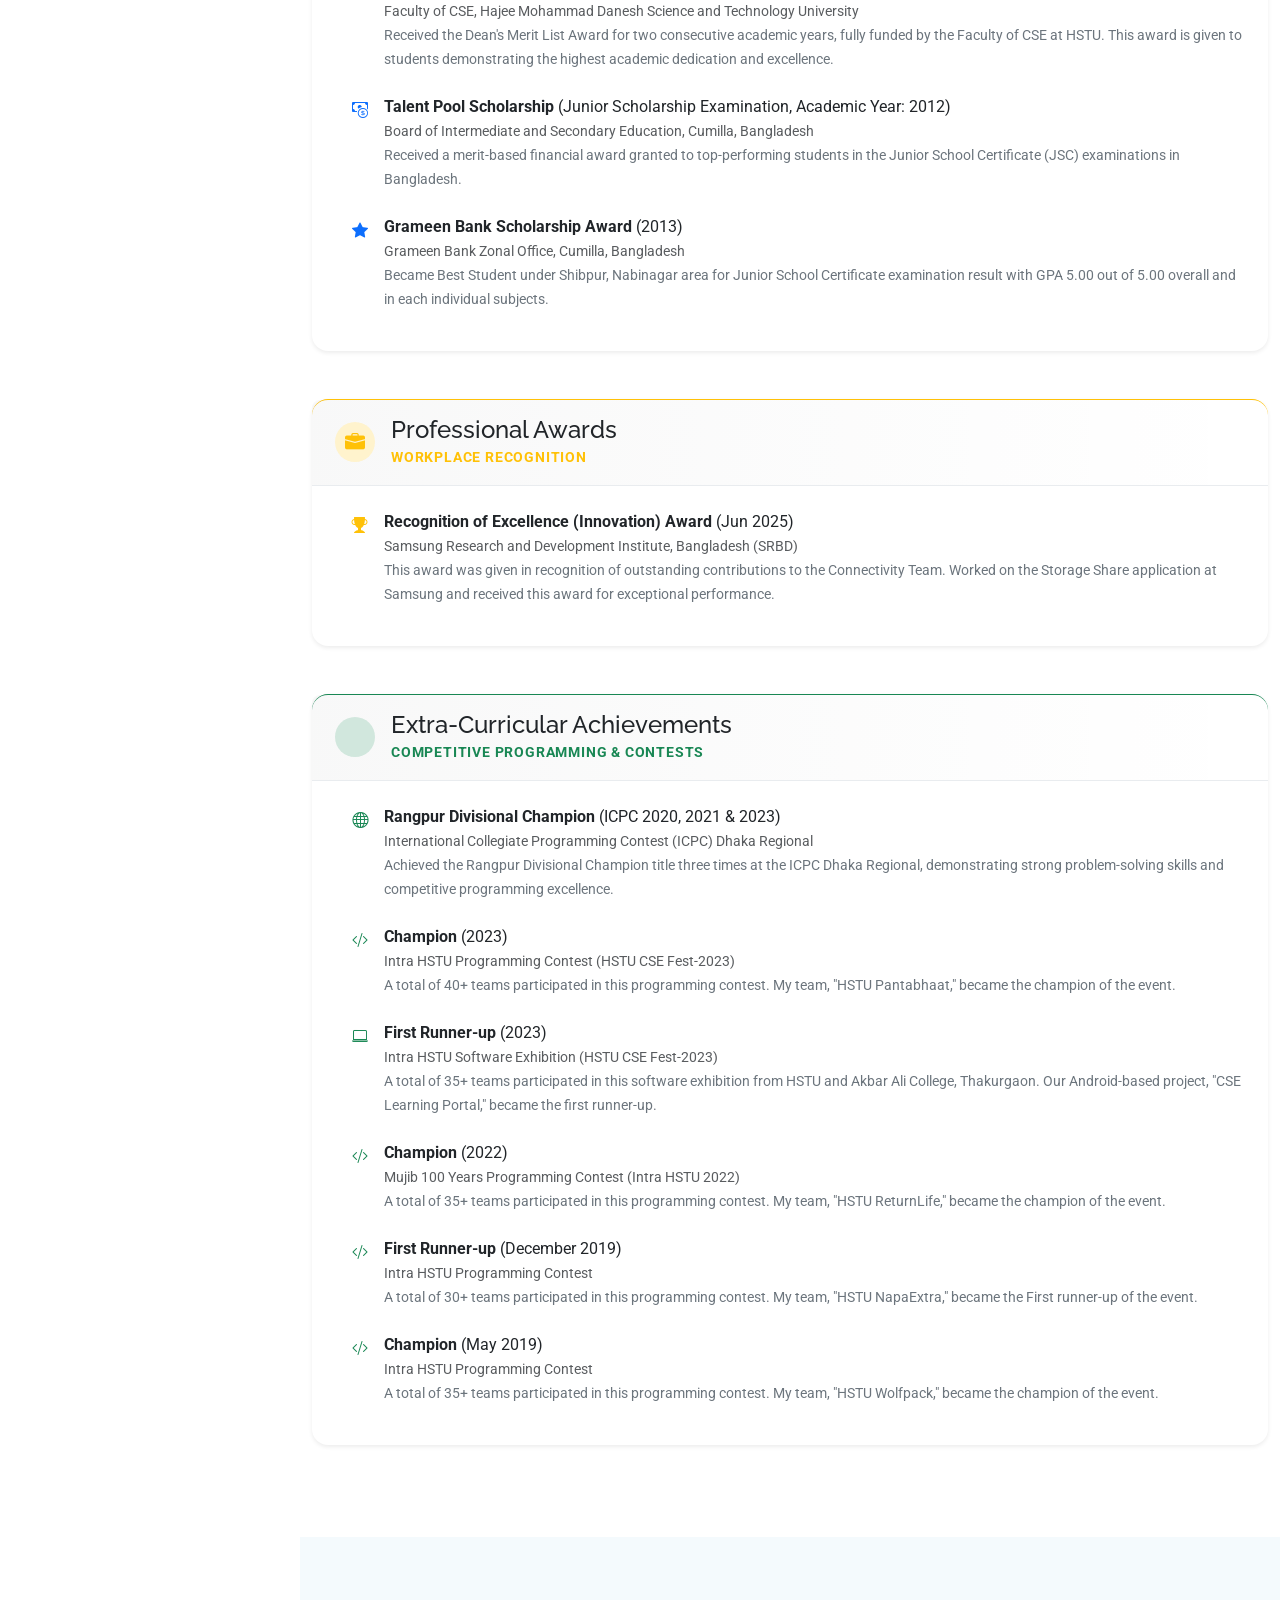
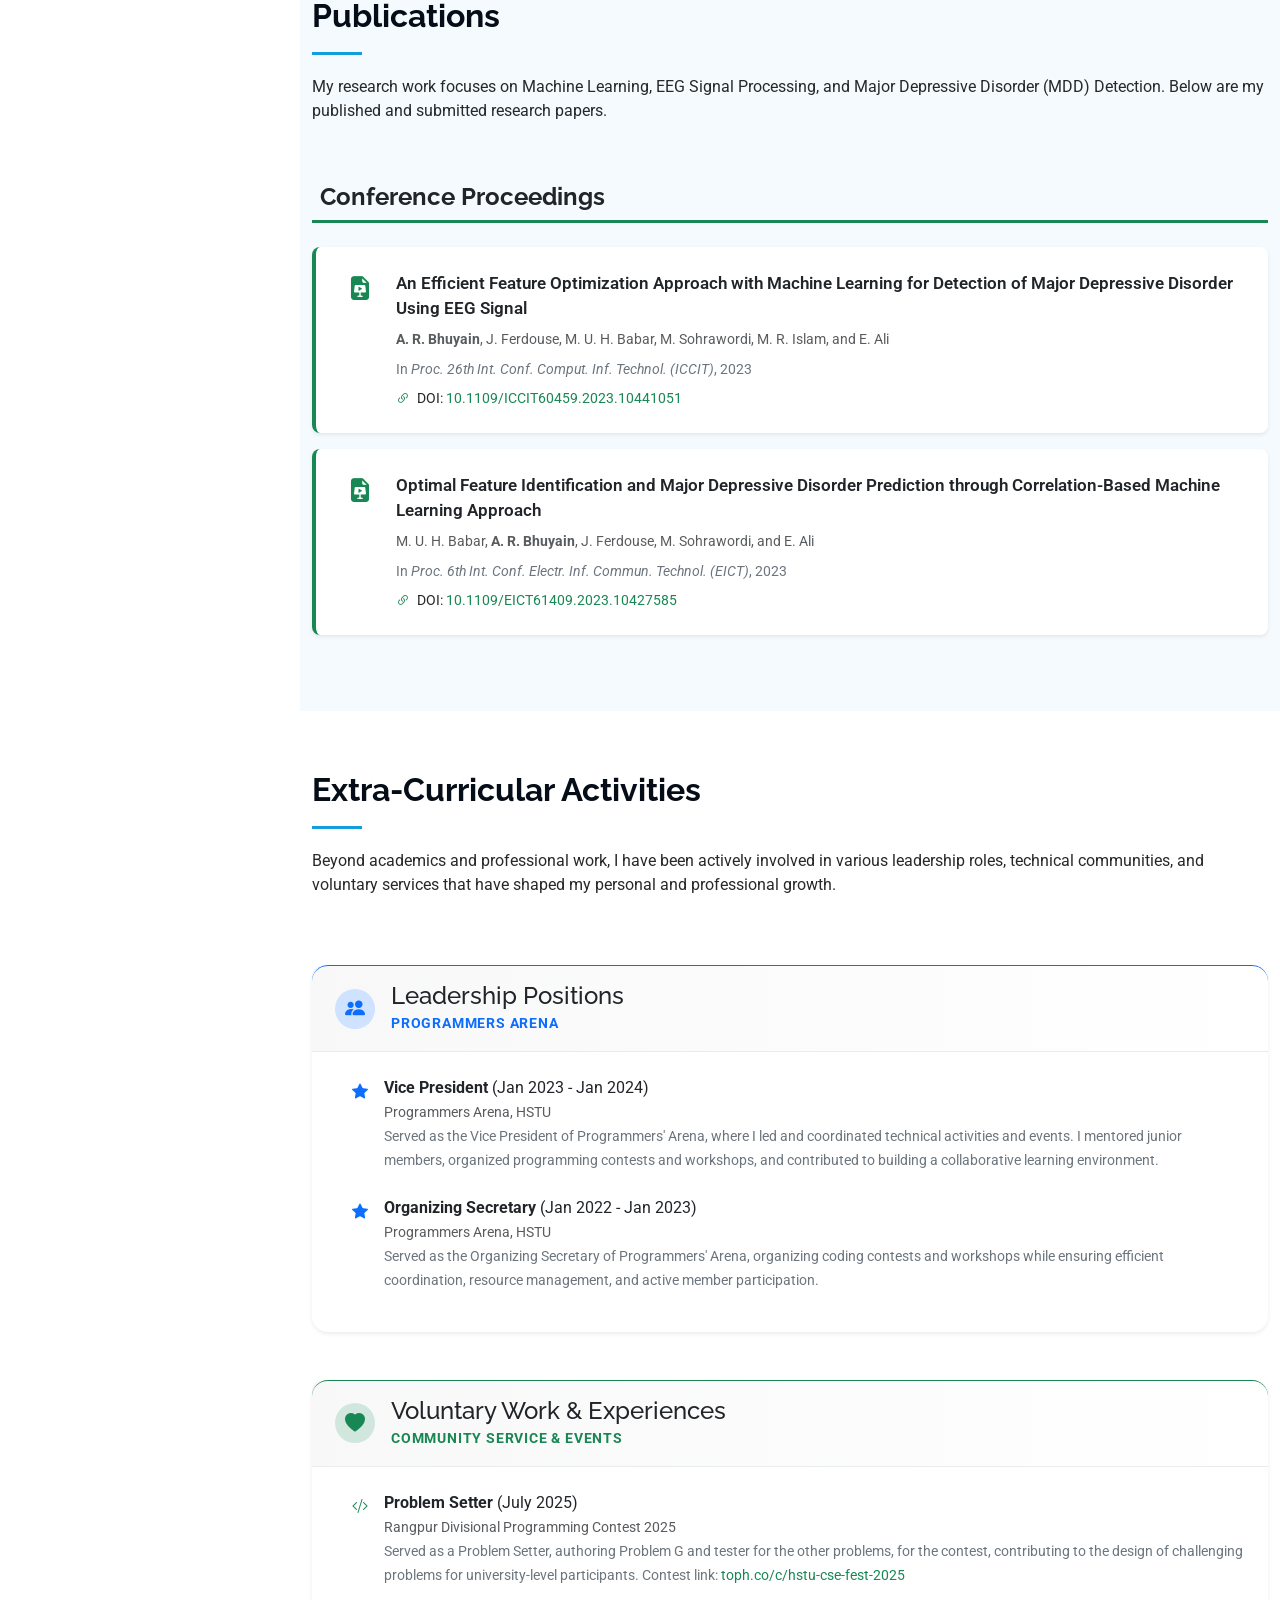
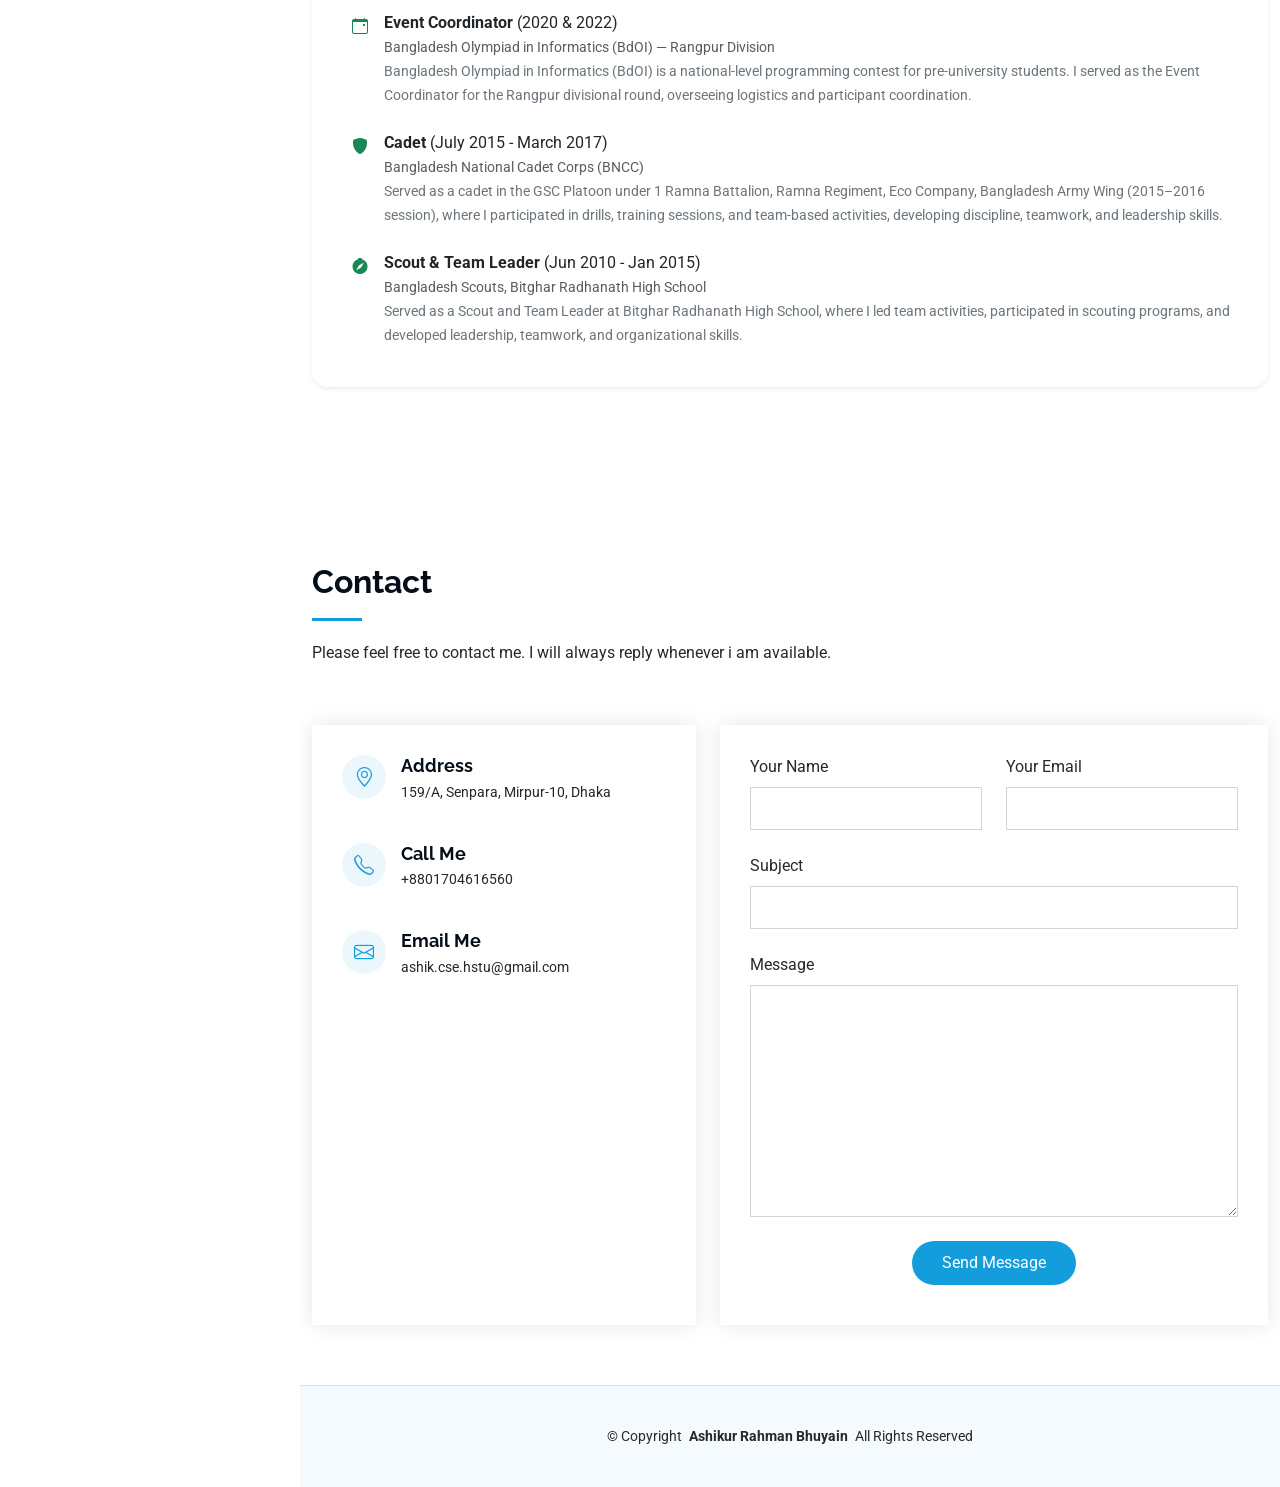
==== commit b927d977: "about me updated" ====
--- a/index.html
+++ b/index.html
@@ -130,6 +130,7 @@
           <div class="col-lg-4">
             <img src="assets/img/my-profile-img.jpg" class="img-fluid" alt="">
           </div>
+          
           <div class="col-lg-8 content">
             <h2>Software Engineer &amp; Researcher.</h2>
             <p class="fst-italic py-3">
@@ -157,9 +158,26 @@
               Feel free to contact with me, for any kind of informations. I am always here to help within my capacity. However, feel free to contact with me for any kind of colaborations. 
             </p>
           </div>
+          
         </div>
 
       </div>
+    
+      <p class="container">
+        My name is Ashikur Rahman Bhuyain. 
+        I completed my BSc in Computer Science and Engineering from Hajee Mohammad Danesh Science and Technology University in December 2023, 
+        with a CGPA of 3.73. During my undergraduate studies, I received the Dean’s Merit Scholarship twice for achieving a yearly average CGPA of 3.75 or above.
+
+        I was highly active in competitive programming. I qualified for the ICPC Dhaka Regional Contest four times, and among those, 
+        I advanced to the ICPC Asia West Continent Finals twice, in 2021 and 2023. I am also an Expert on Codeforces, with a maximum rating of 1703. 
+        Additionally, I served as the Vice President of the Programmers’ Arena, the programming club of our university, where we organized regular contests 
+        and mentoring sessions. I have also taught competitive programming during my undergraduate years, which strengthened my interest in teaching.
+
+        In my final year, I became involved in research in the field of biomedical signal processing, 
+        specifically working with EEG data. From this work, I published two conference papers indexed in IEEE Xplore. 
+        This experience introduced me to machine learning, data analysis, and research methodologies, 
+        and I further explored areas such as Explainable AI and Generative AI.
+      </p>
 
     </section><!-- /About Section -->
 
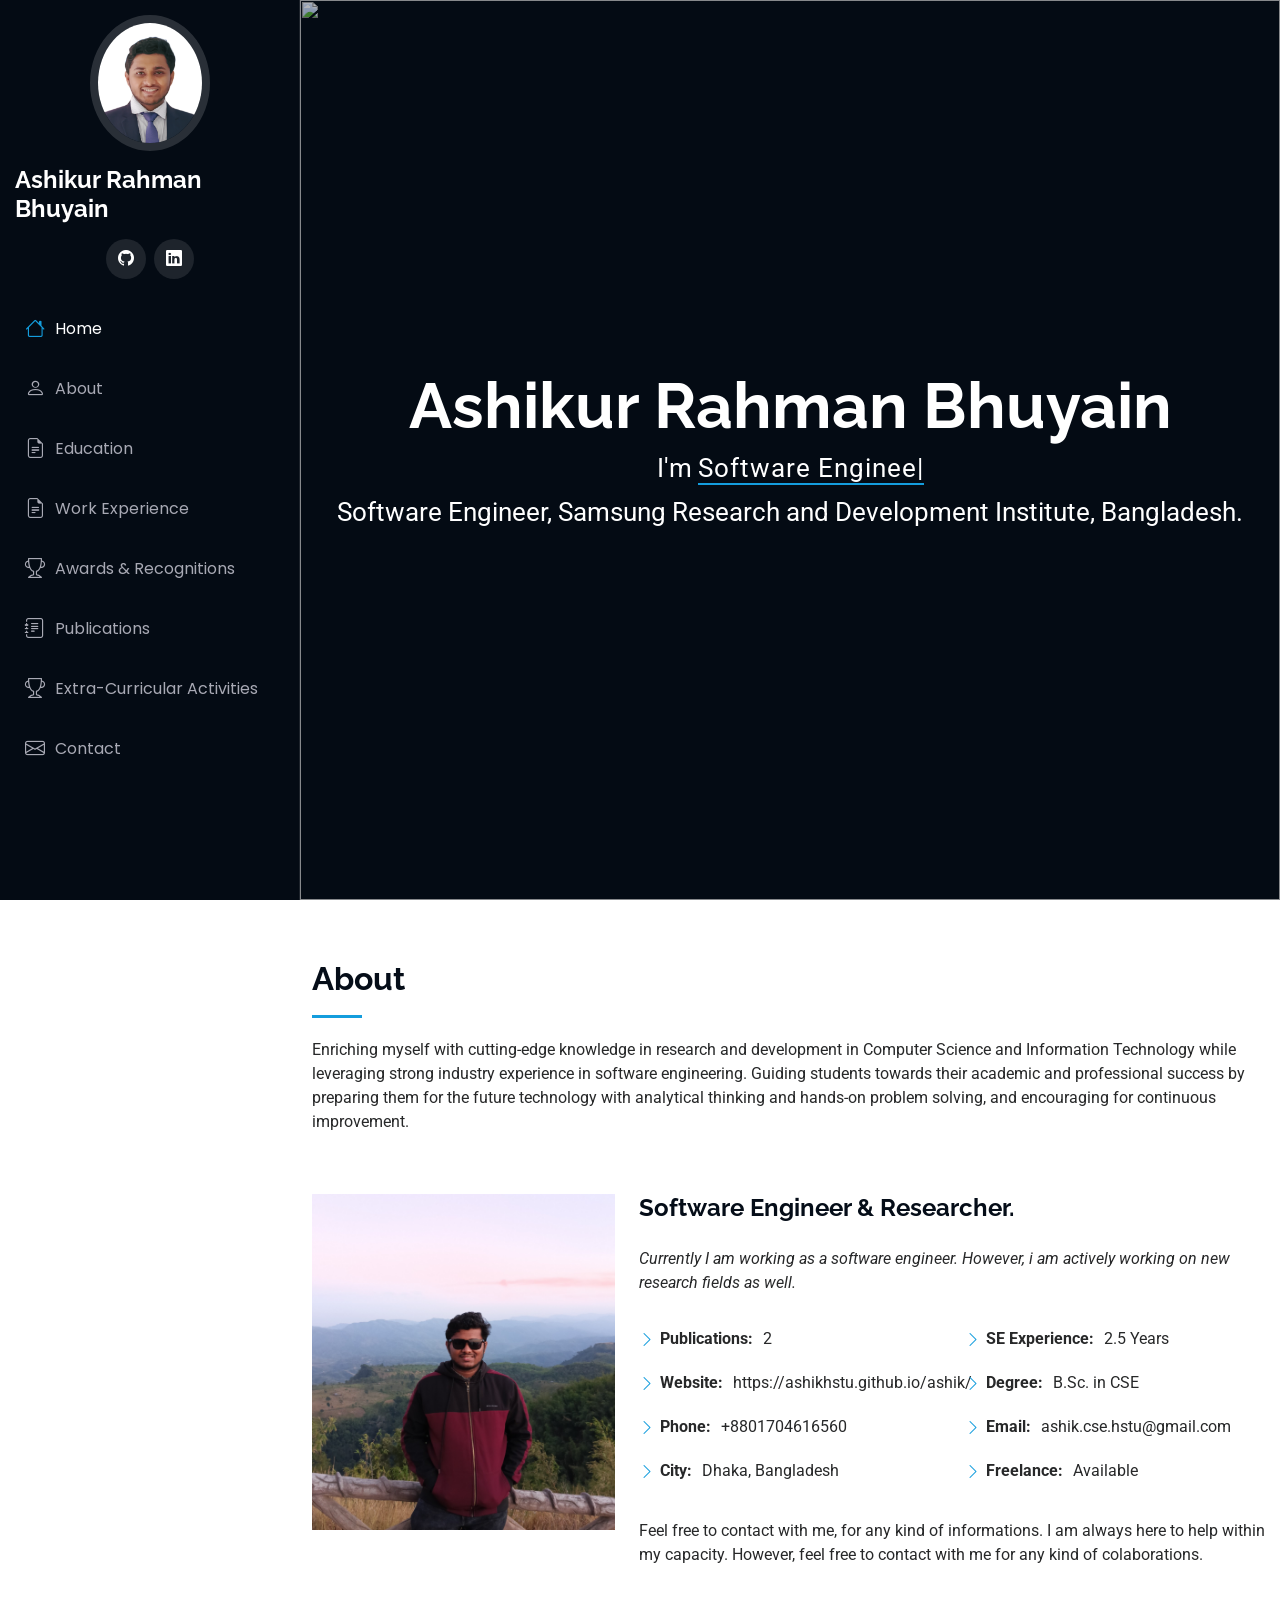
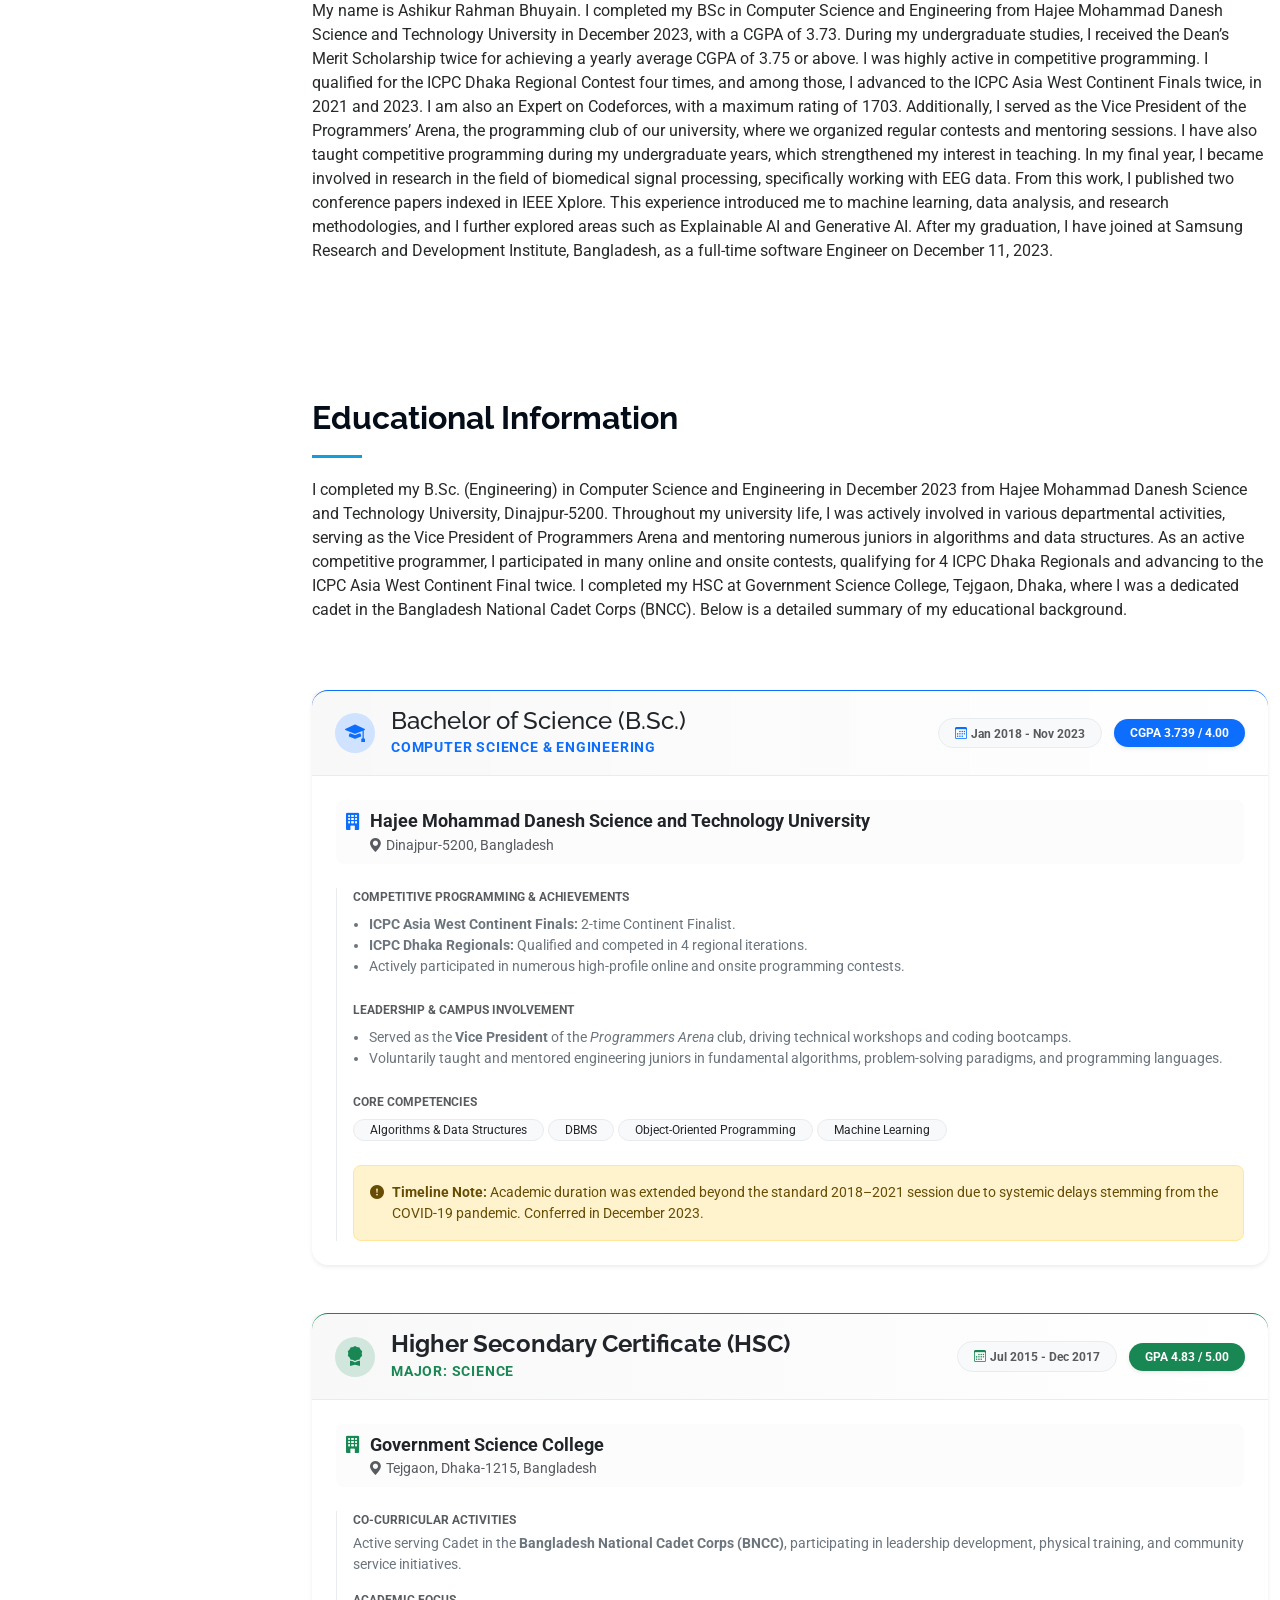
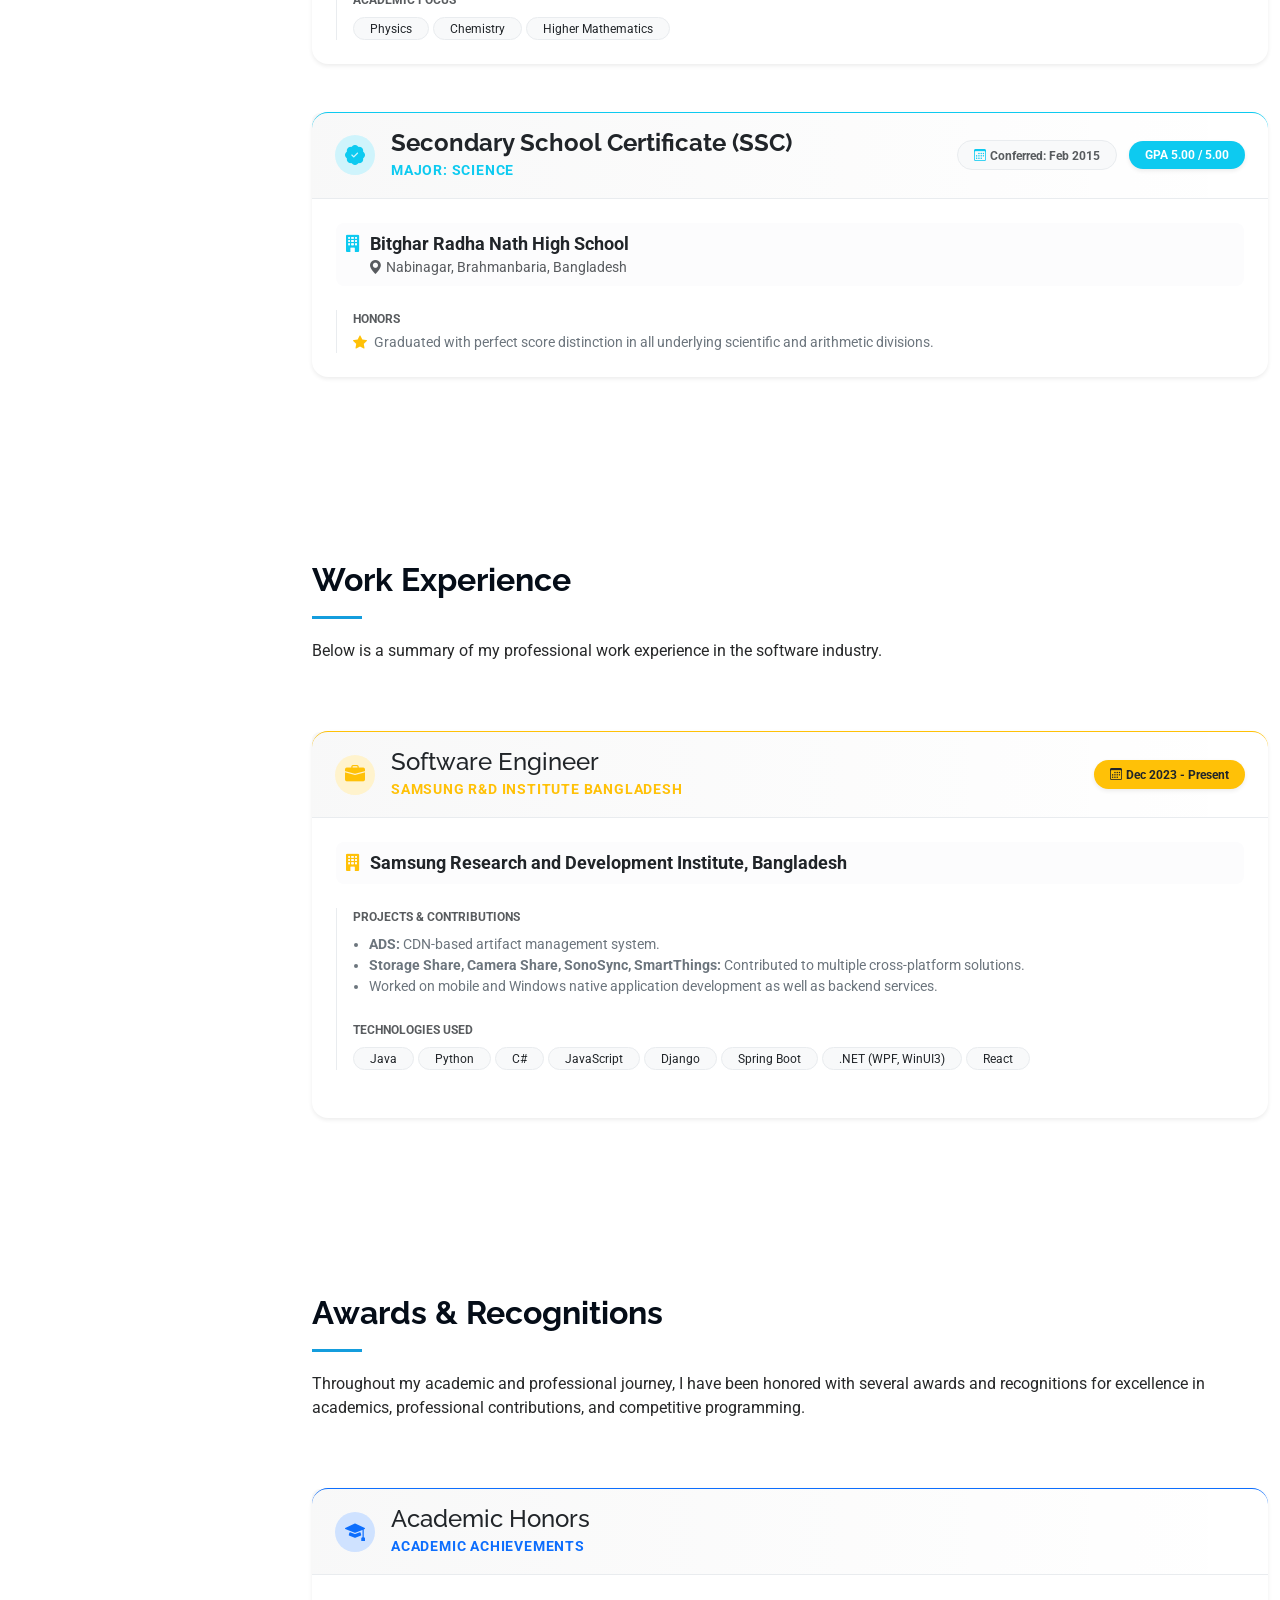
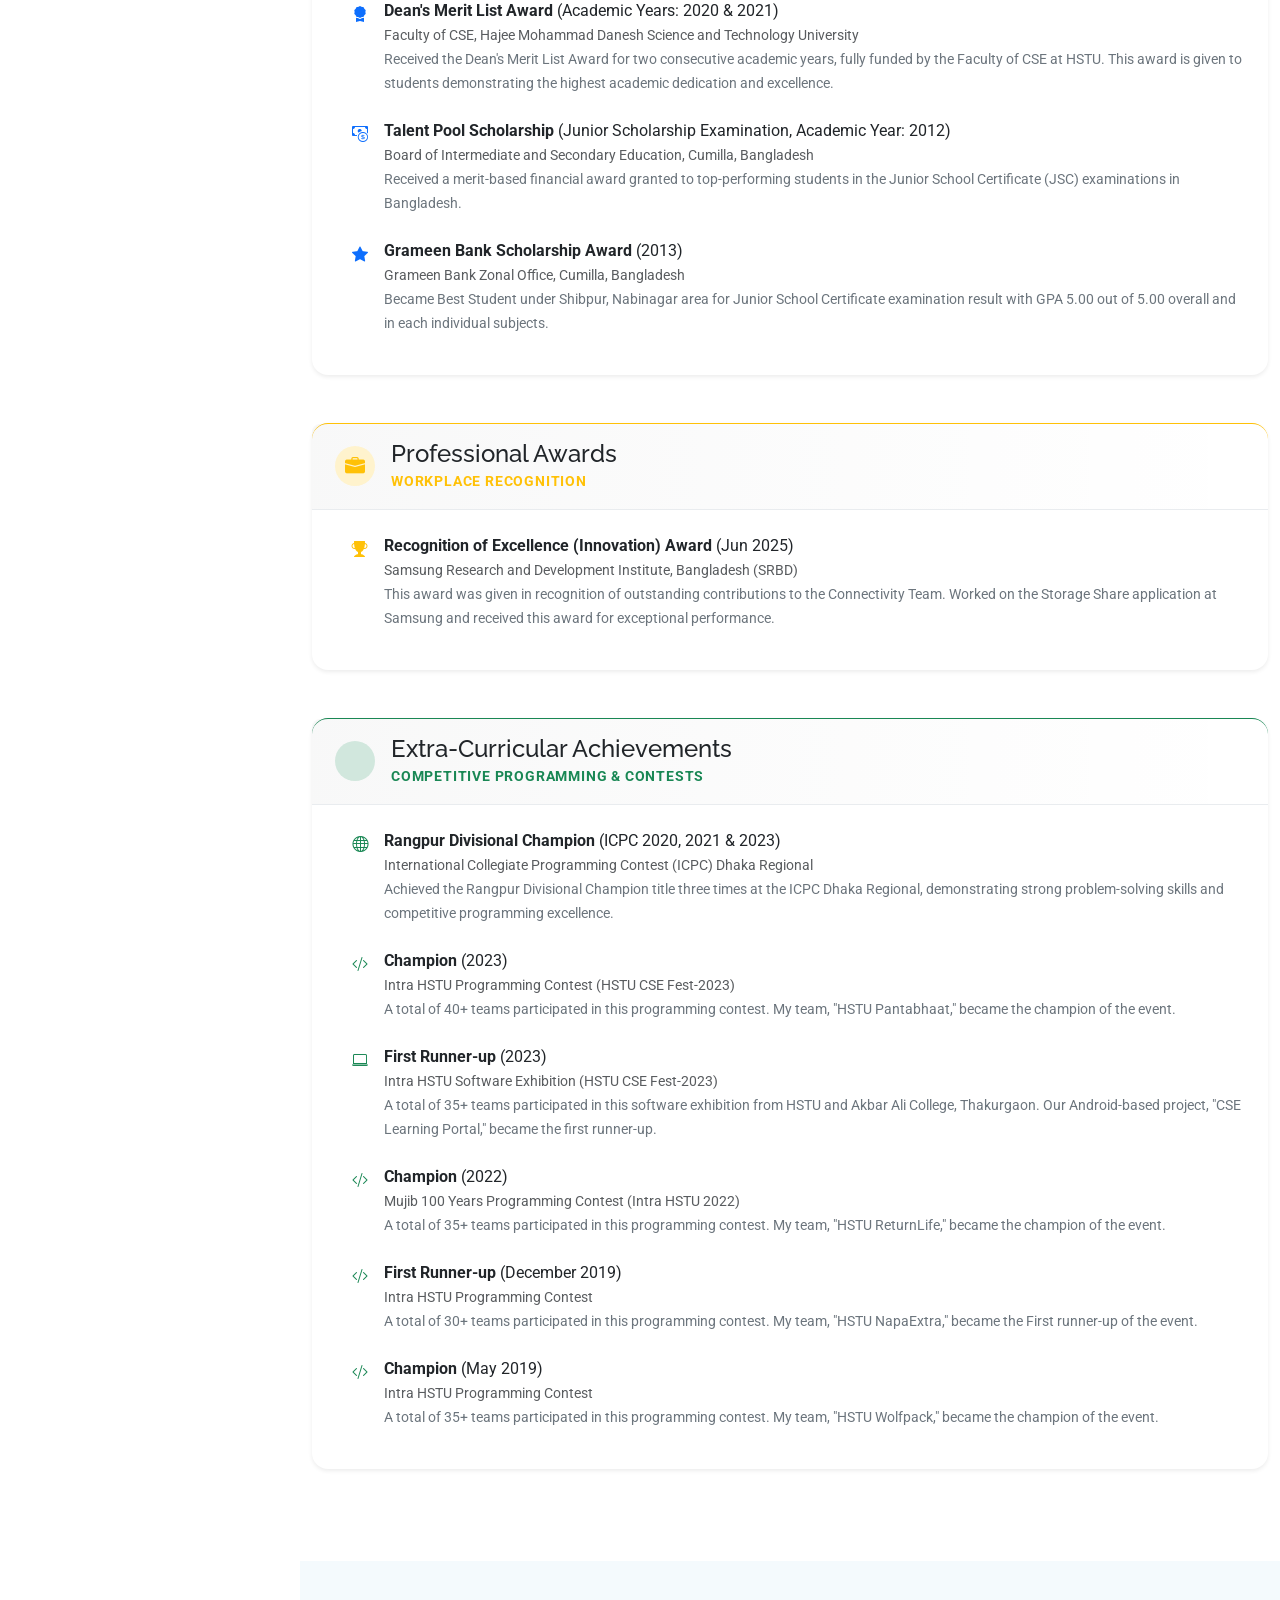
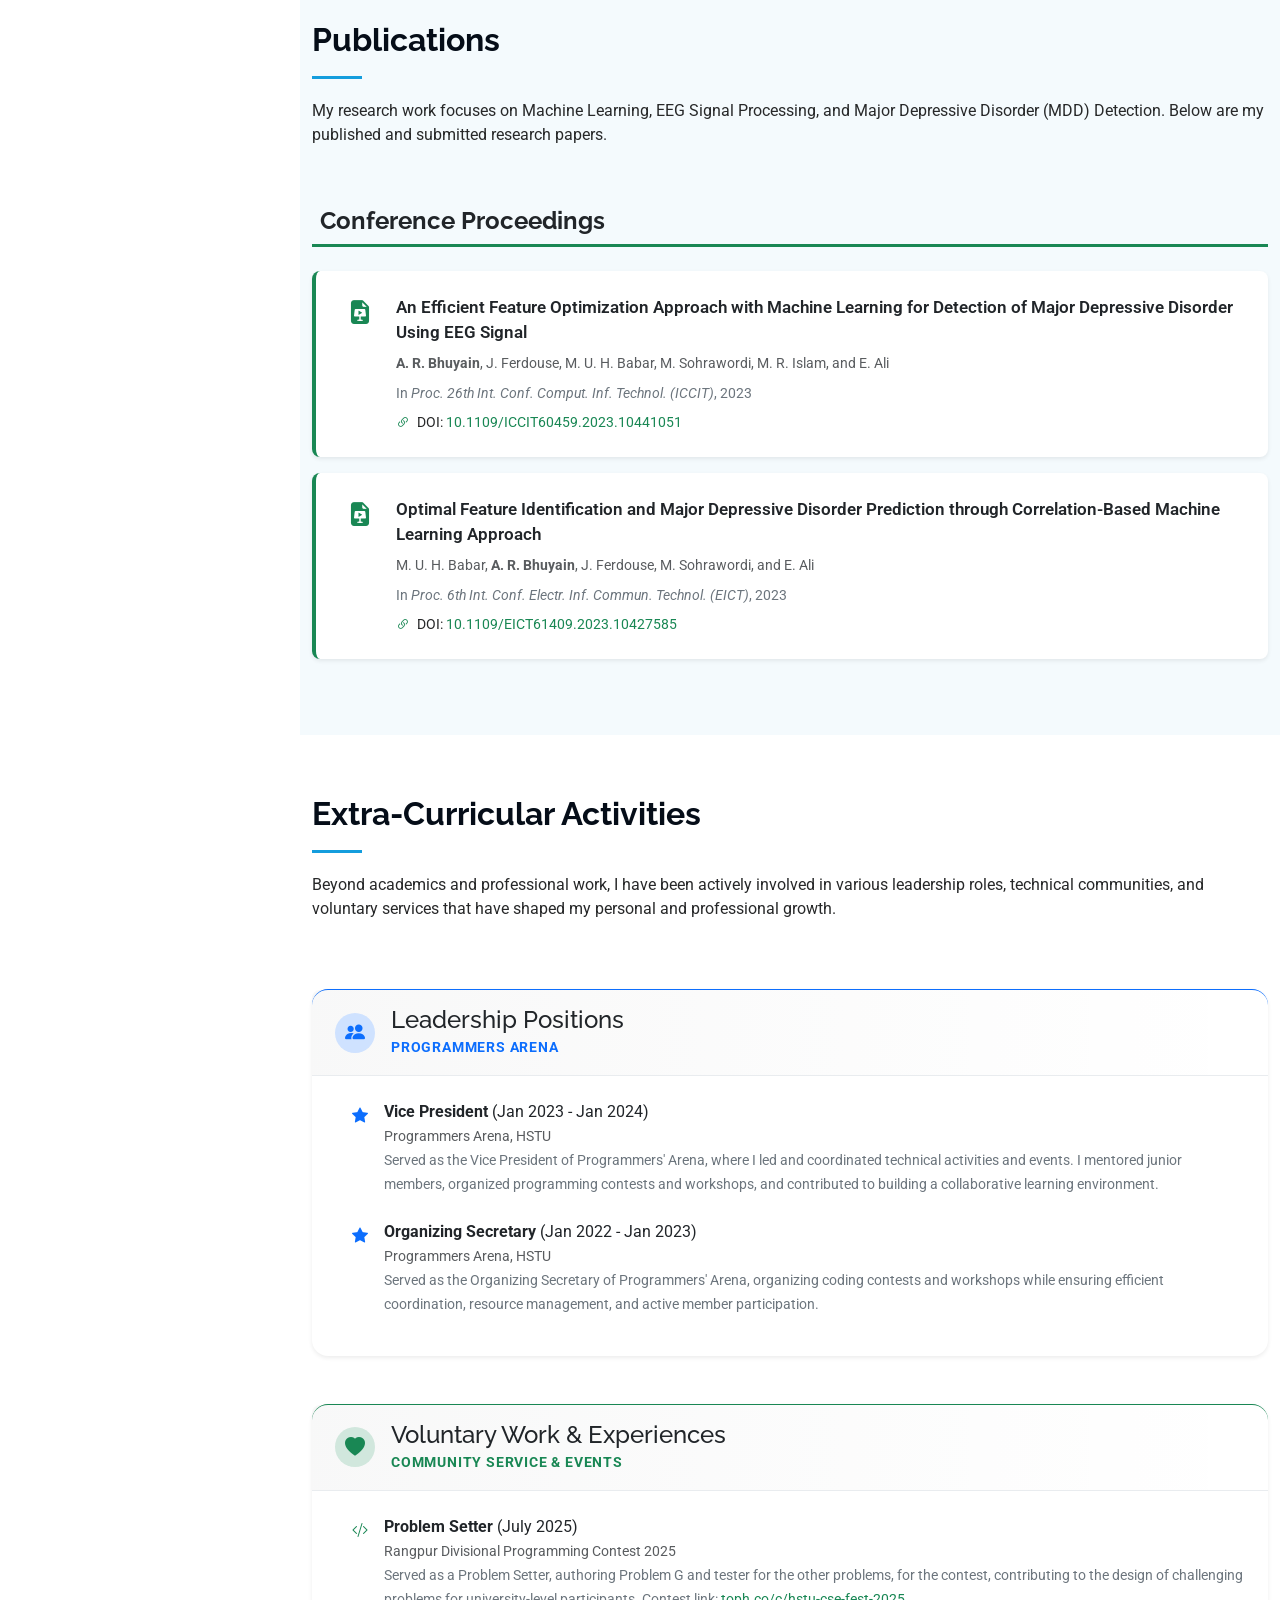
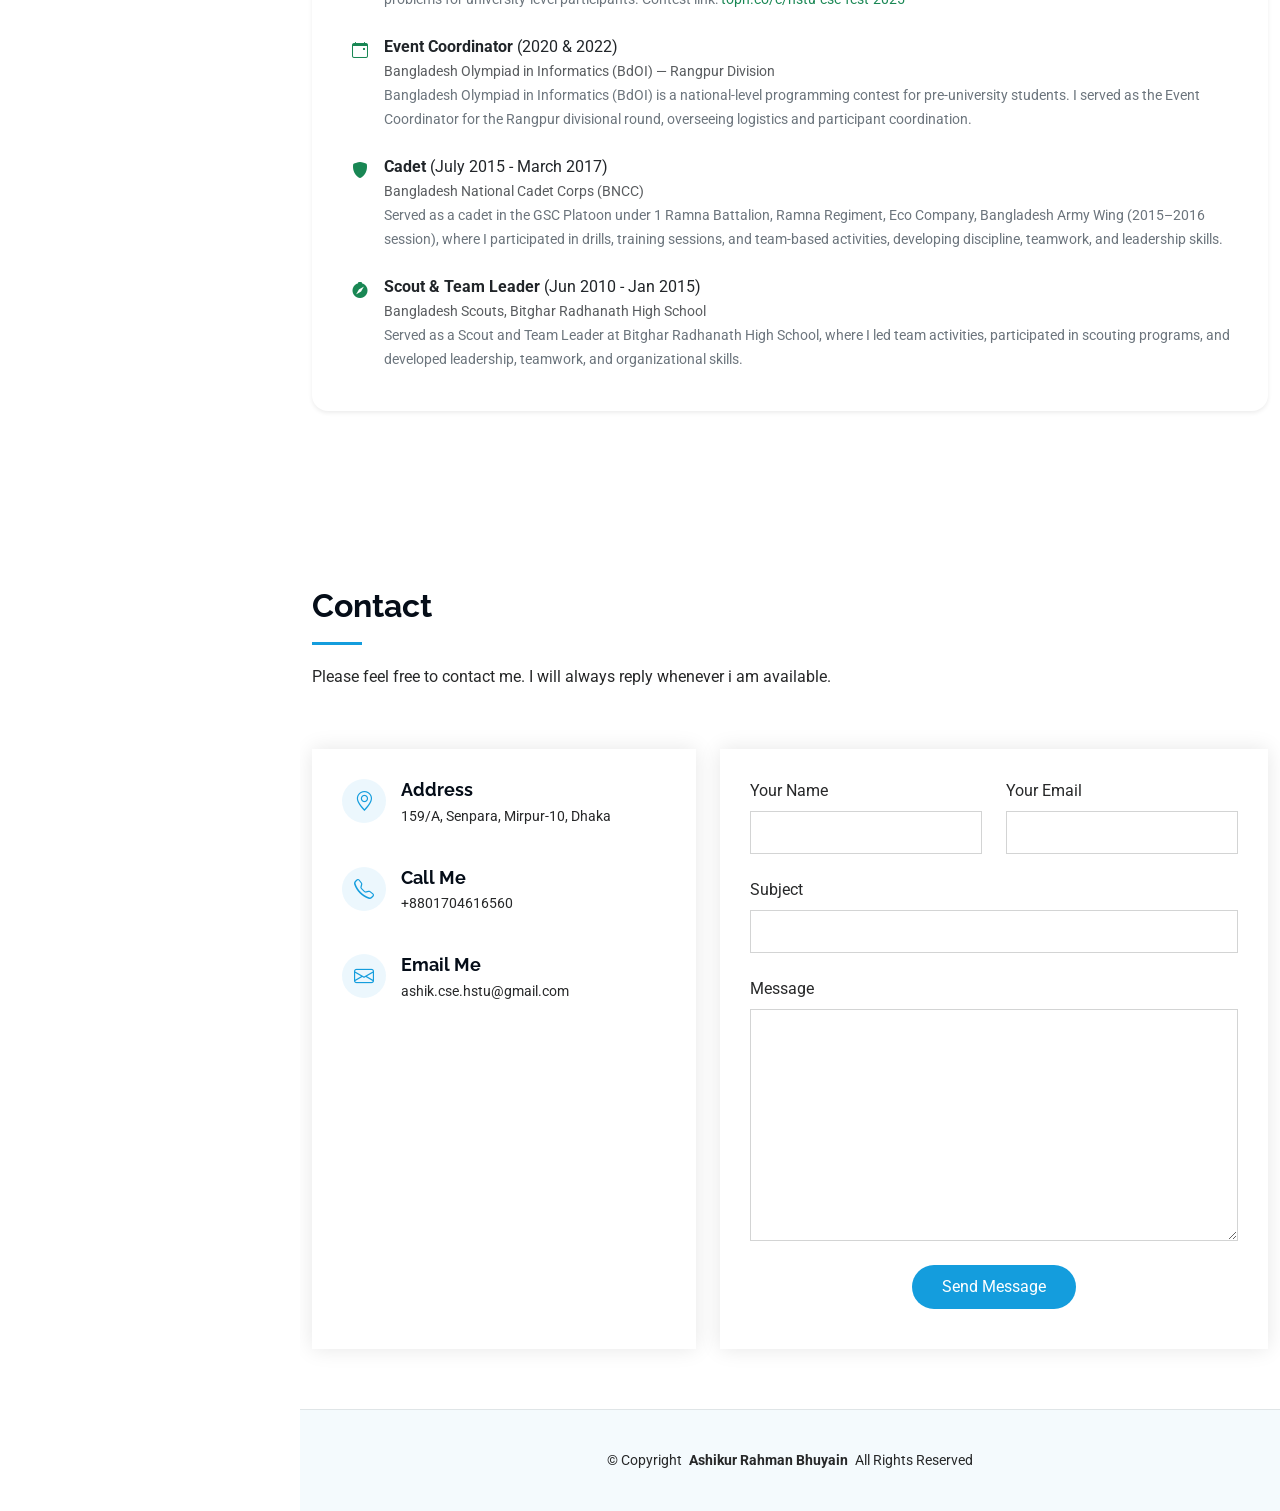
==== commit b0af7275: "about updated" ====
--- a/index.html
+++ b/index.html
@@ -177,6 +177,8 @@
         specifically working with EEG data. From this work, I published two conference papers indexed in IEEE Xplore. 
         This experience introduced me to machine learning, data analysis, and research methodologies, 
         and I further explored areas such as Explainable AI and Generative AI.
+
+        After my graduation, I have joined at Samsung Research and Development Institute, Bangladesh, as a full-time software Engineer on December 11, 2023. 
       </p>
 
     </section><!-- /About Section -->
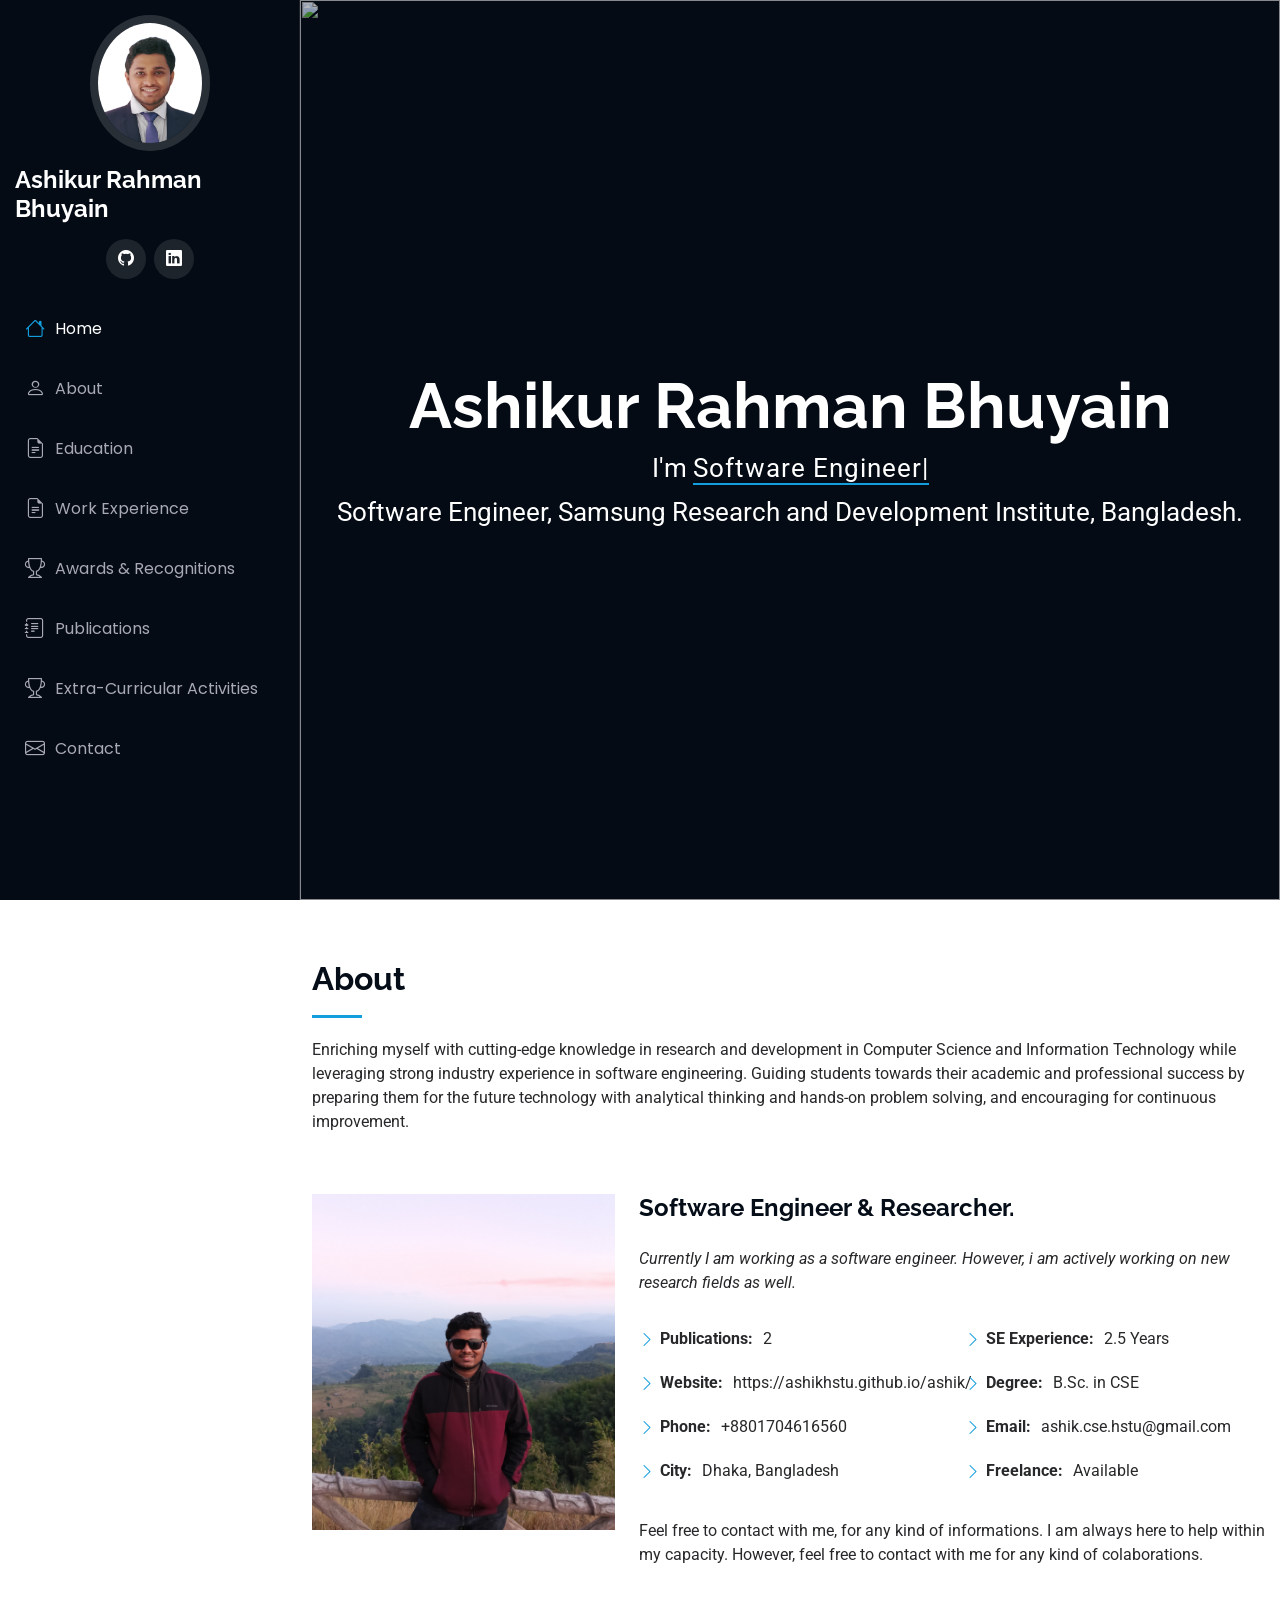
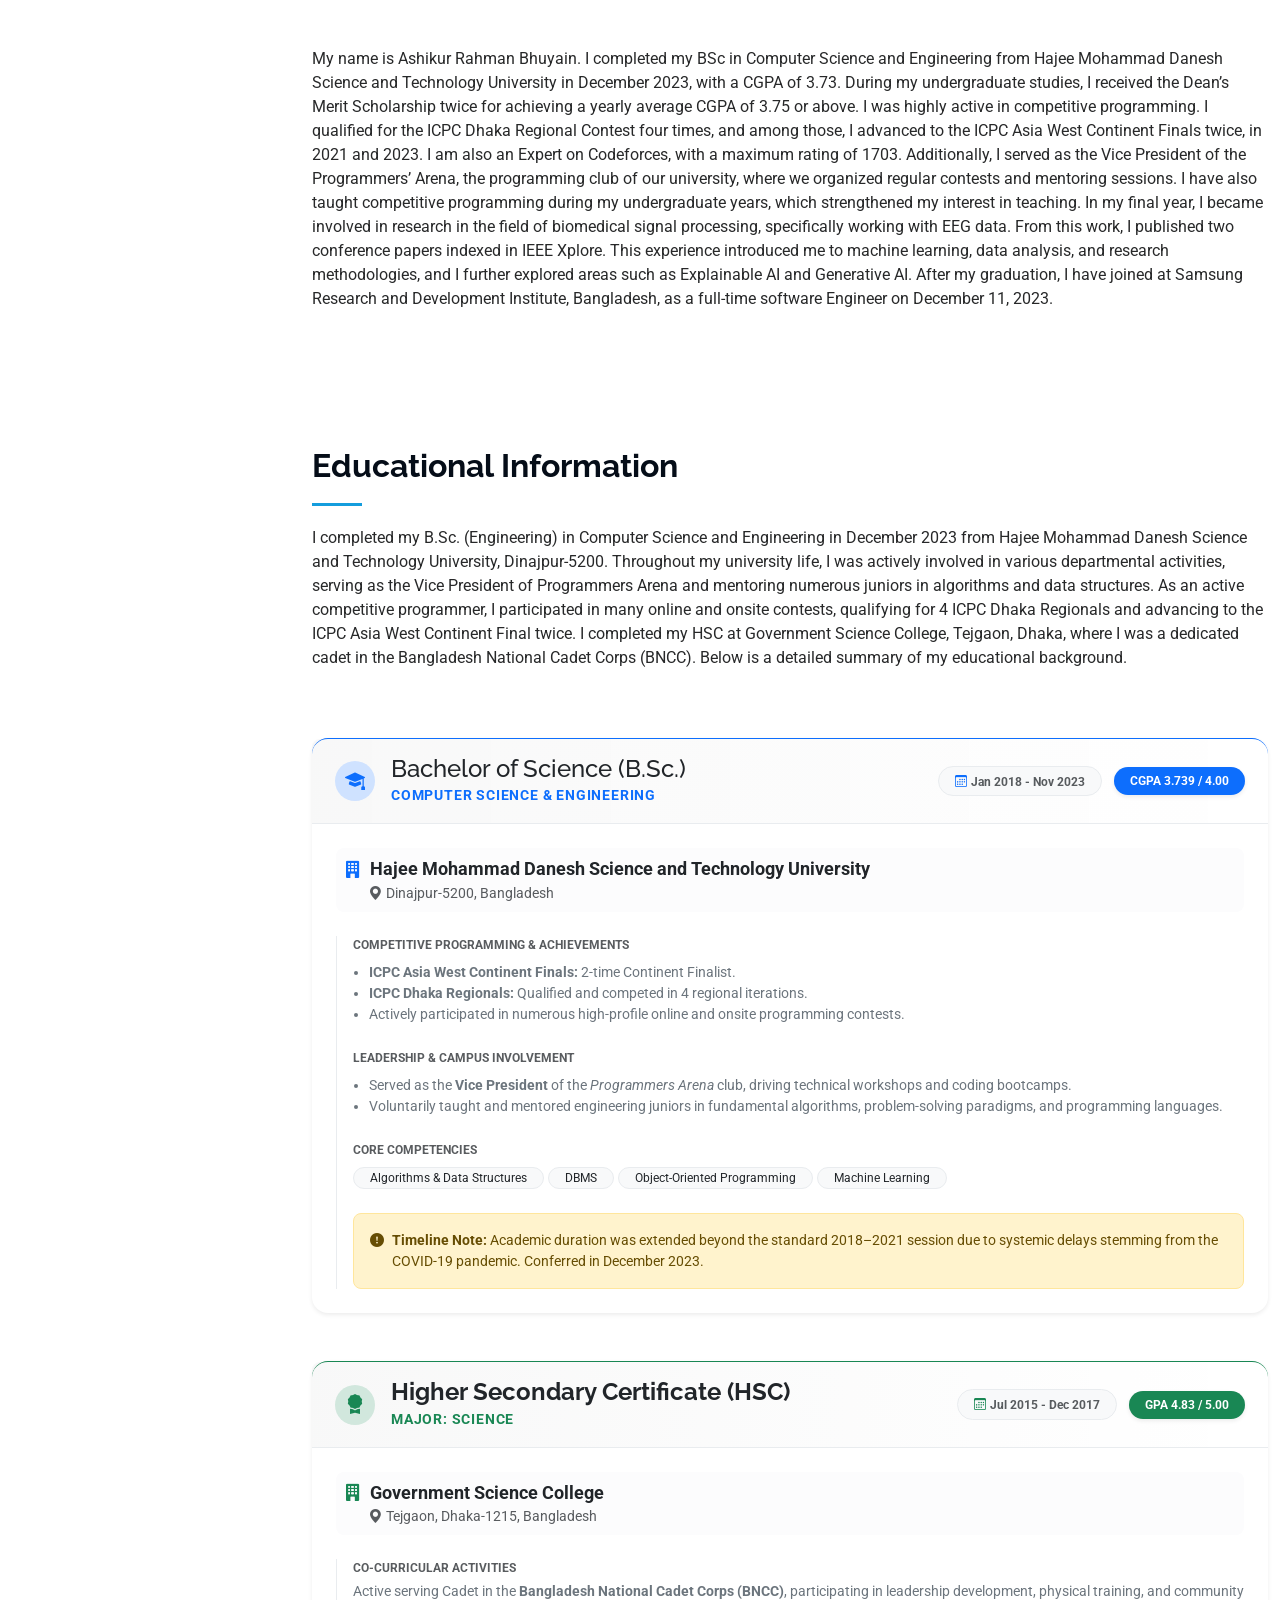
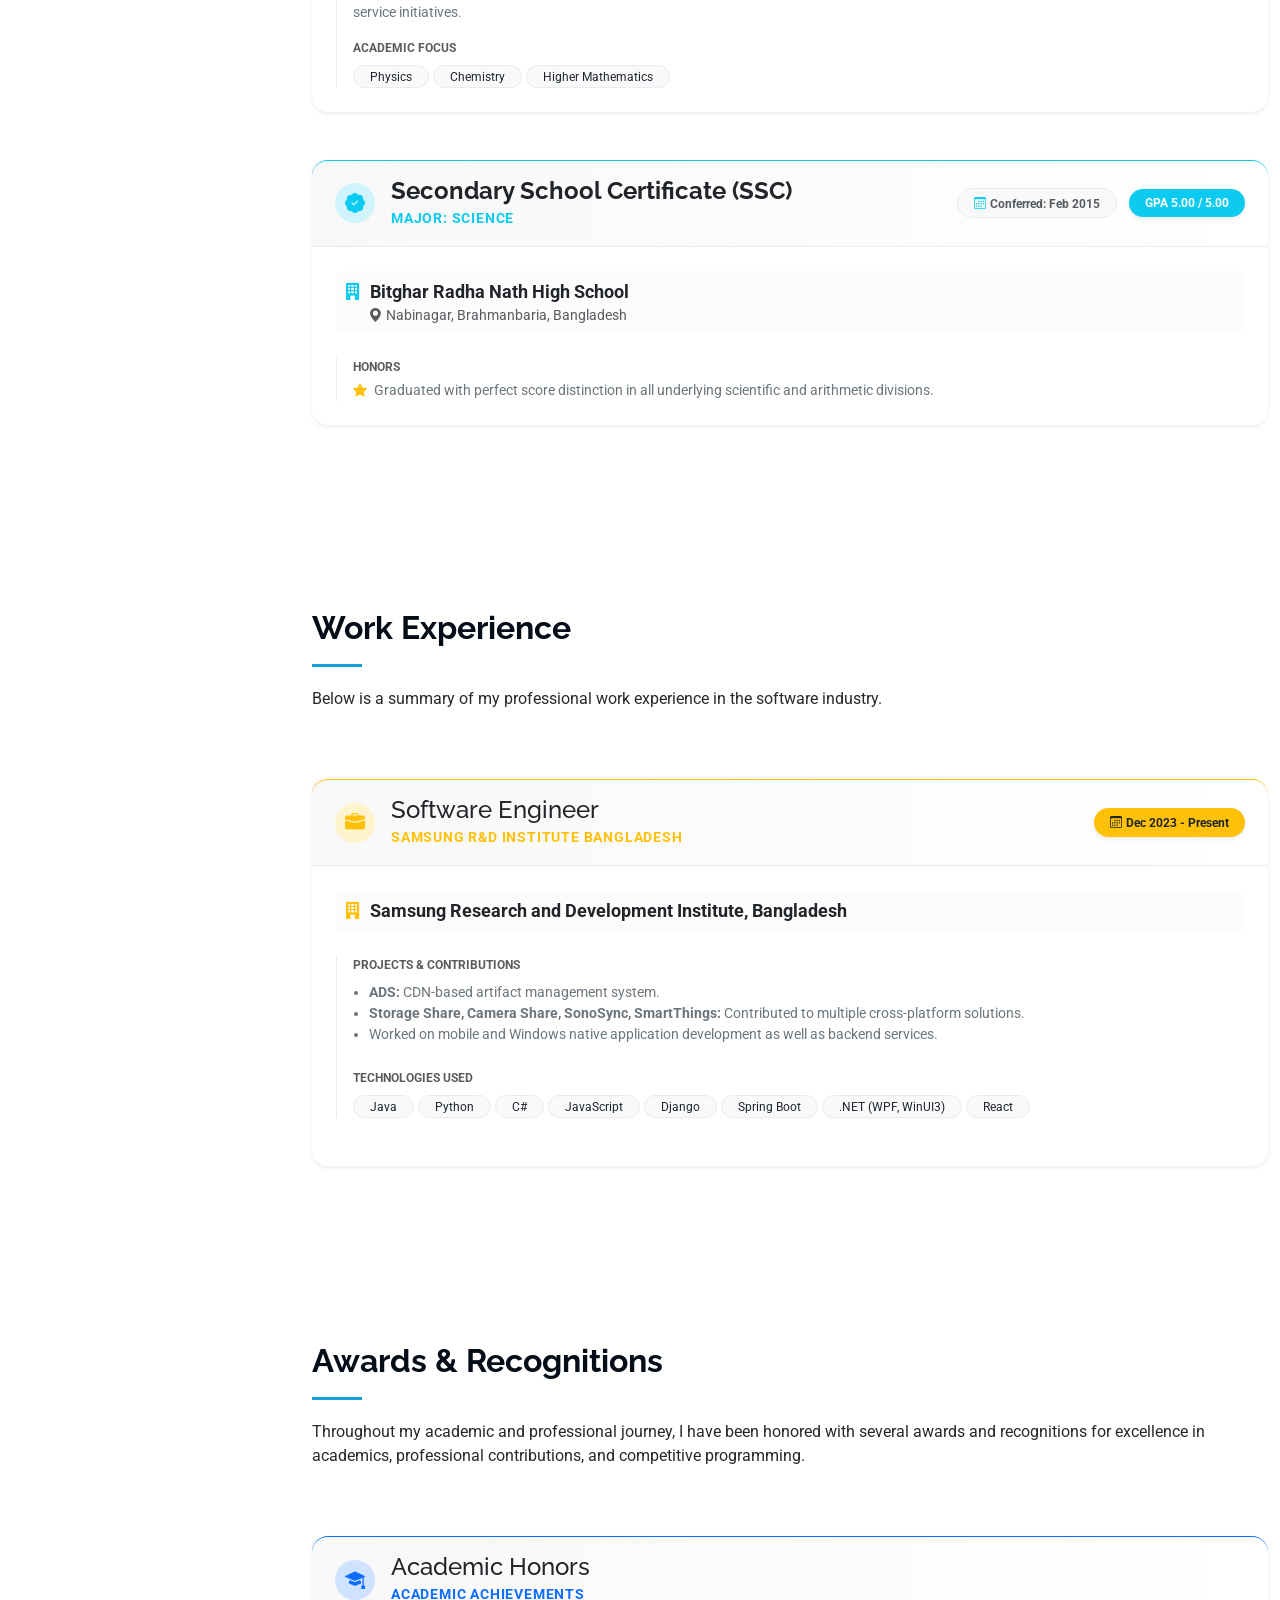
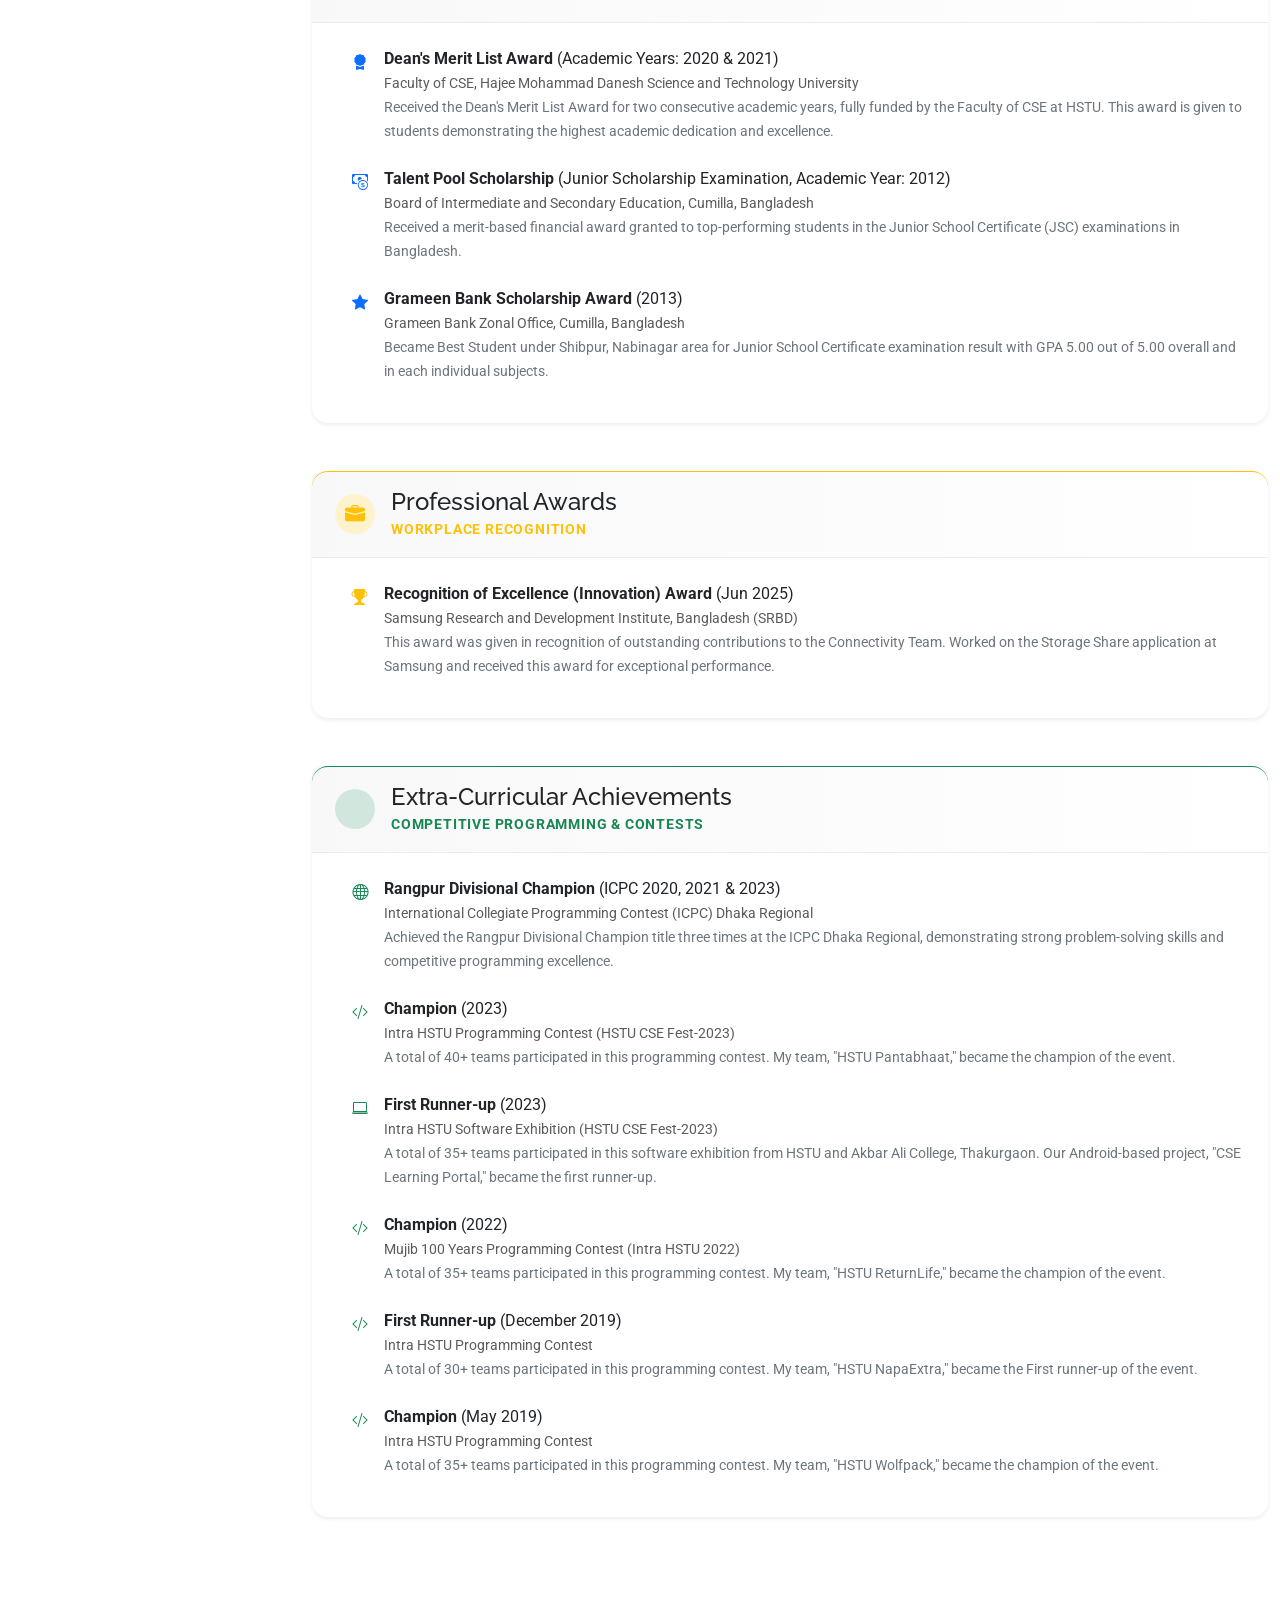
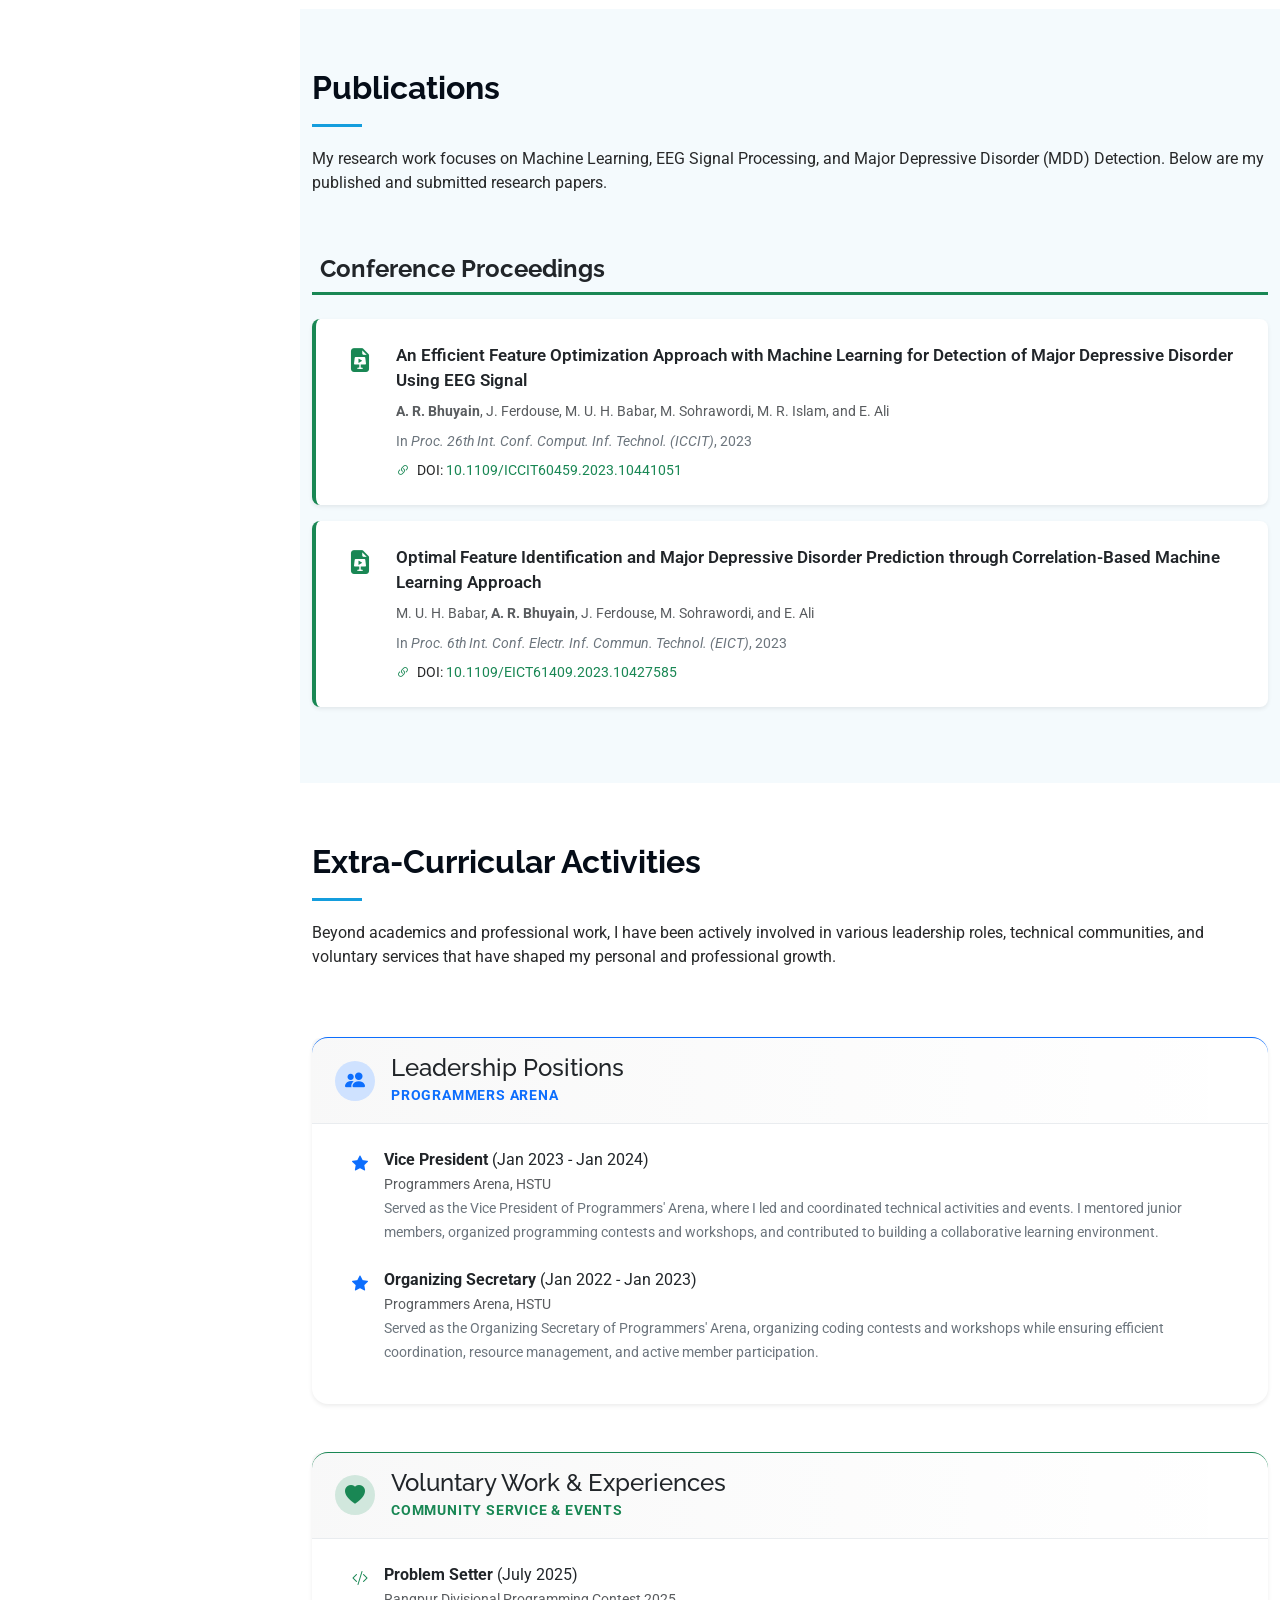
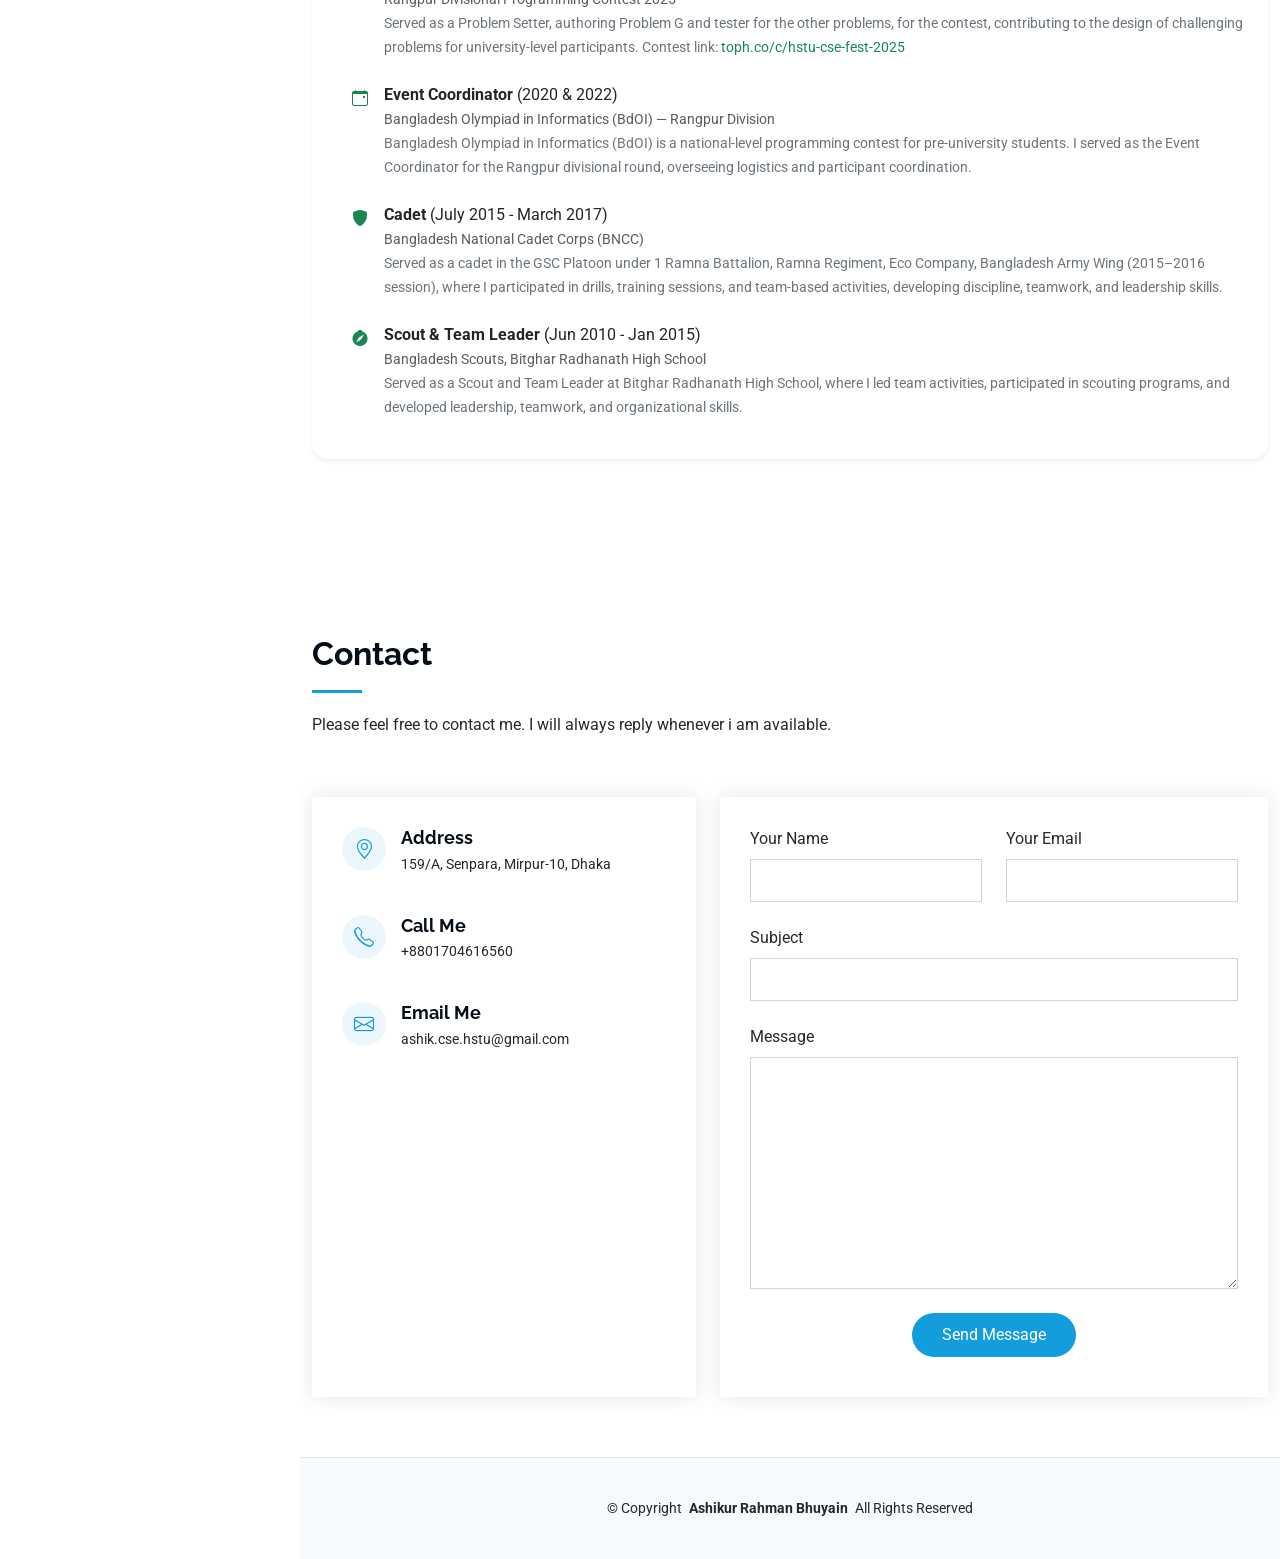
==== commit f88204b3: "Break added" ====
--- a/index.html
+++ b/index.html
@@ -164,6 +164,8 @@
       </div>
     
       <p class="container">
+        <br>
+        <br>
         My name is Ashikur Rahman Bhuyain. 
         I completed my BSc in Computer Science and Engineering from Hajee Mohammad Danesh Science and Technology University in December 2023, 
         with a CGPA of 3.73. During my undergraduate studies, I received the Dean’s Merit Scholarship twice for achieving a yearly average CGPA of 3.75 or above.
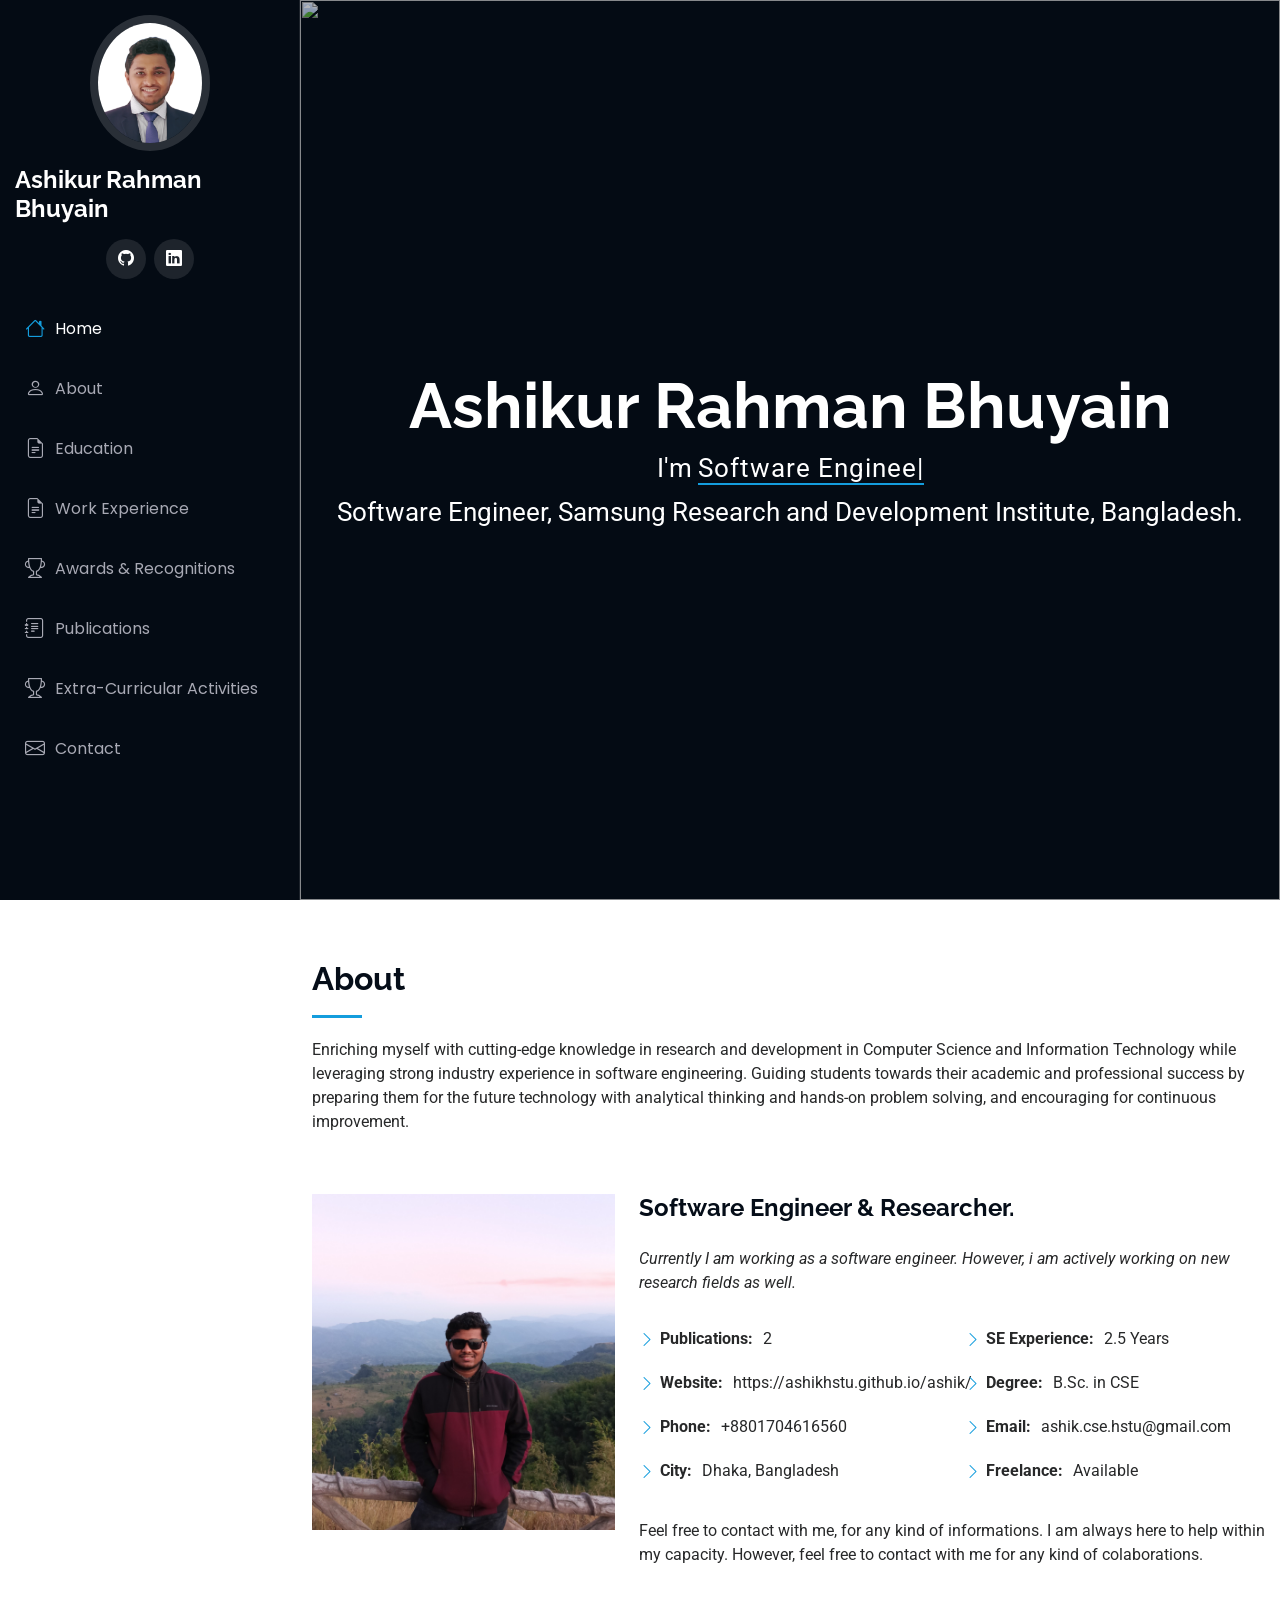
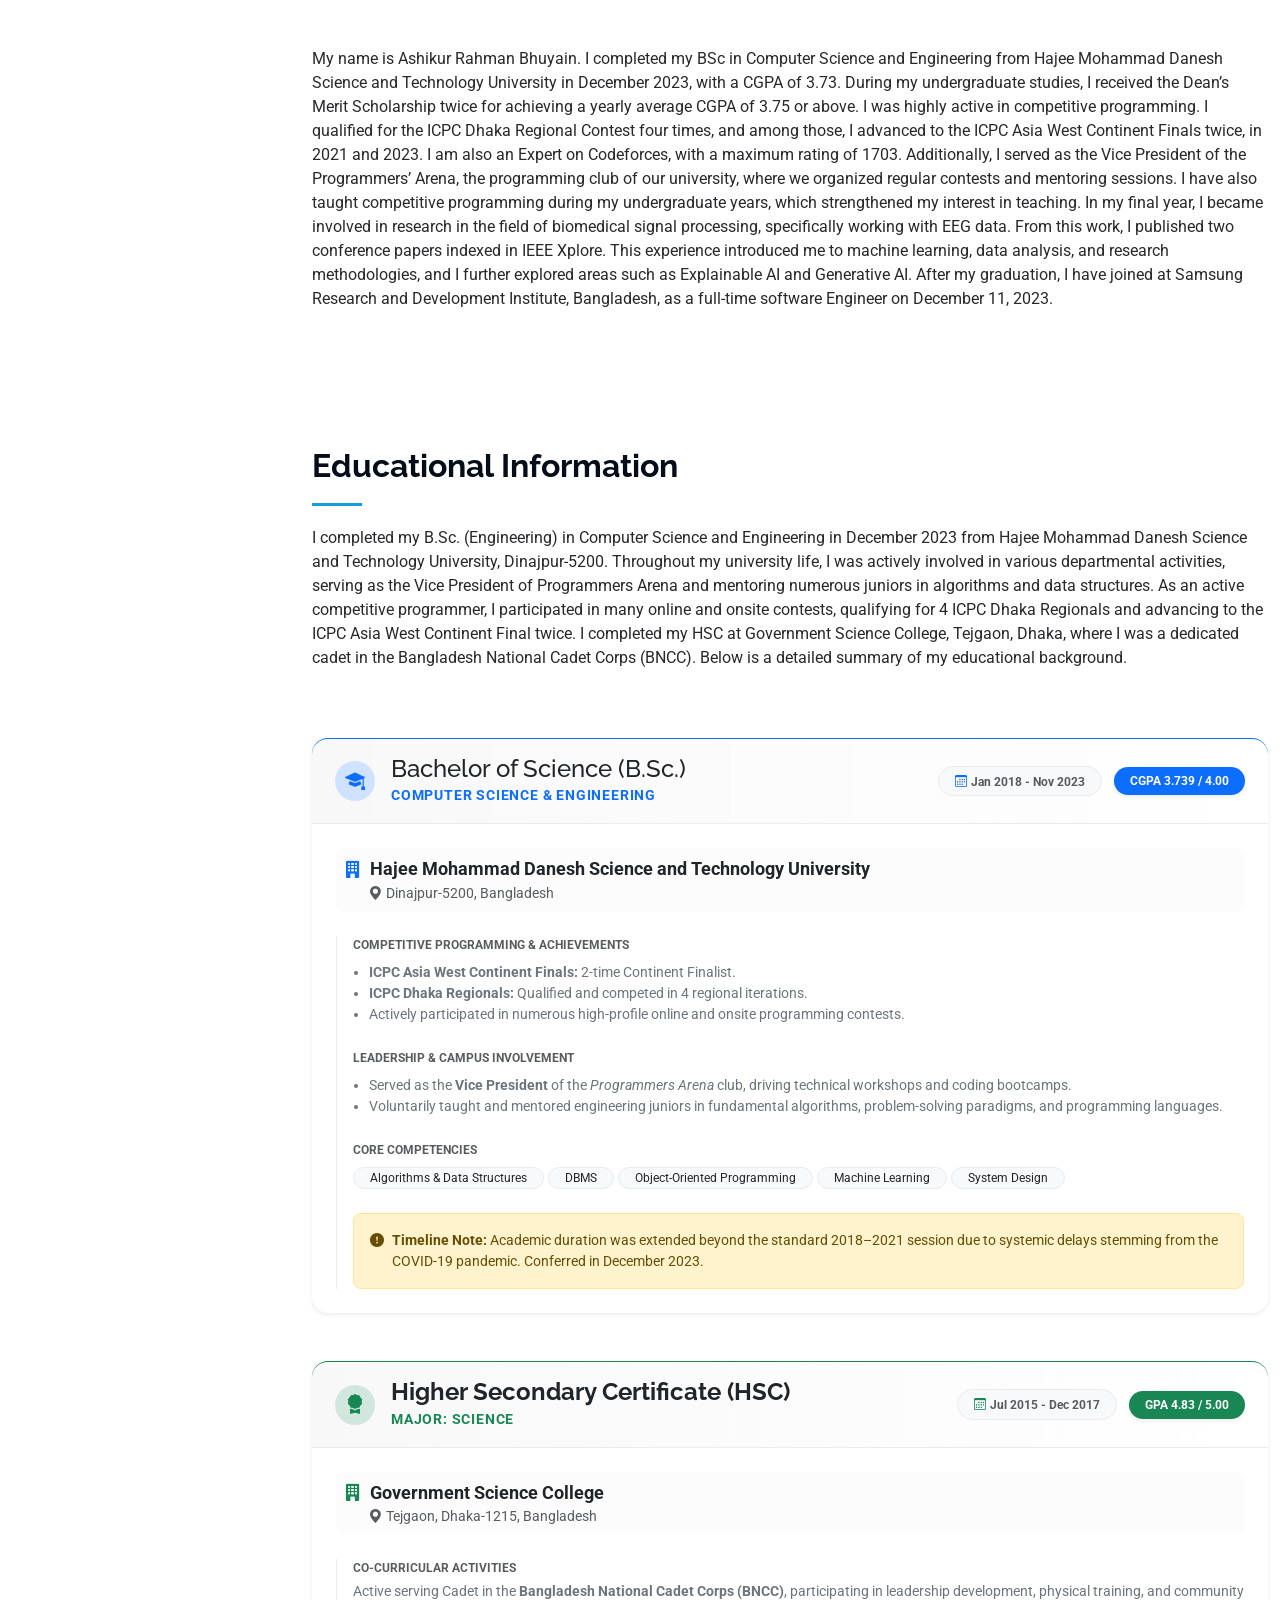
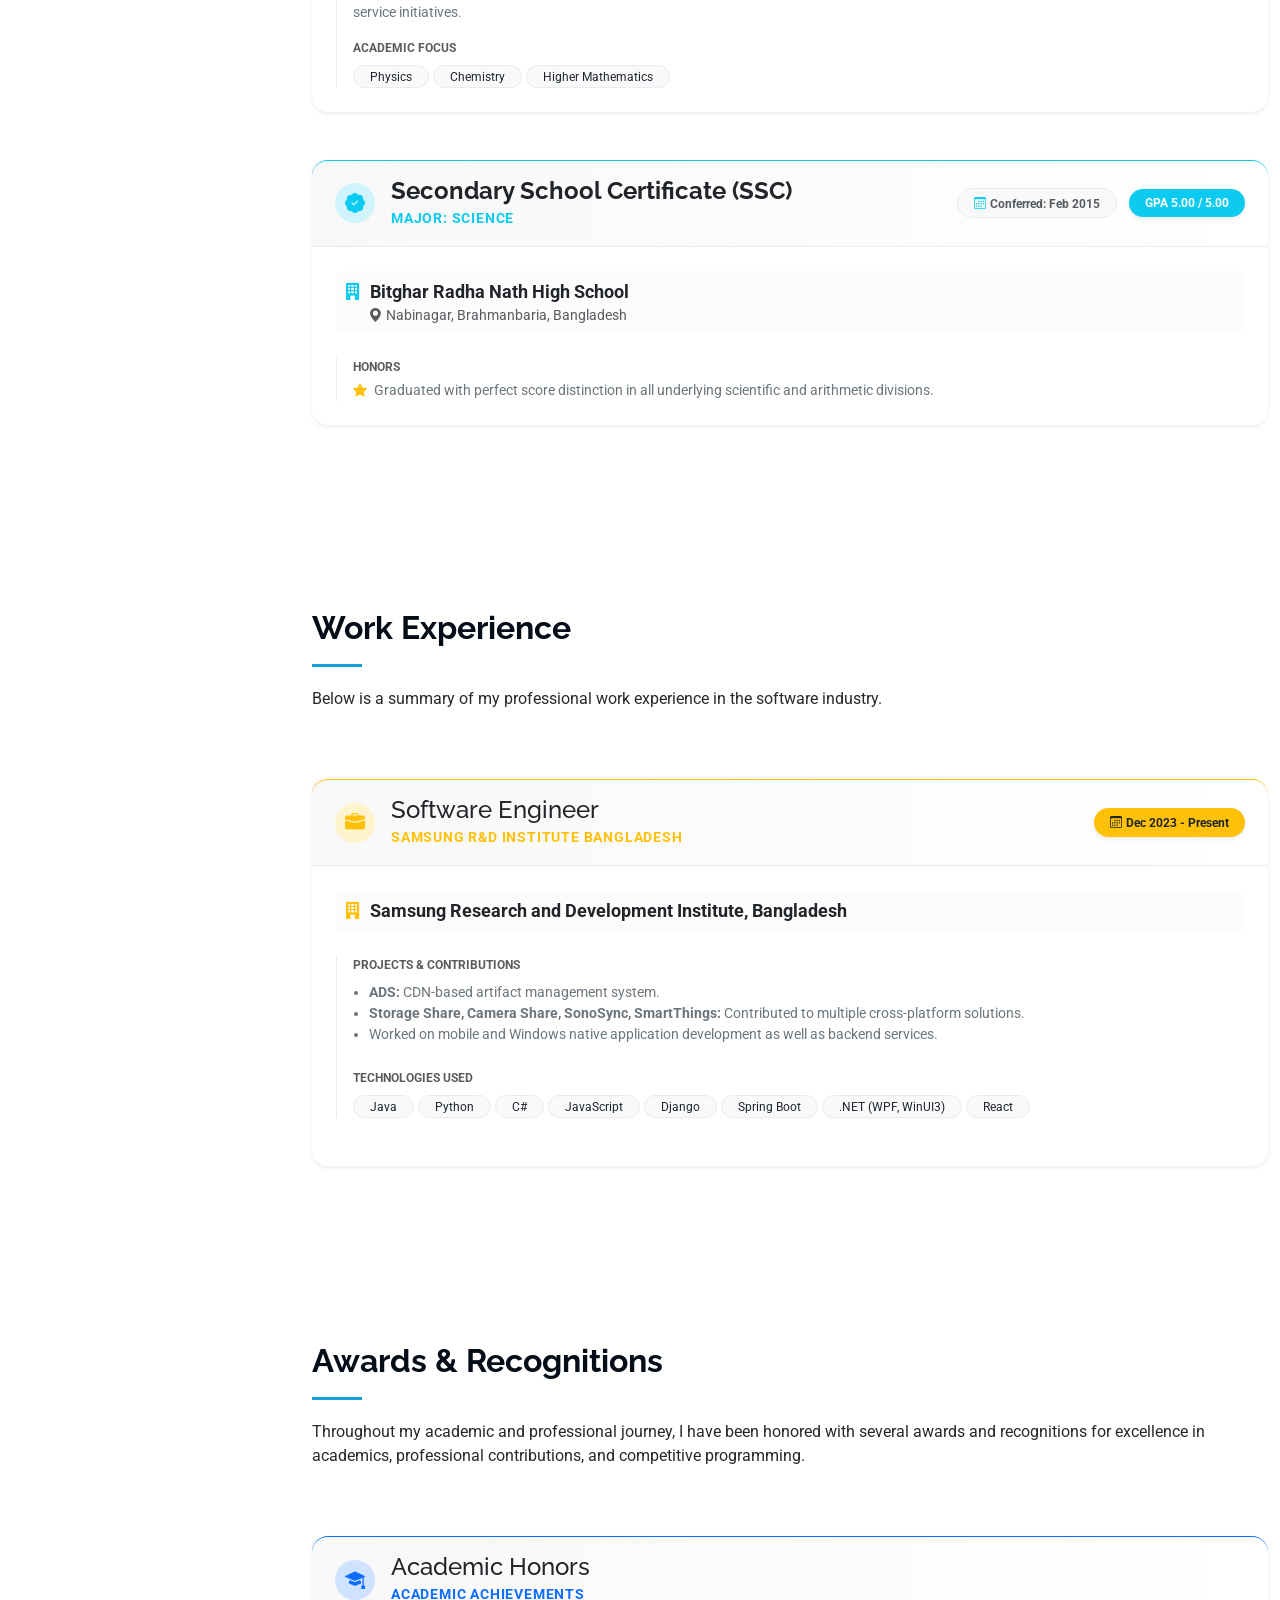
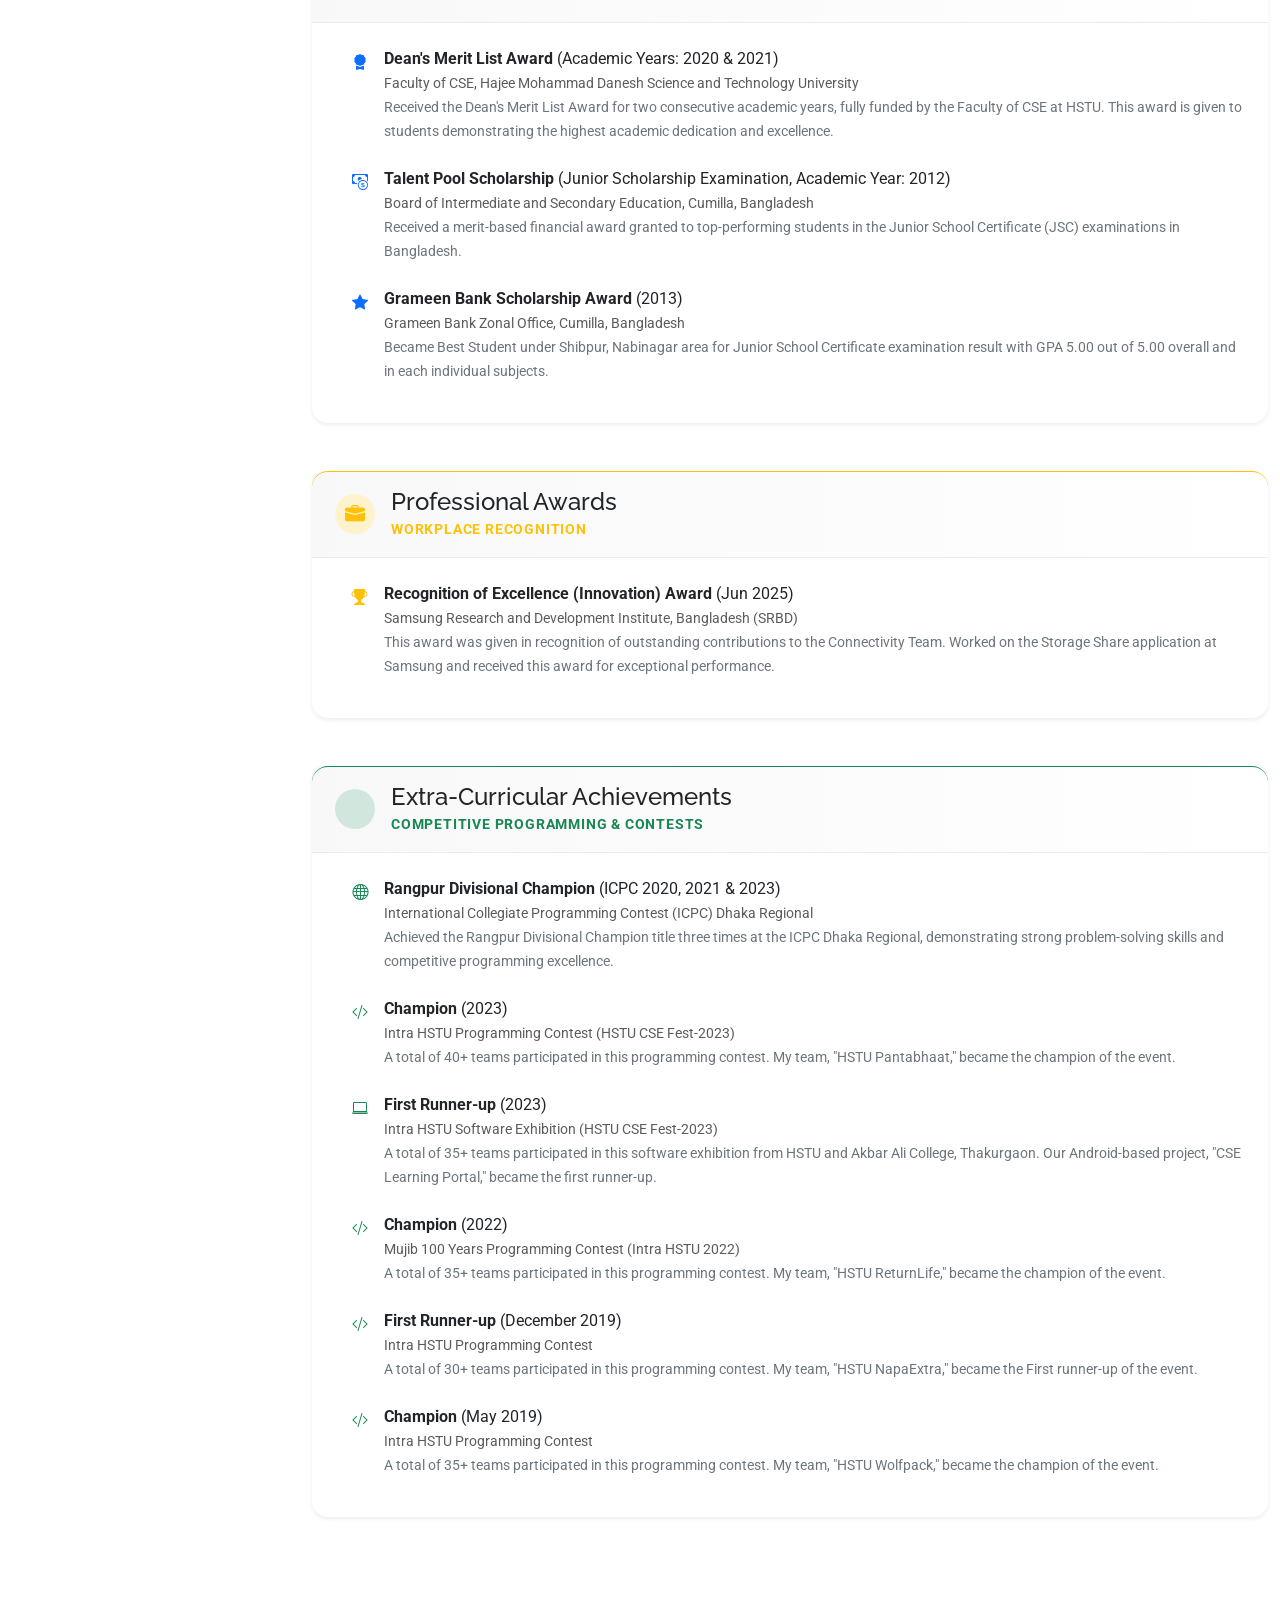
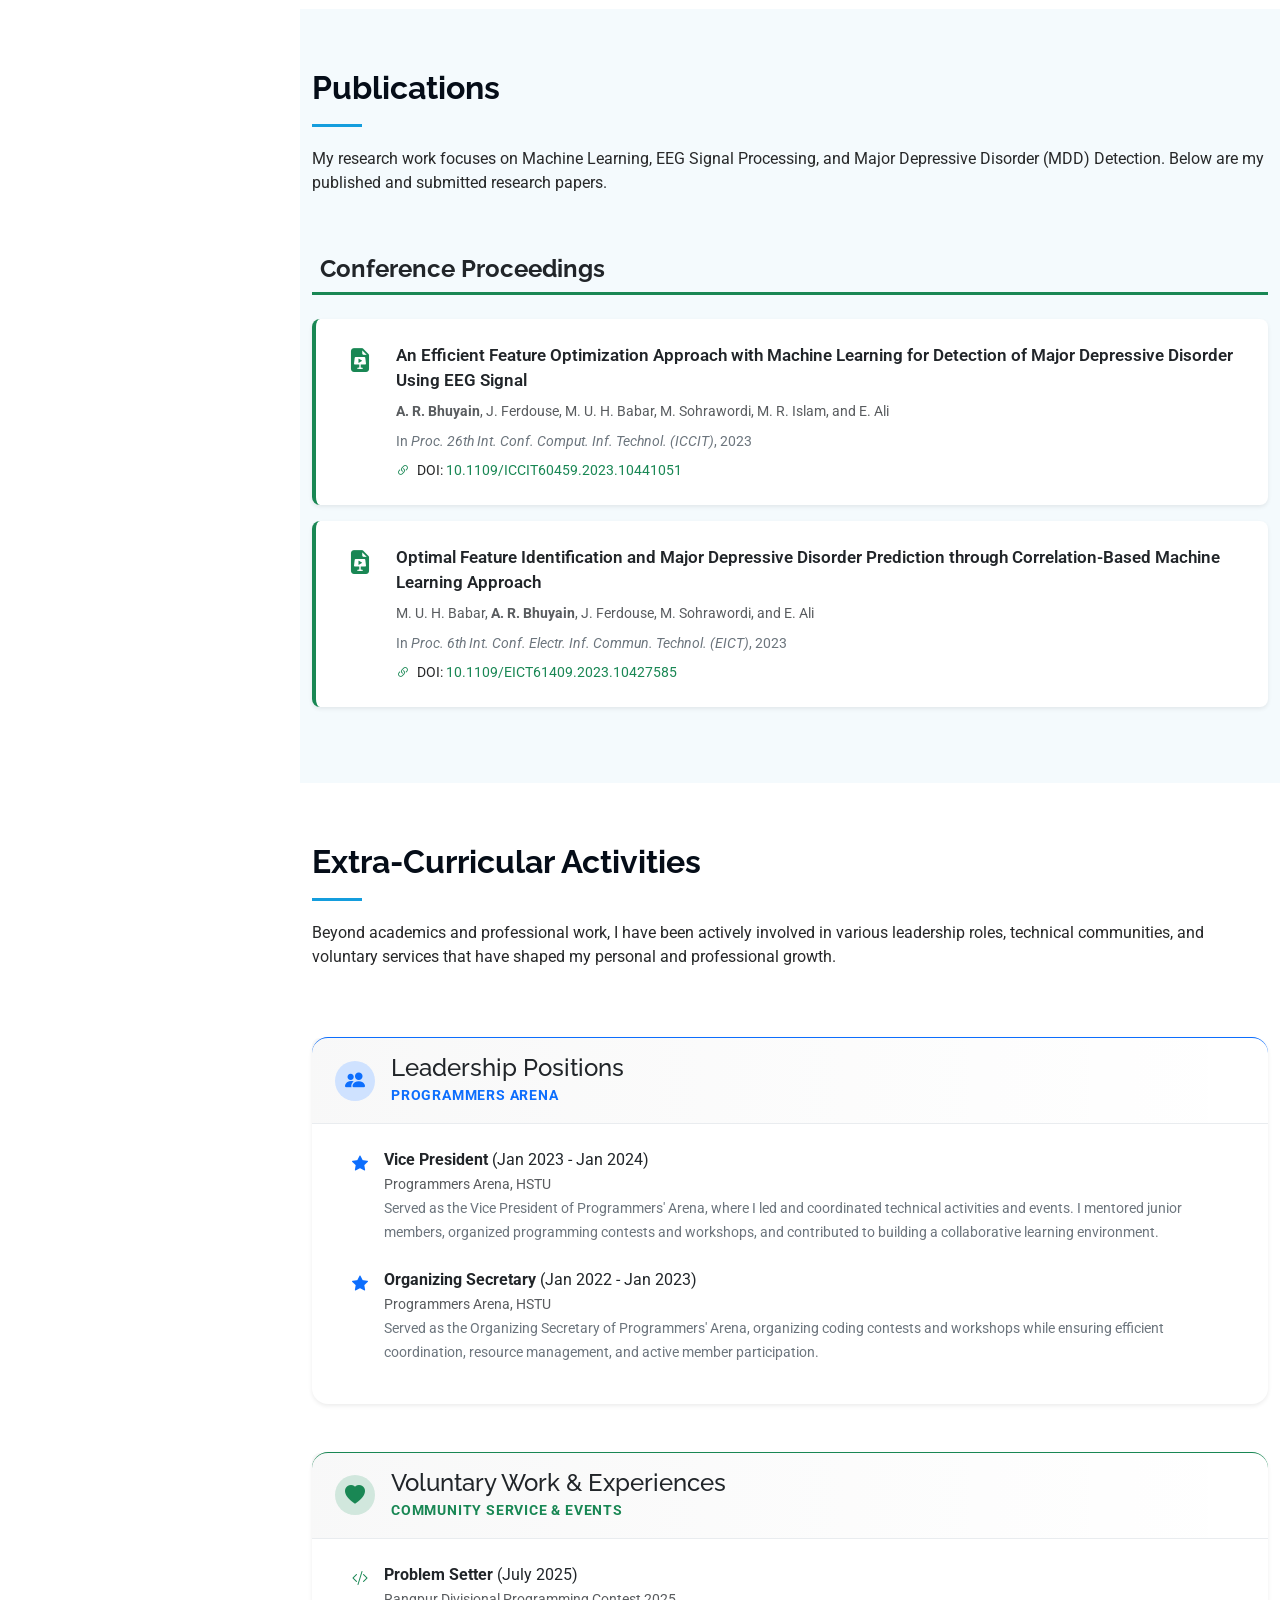
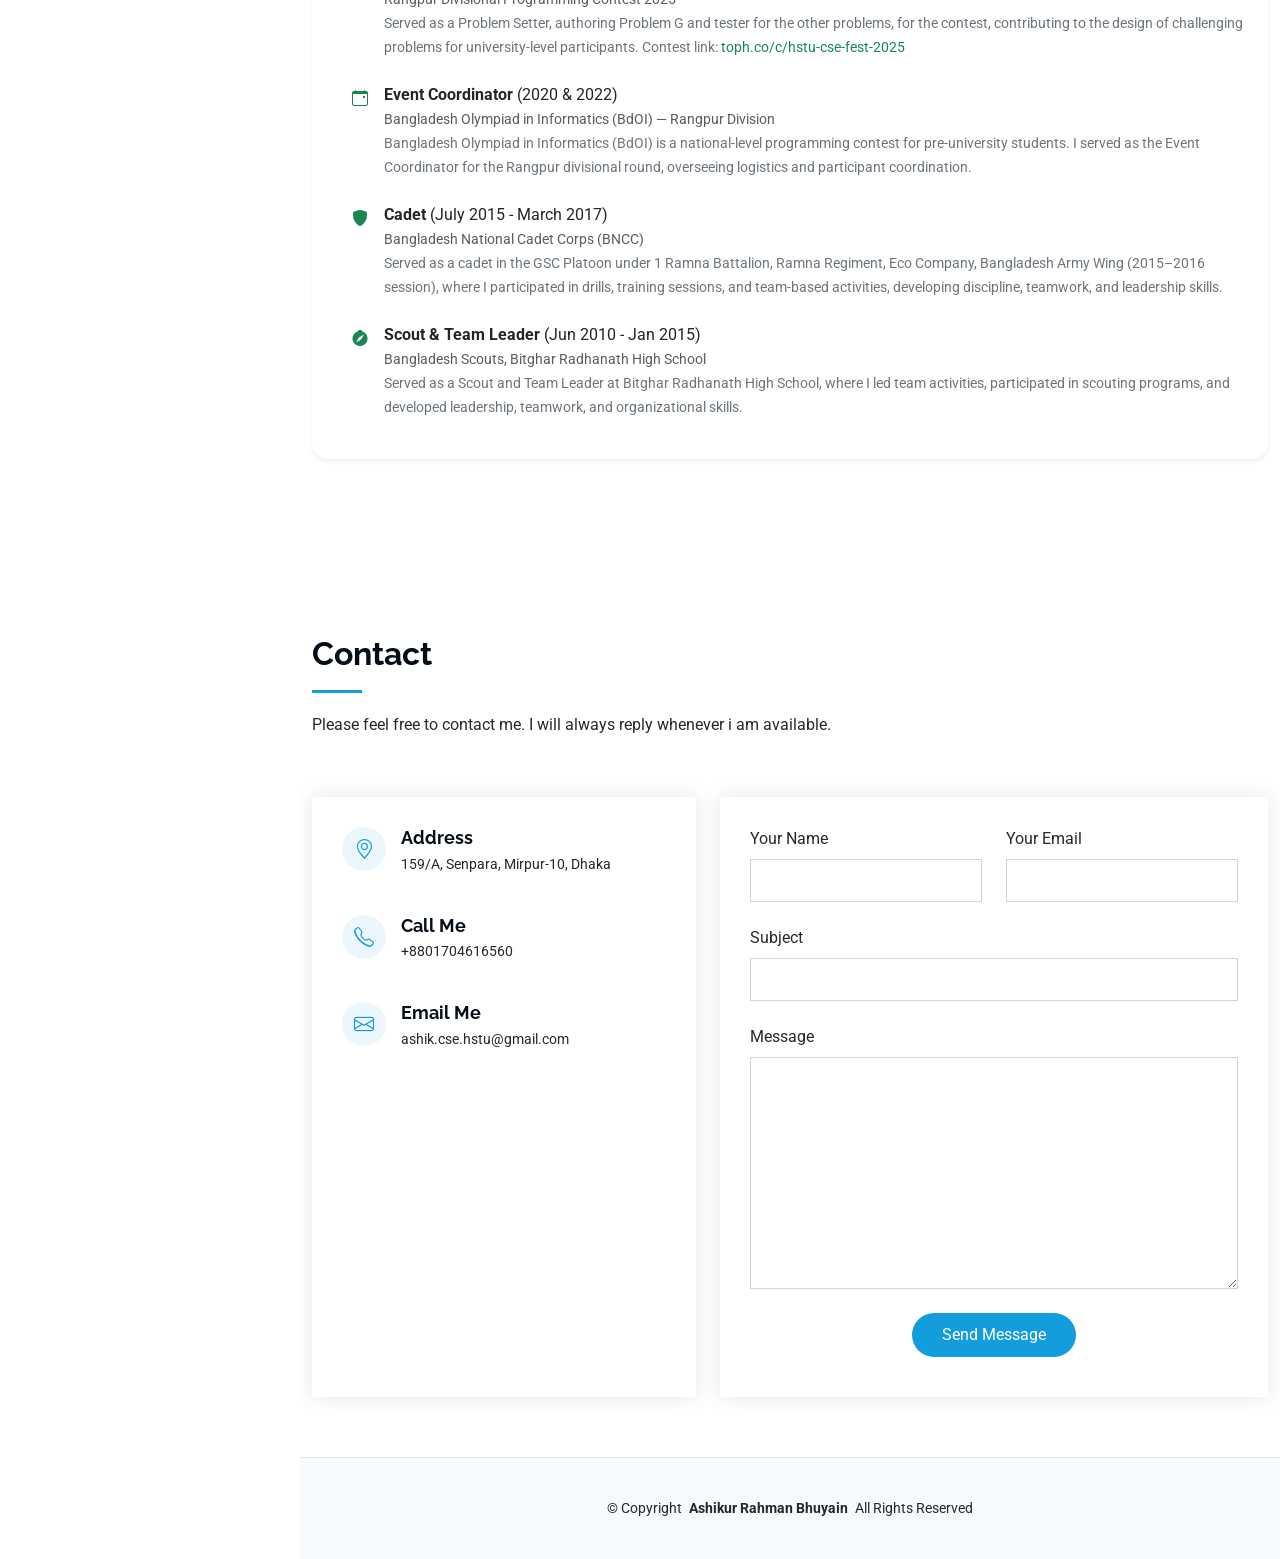
==== commit f83c5d6b: "System design added as core Competencies" ====
--- a/index.html
+++ b/index.html
@@ -284,6 +284,7 @@
                 <span class="badge bg-light text-dark border border-light-subtle fw-normal rounded-pill px-3 py-1.5">DBMS</span>
                 <span class="badge bg-light text-dark border border-light-subtle fw-normal rounded-pill px-3 py-1.5">Object-Oriented Programming</span>
                 <span class="badge bg-light text-dark border border-light-subtle fw-normal rounded-pill px-3 py-1.5">Machine Learning</span>
+                <span class="badge bg-light text-dark border border-light-subtle fw-normal rounded-pill px-3 py-1.5">System Design</span>
               </div>
             </div>
 
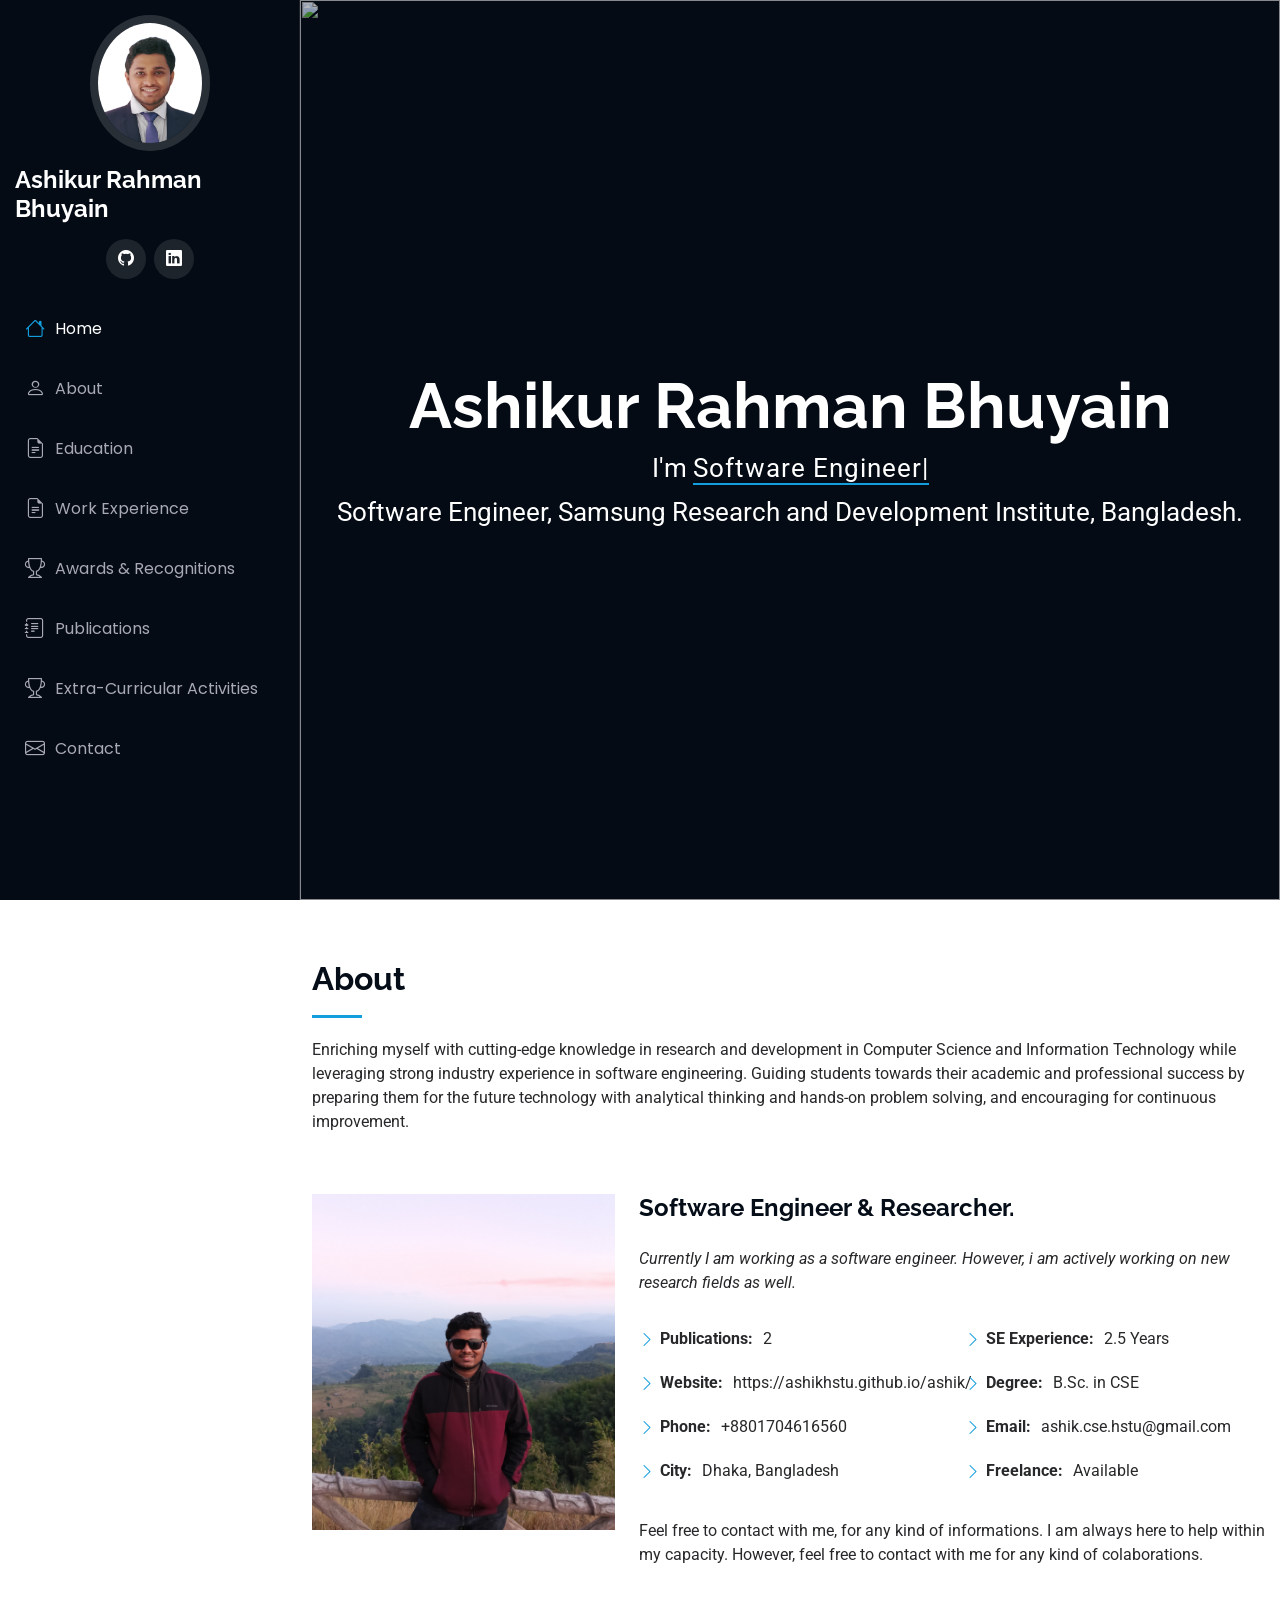
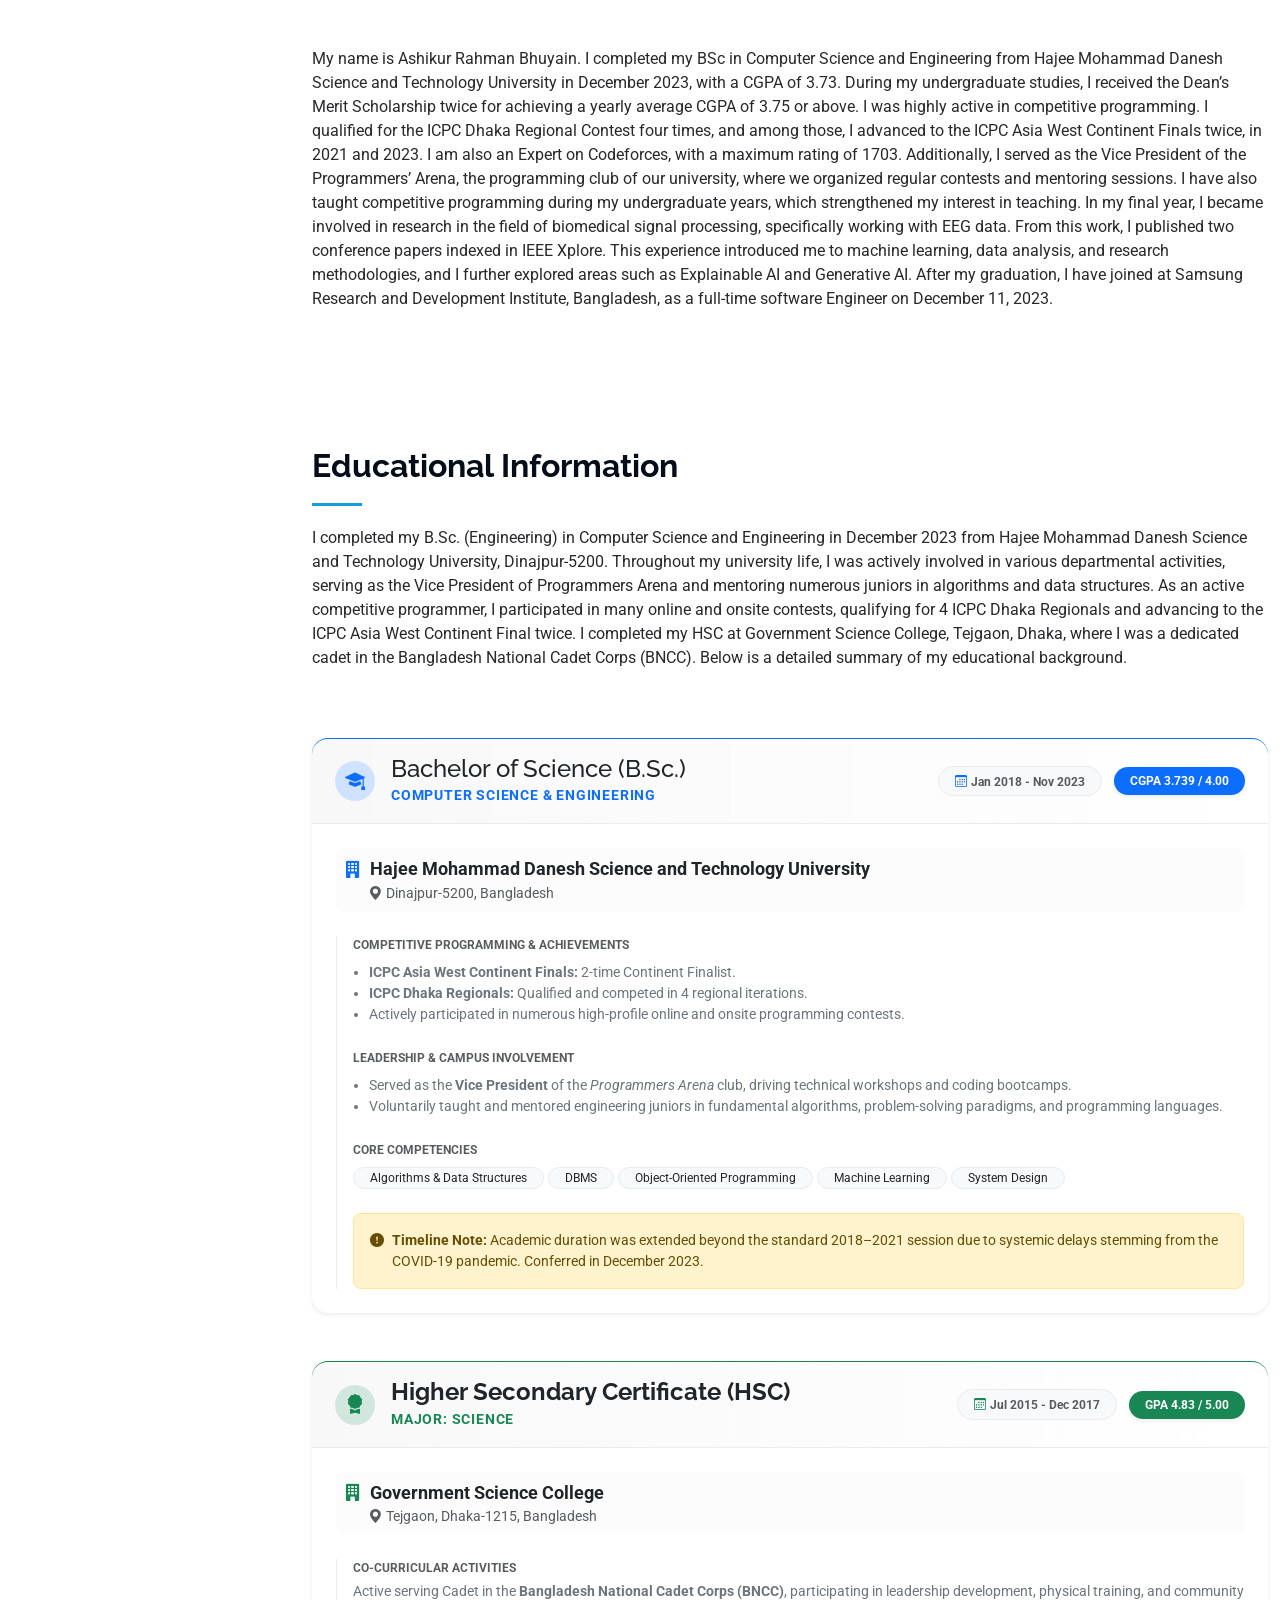
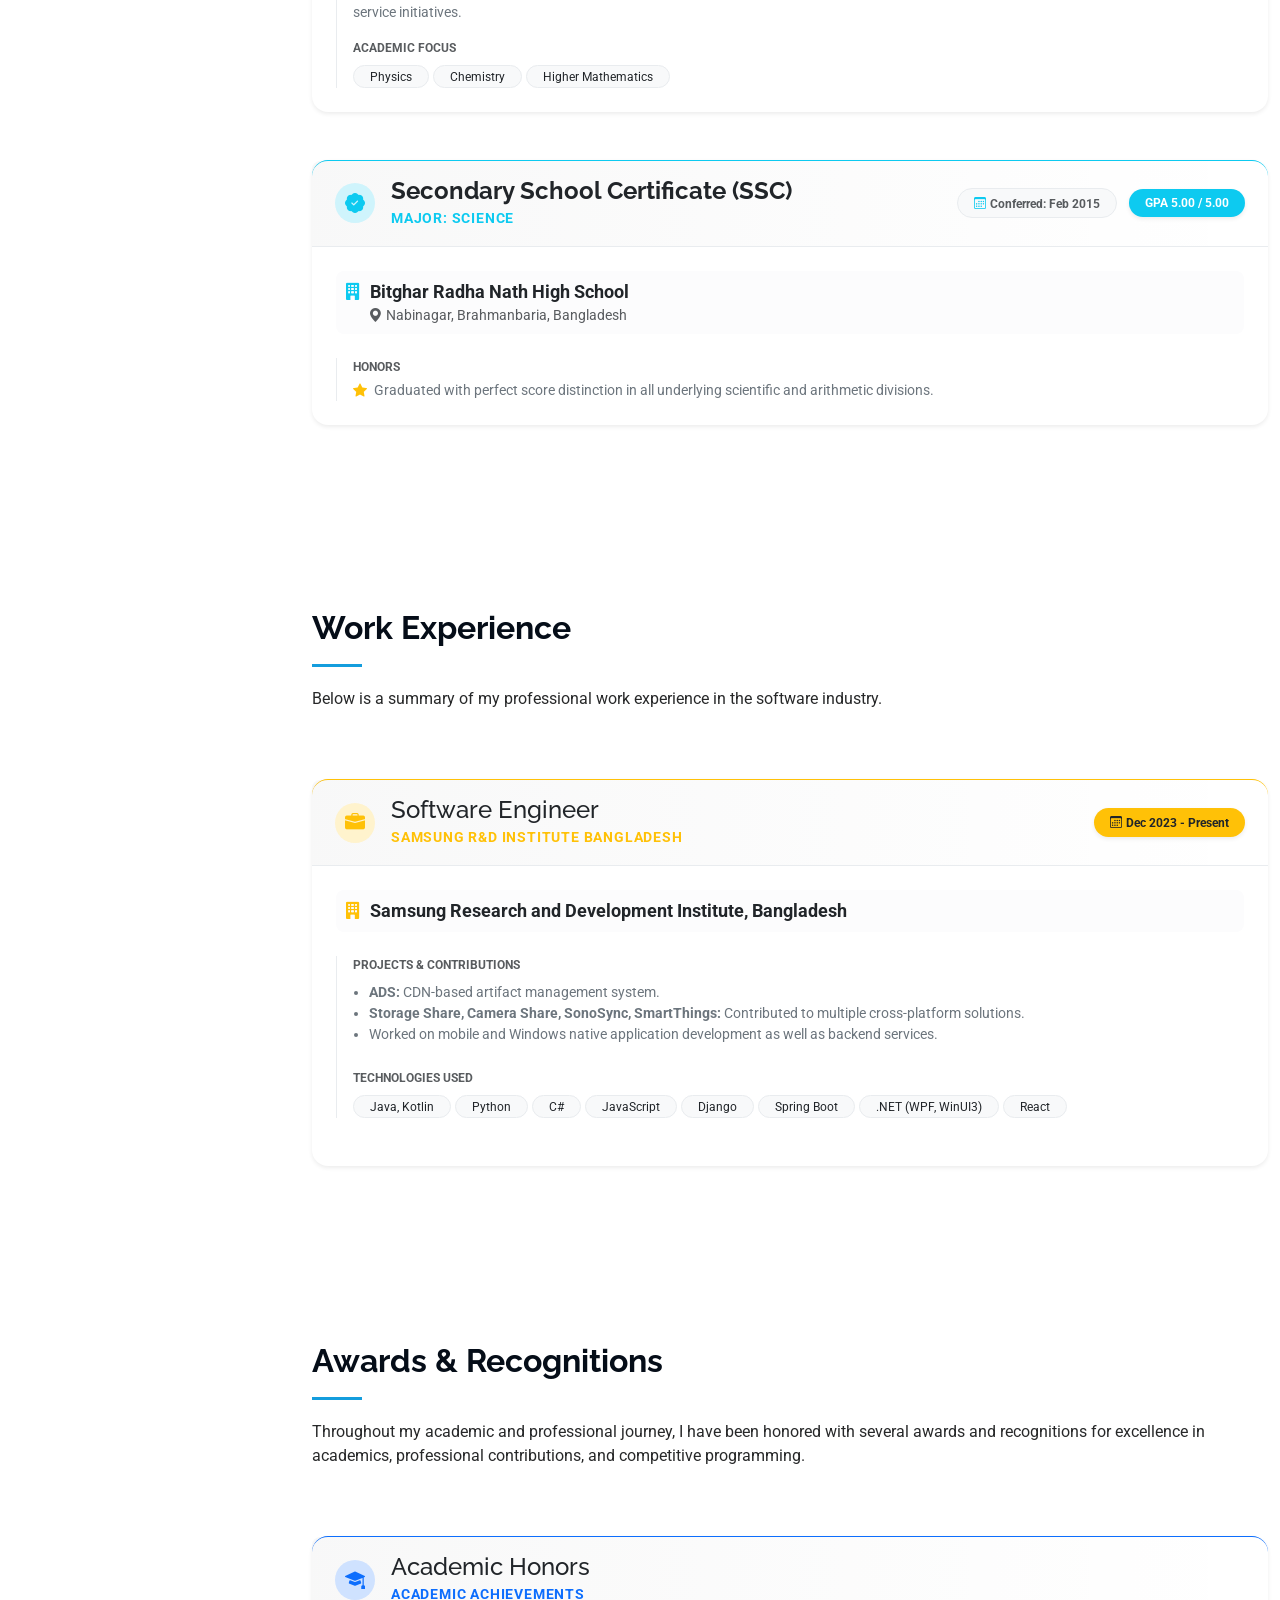
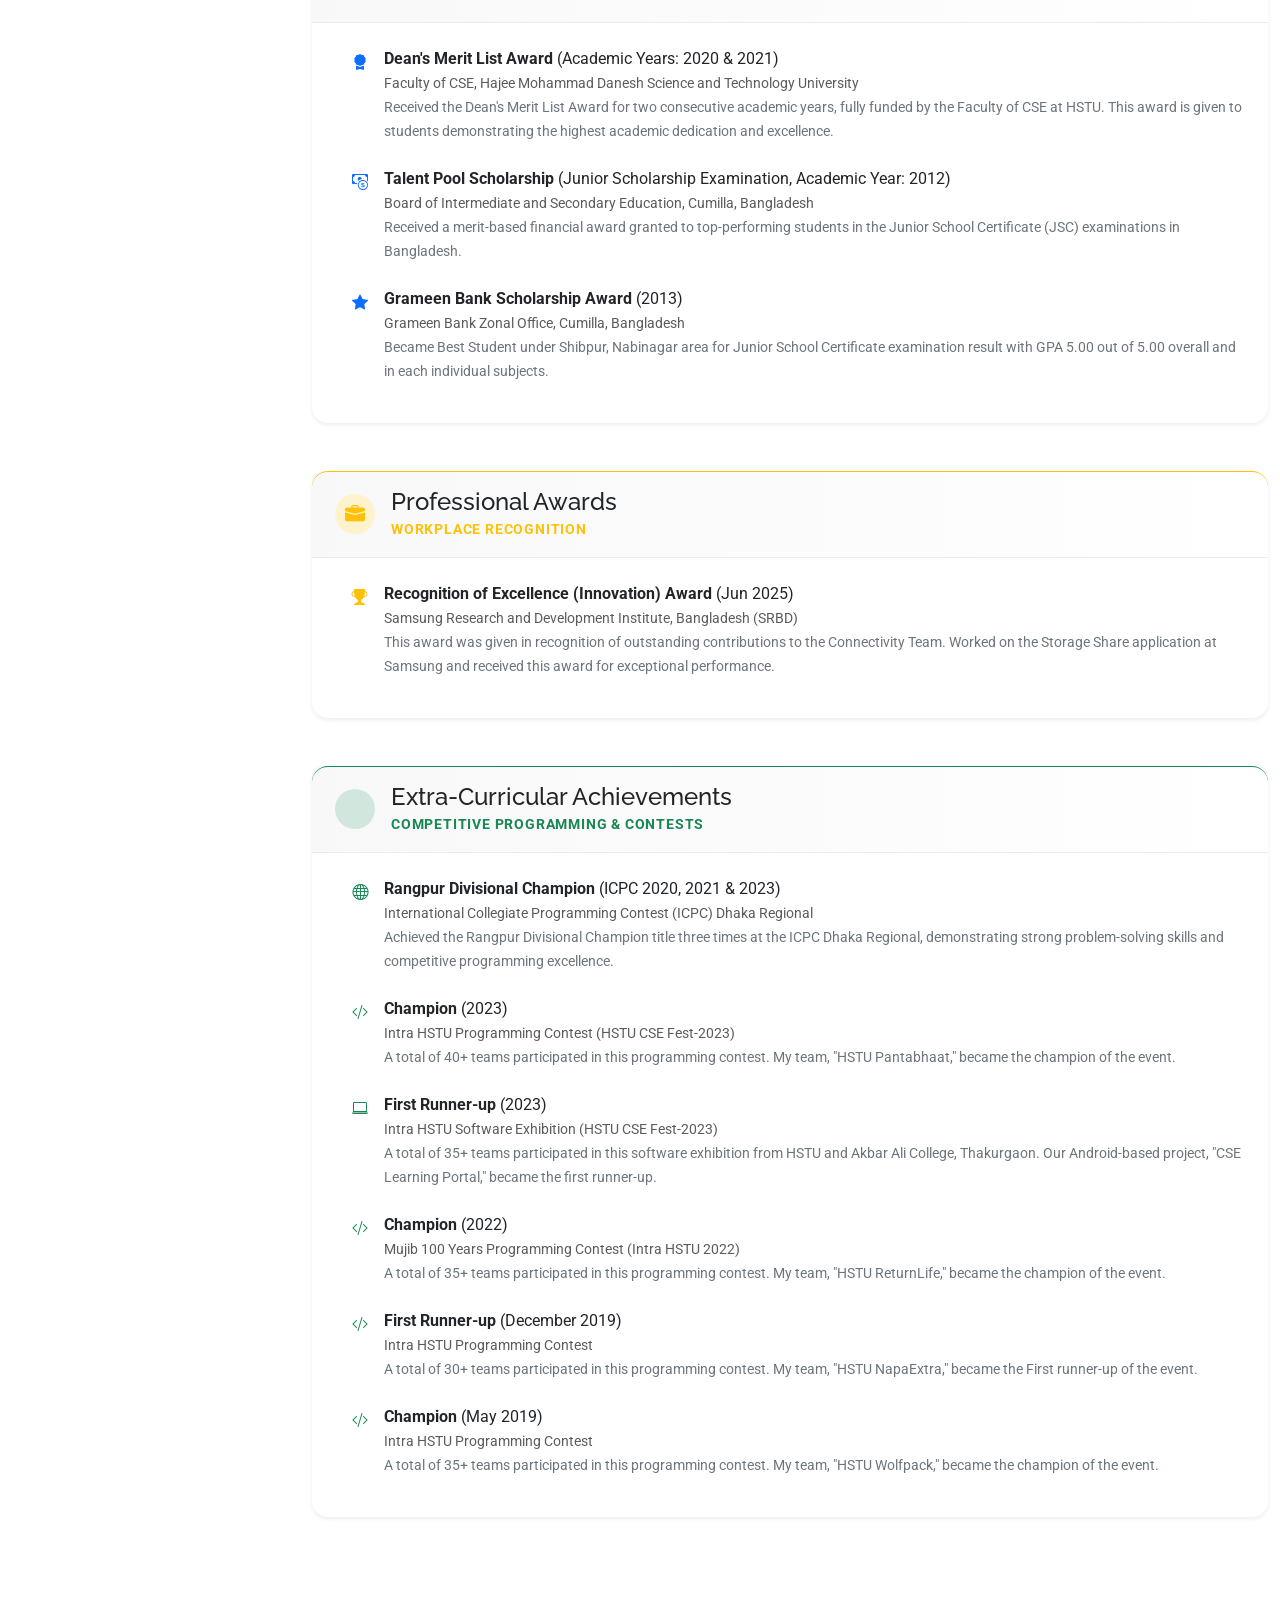
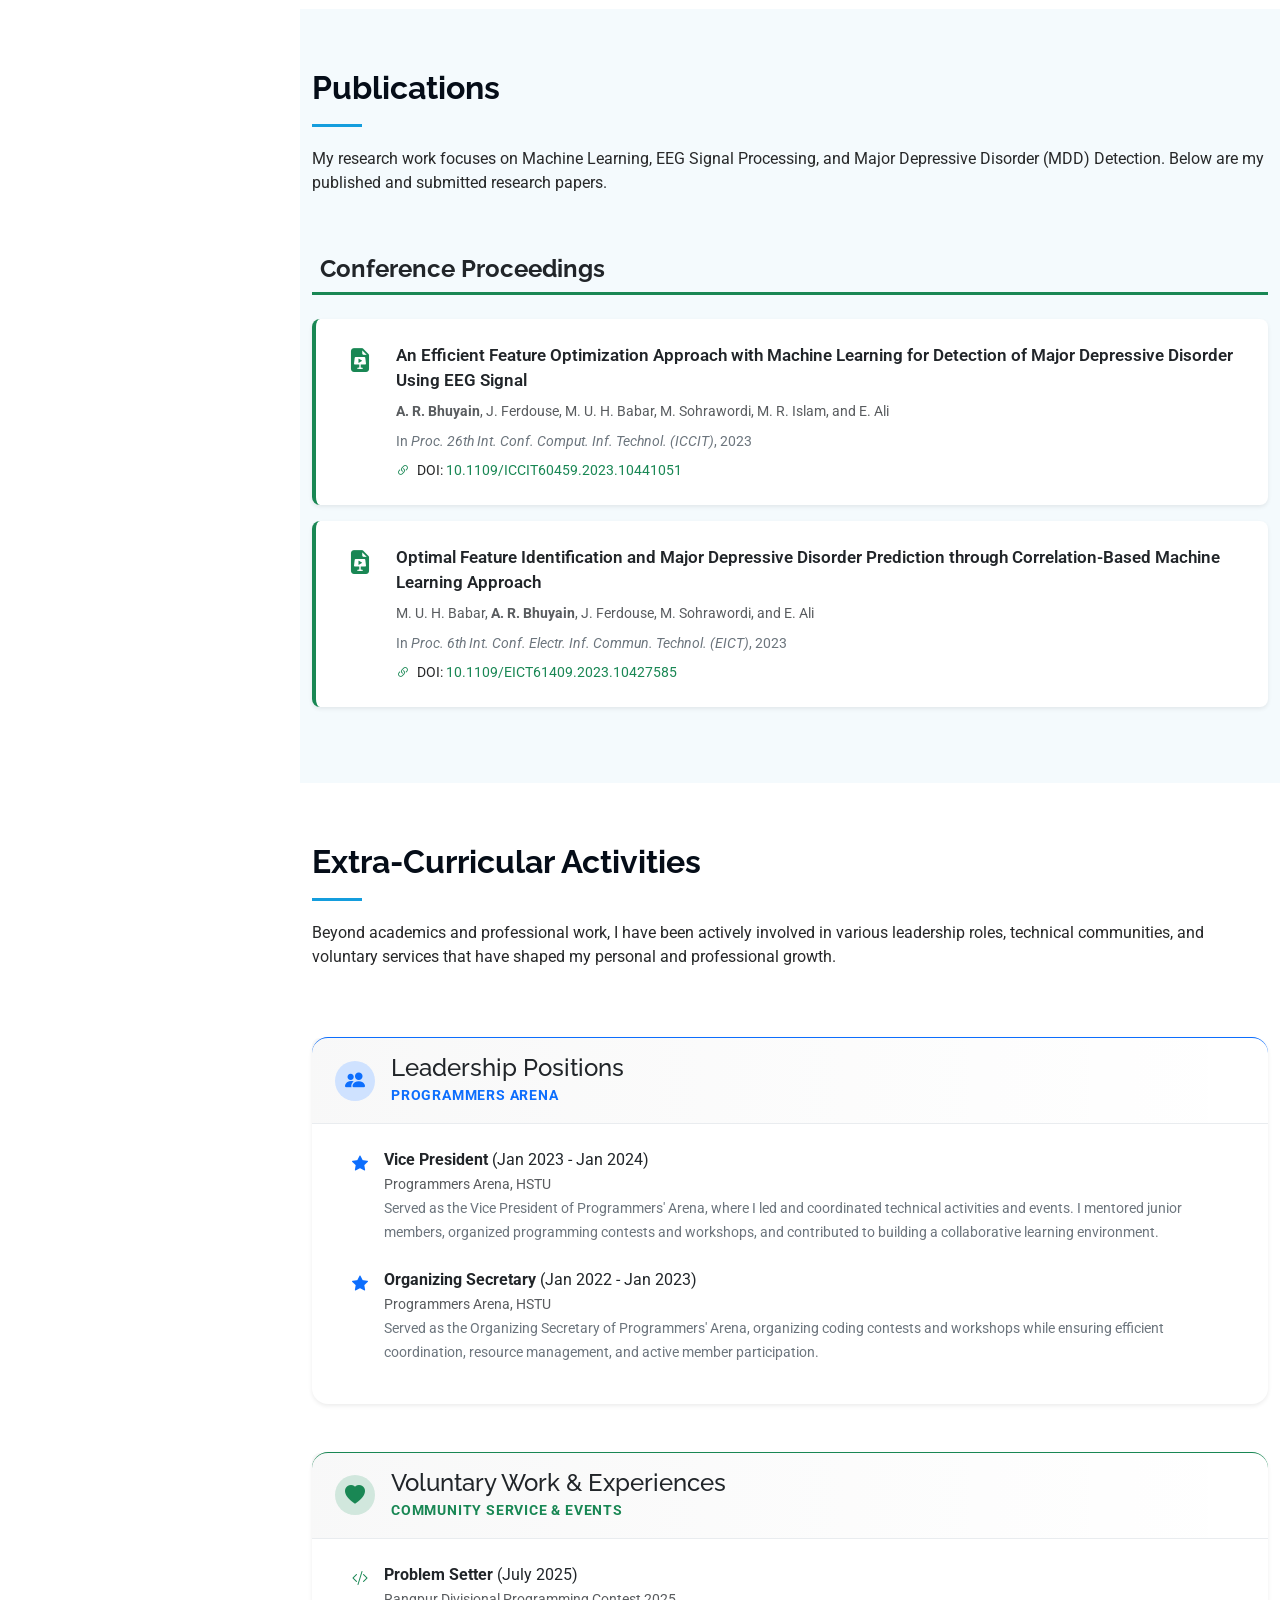
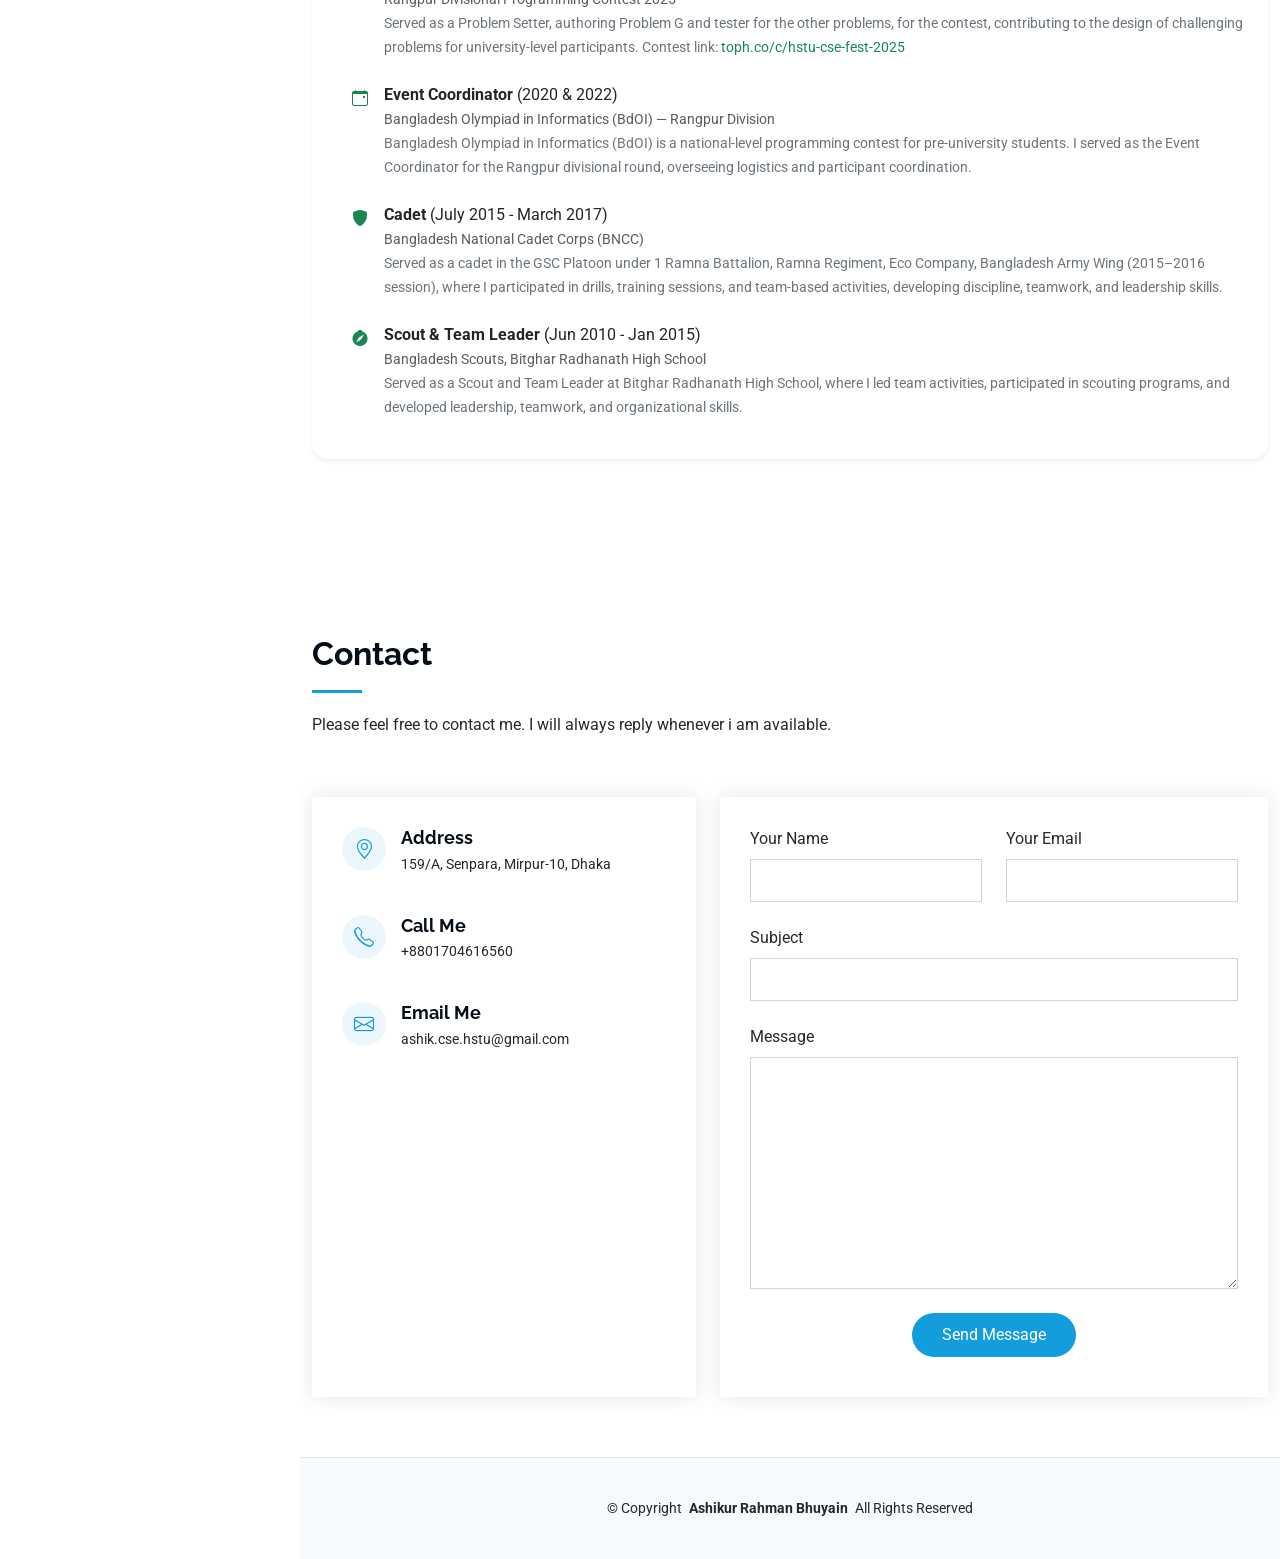
==== commit f20604cd: "language added" ====
--- a/index.html
+++ b/index.html
@@ -448,7 +448,7 @@
             <div class="mb-4">
               <span class="text-uppercase text-muted fw-bold small tracking-wider d-block mb-2" style="font-size: 0.75rem;">Technologies Used</span>
               <div class="d-flex flex-wrap gap-1">
-                <span class="badge bg-light text-dark border border-light-subtle fw-normal rounded-pill px-3 py-1.5">Java</span>
+                <span class="badge bg-light text-dark border border-light-subtle fw-normal rounded-pill px-3 py-1.5">Java, Kotlin</span>
                 <span class="badge bg-light text-dark border border-light-subtle fw-normal rounded-pill px-3 py-1.5">Python</span>
                 <span class="badge bg-light text-dark border border-light-subtle fw-normal rounded-pill px-3 py-1.5">C#</span>
                 <span class="badge bg-light text-dark border border-light-subtle fw-normal rounded-pill px-3 py-1.5">JavaScript</span>
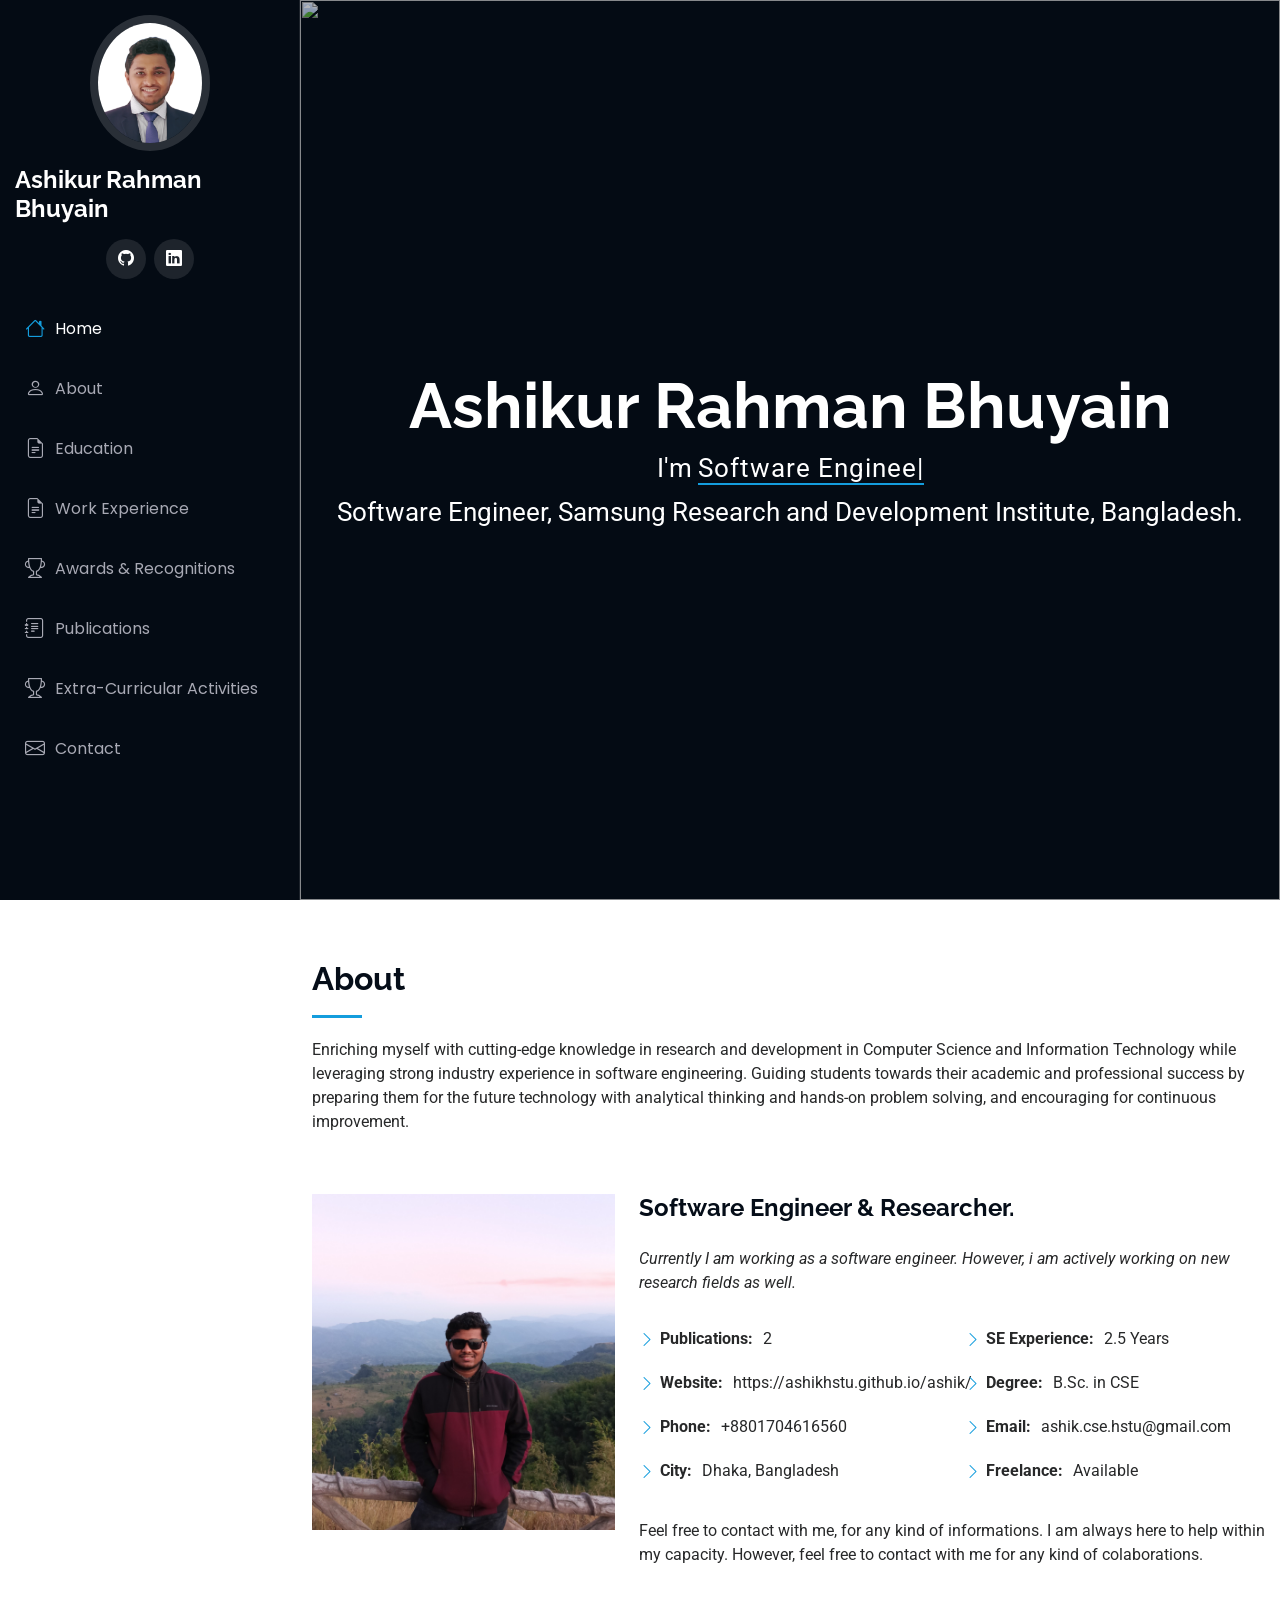
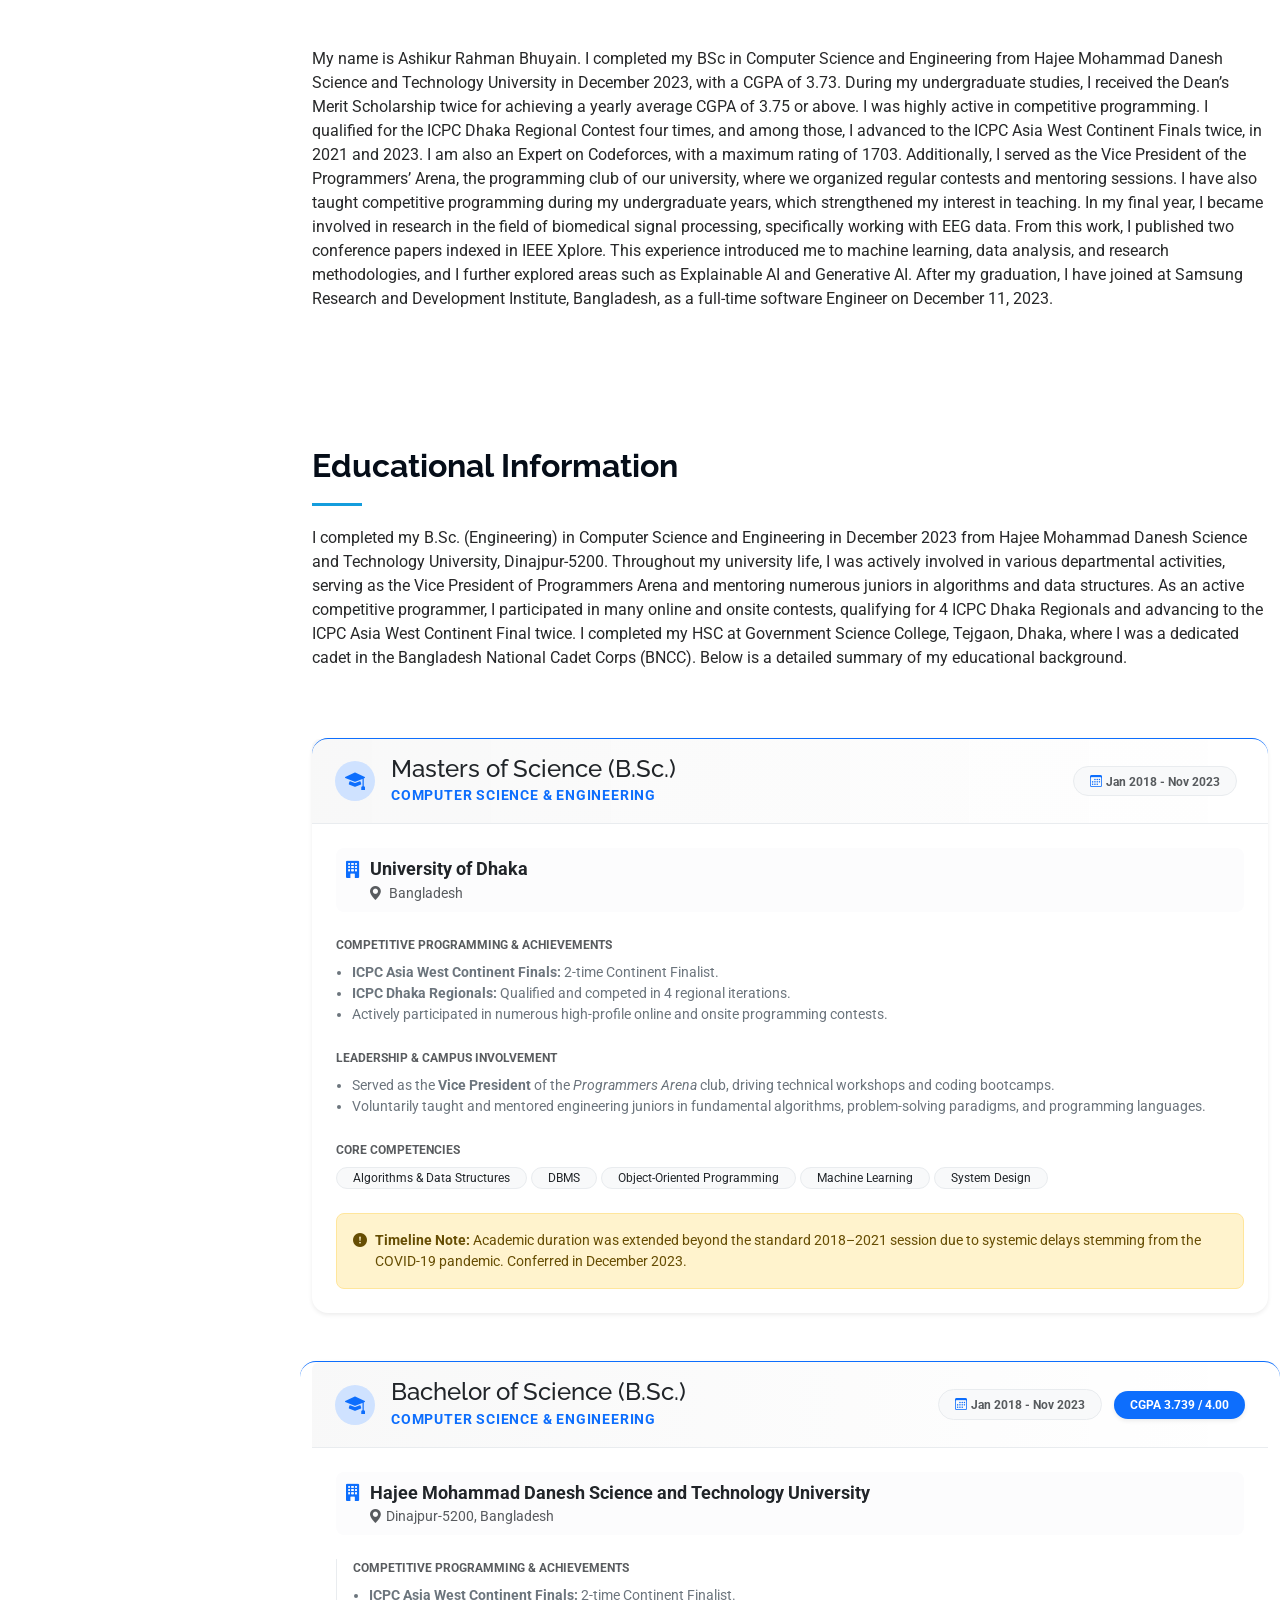
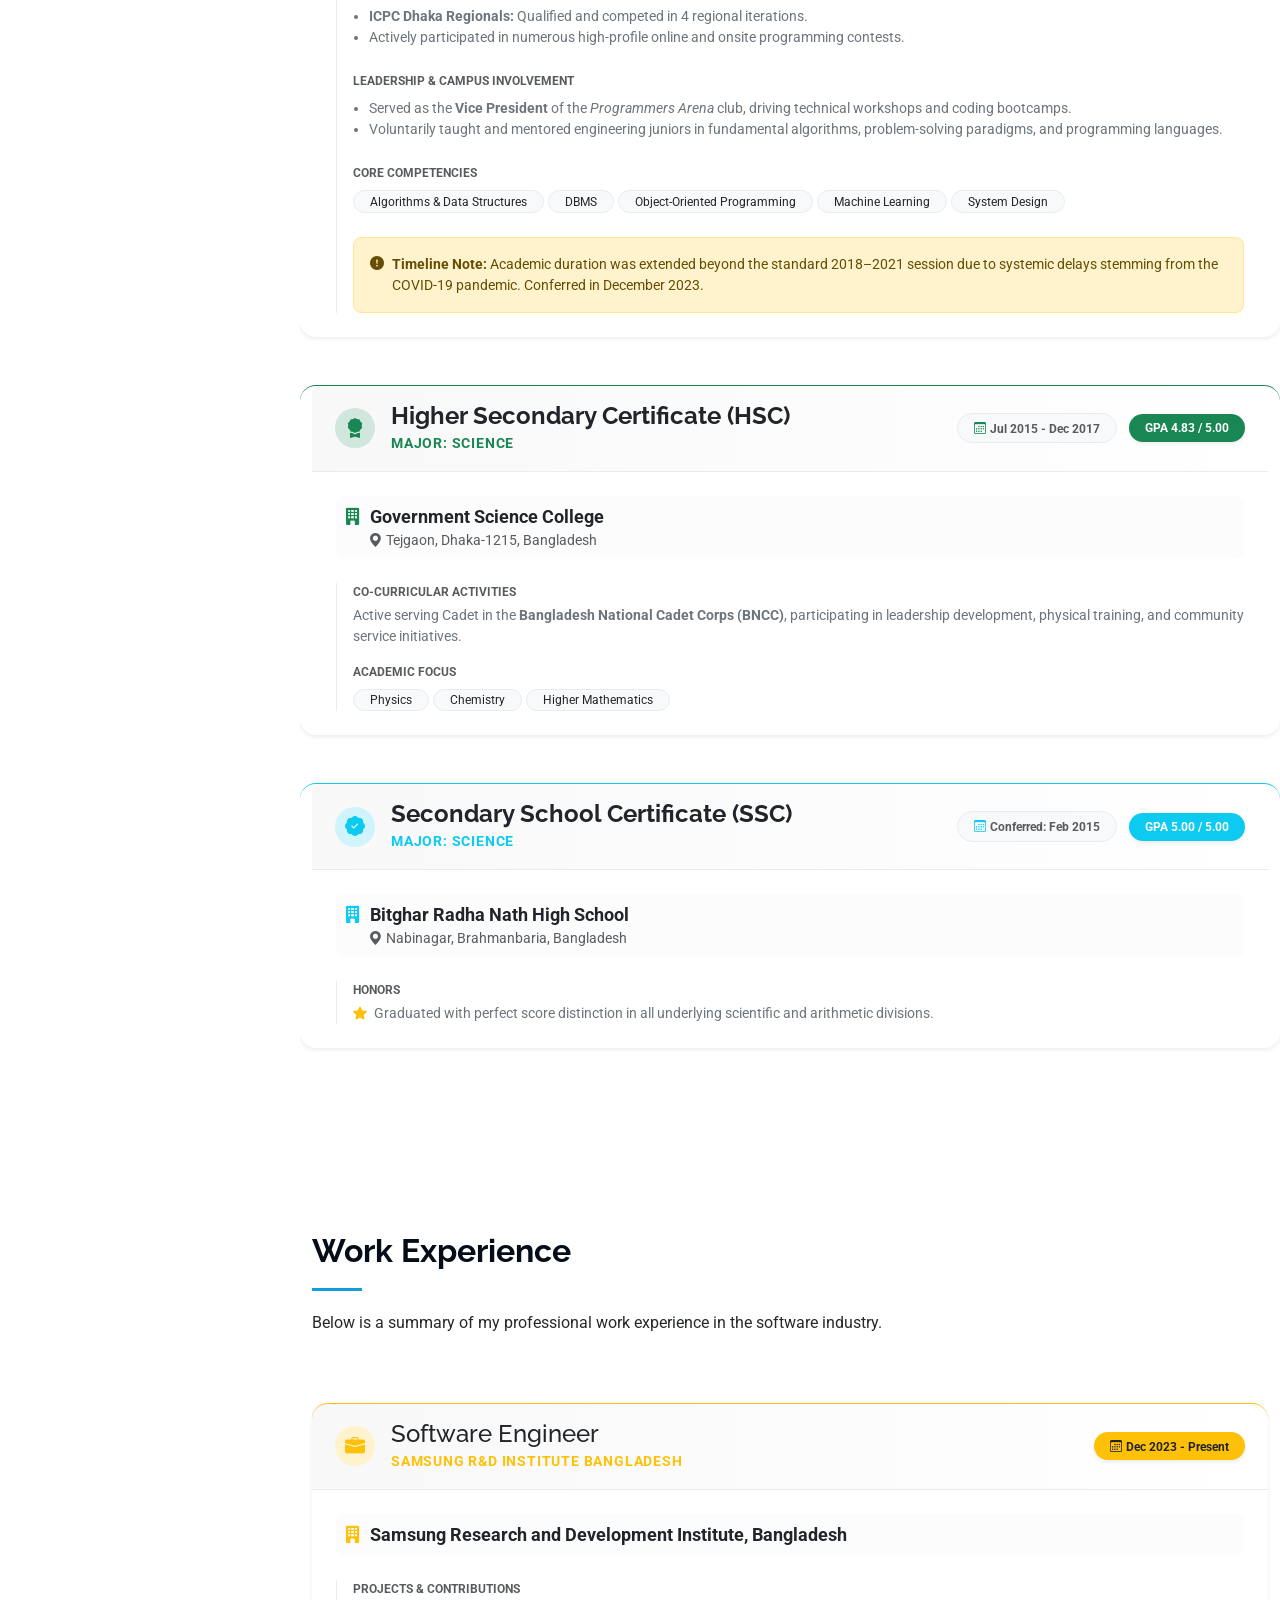
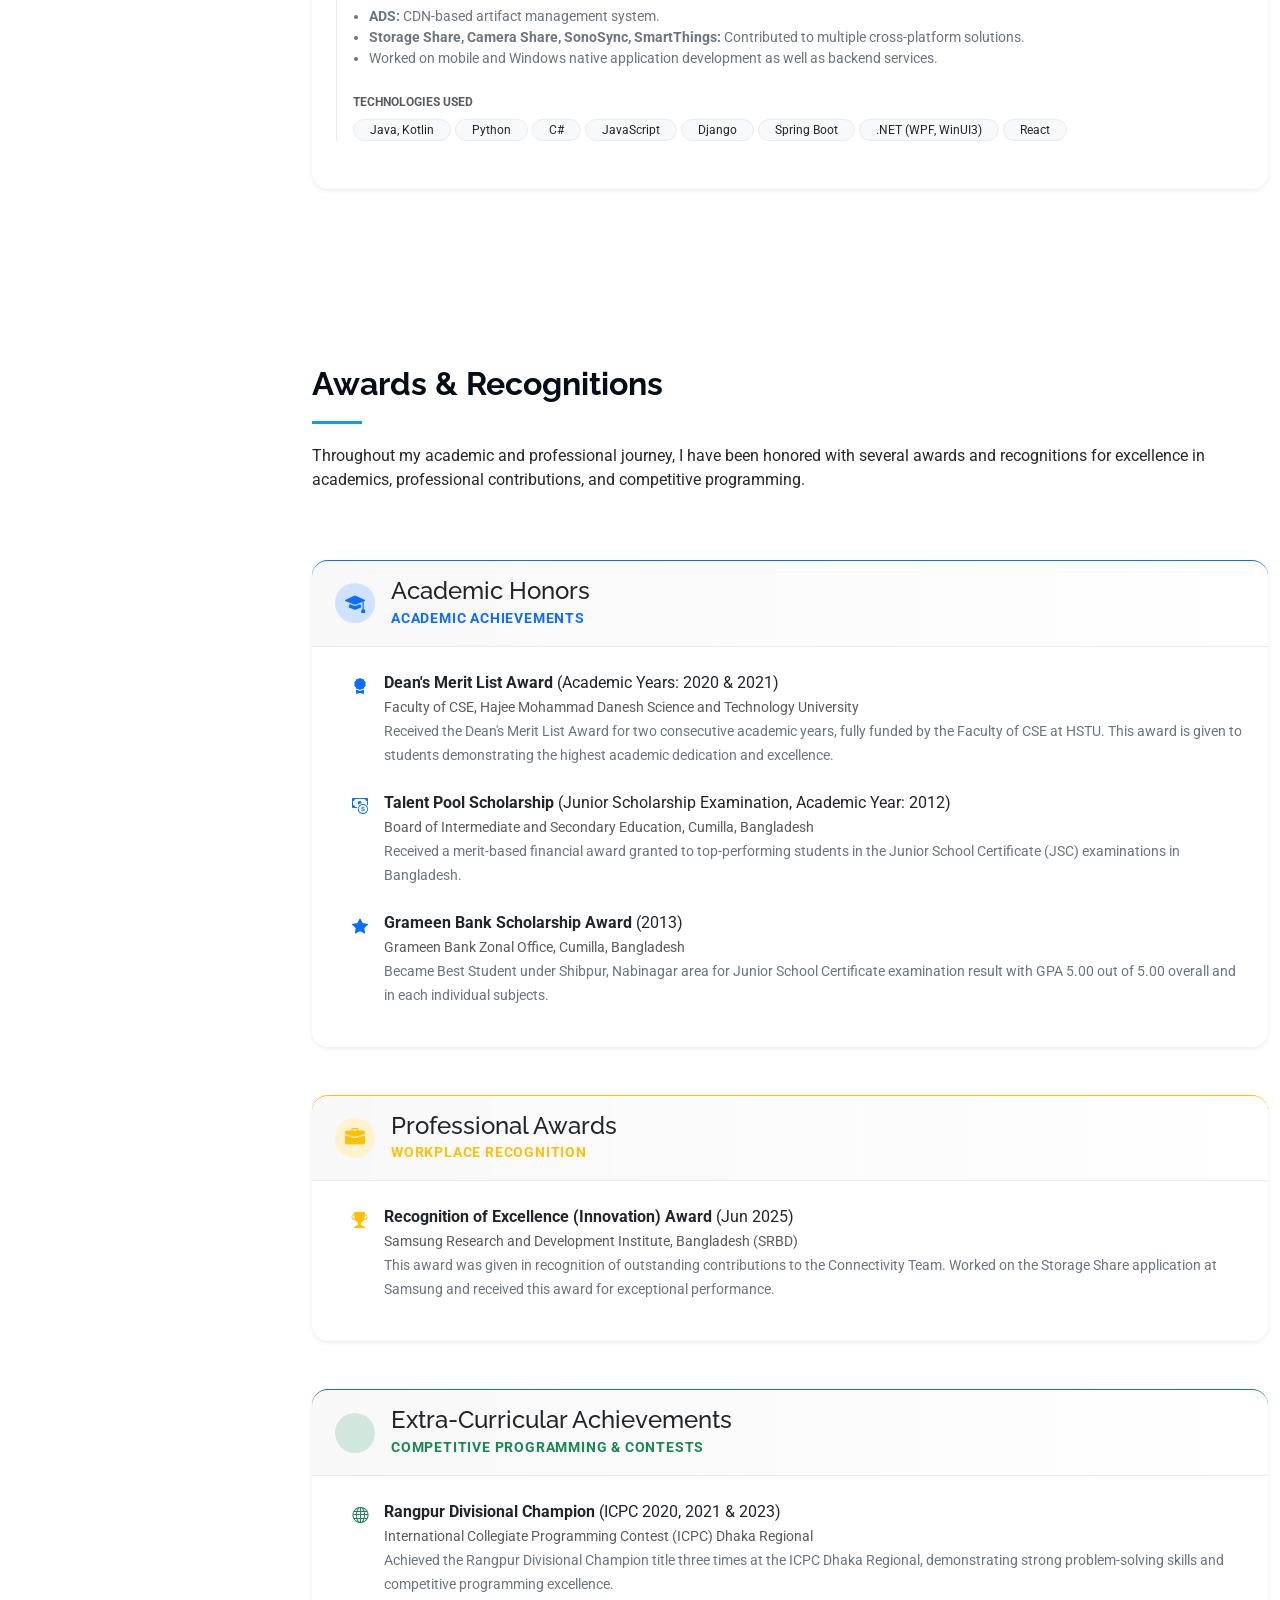
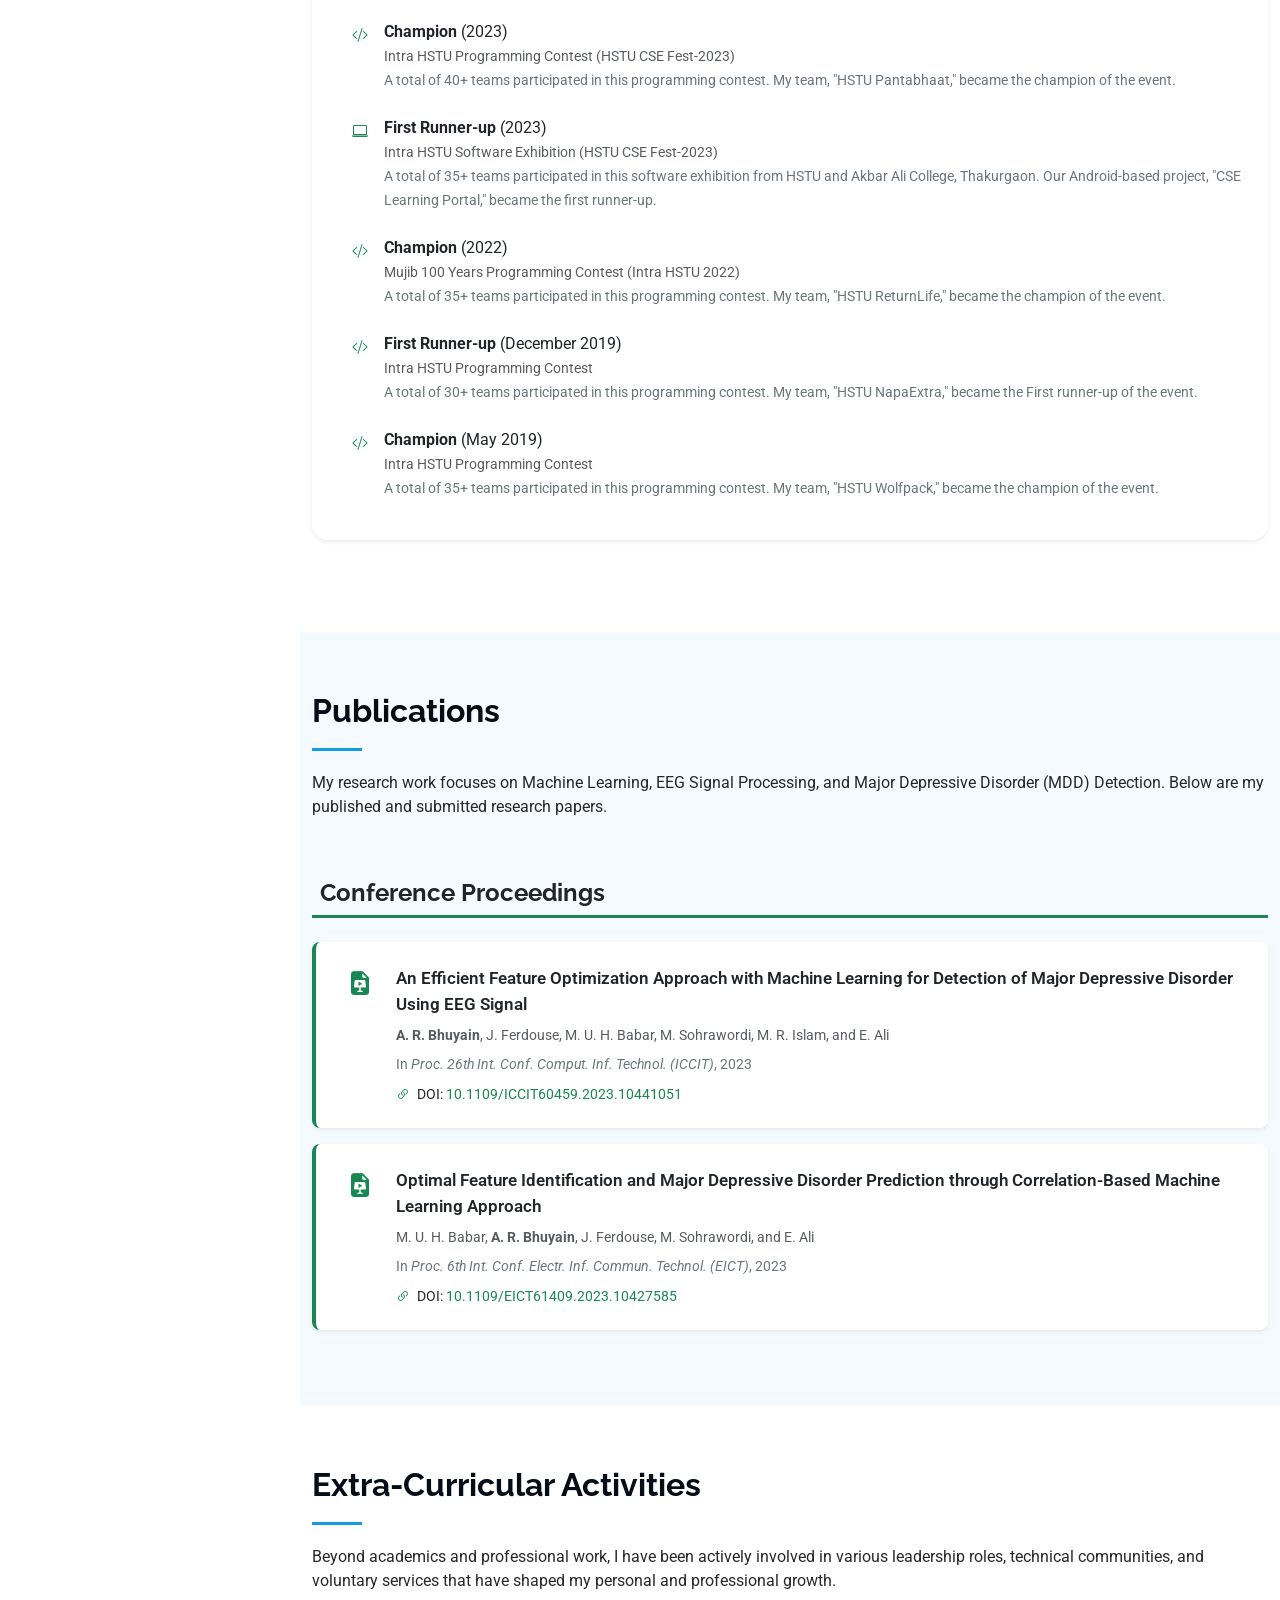
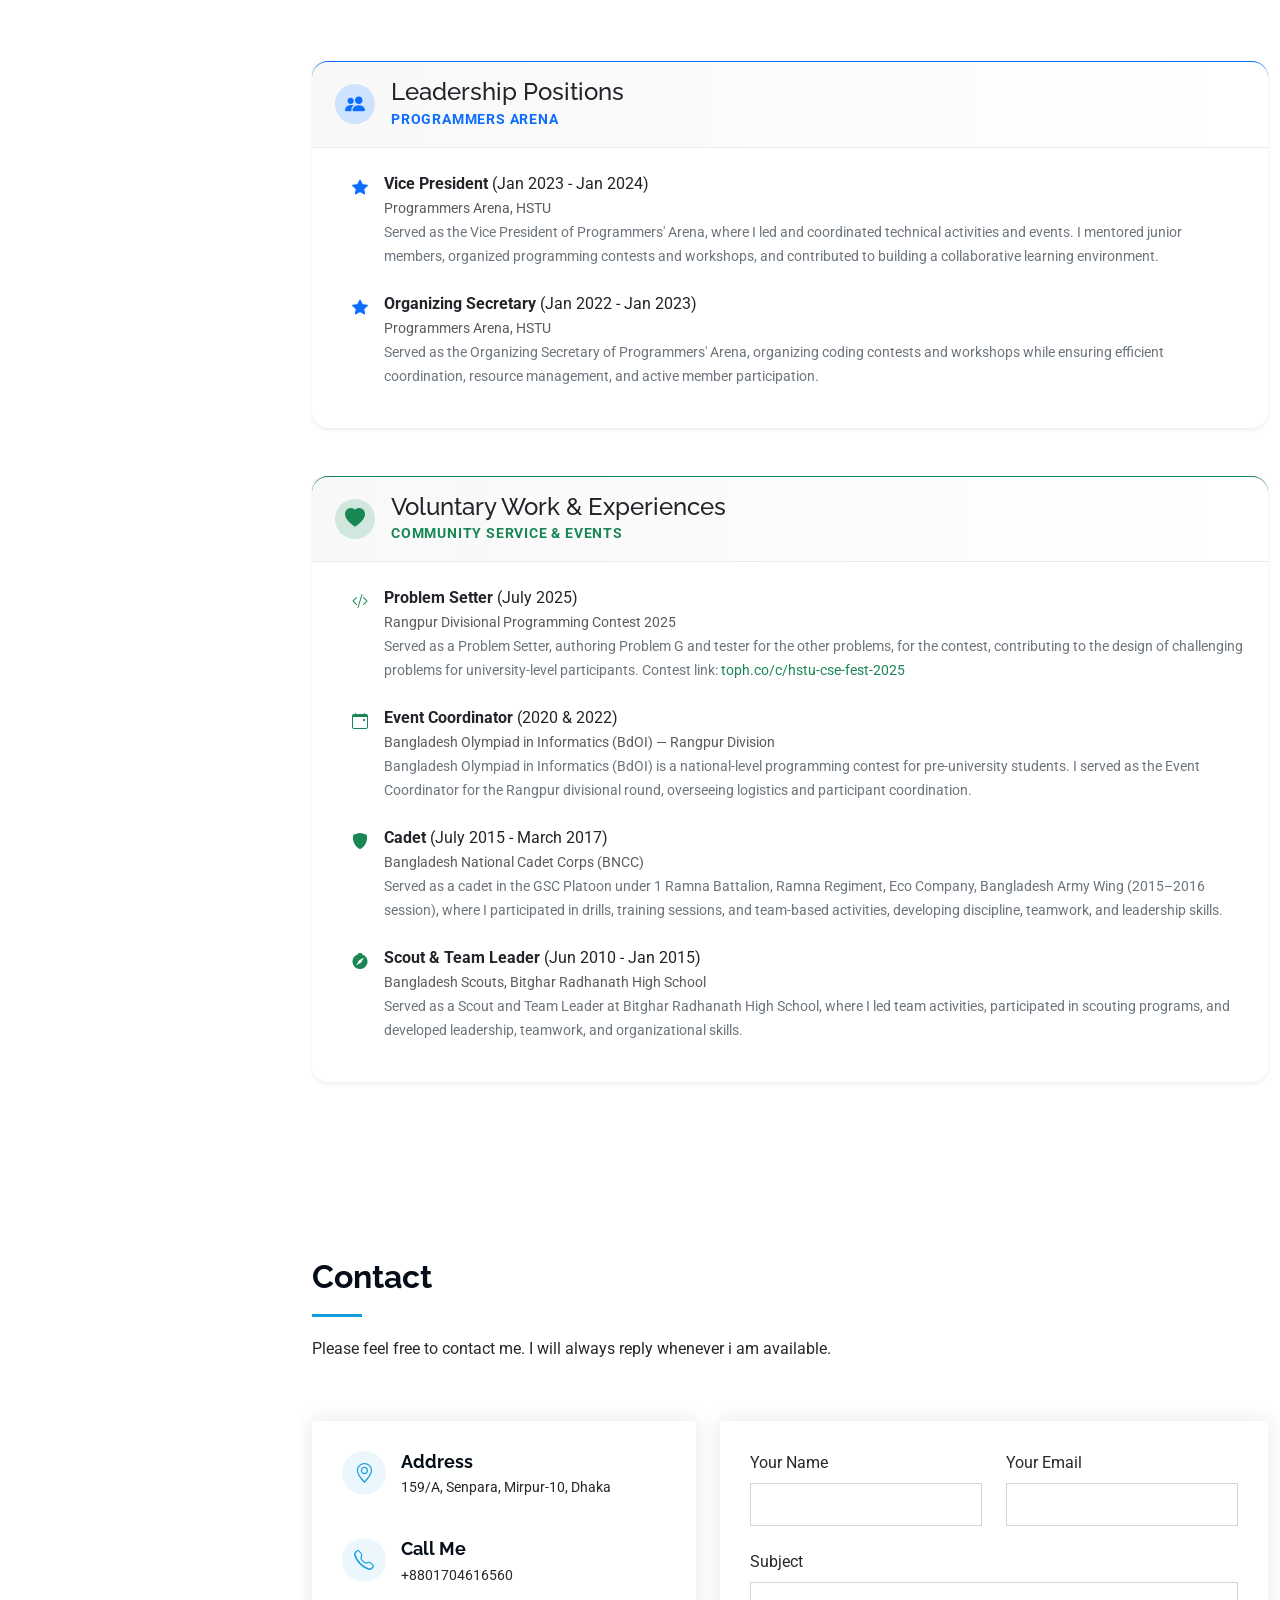
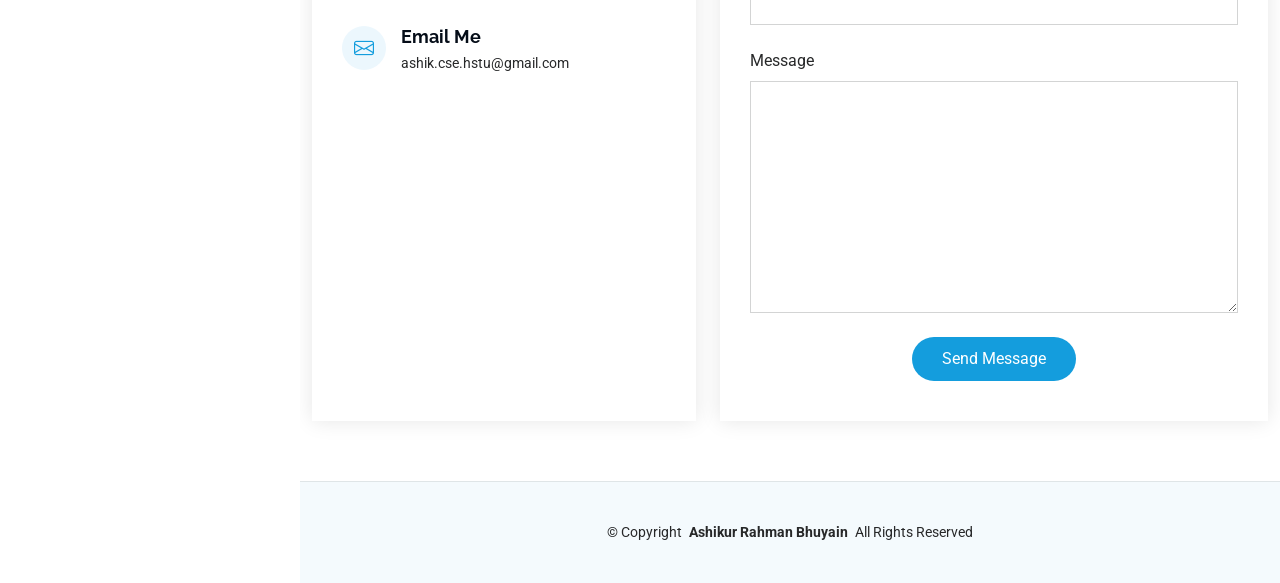
==== commit b782d438: "Masters added" ====
--- a/index.html
+++ b/index.html
@@ -225,7 +225,79 @@
 <div class="container py-2">
   <div class="row">
     <div class="col-12">
-      
+            <!-- 1. Master's Degree Card -->
+      <div class="card border-0 border-top border-primary shadow-sm rounded-4 mb-5 hover-raise" data-aos="fade-up" data-aos-delay="10">
+        <!-- Card Header Section acting as Section Header -->
+        <div class="card-header-accent border-bottom border-light-subtle">
+          <div class="d-flex flex-column flex-md-row justify-content-between align-items-md-center px-2 py-1">
+            <div class="d-flex align-items-center">
+              <div class="bg-primary-subtle text-primary rounded-circle p-2 me-3 d-inline-flex align-items-center justify-content-center" style="width: 40px; height: 40px;">
+                <i class="bi bi-mortarboard-fill fs-5"></i>
+              </div>
+              <div>
+                <h3 class="m-0 fw-extrabold text-dark fs-4">Masters of Science (B.Sc.)</h3>
+                <span class="text-primary fw-bold small text-uppercase text-tracking">Computer Science &amp; Engineering</span>
+              </div>
+            </div>
+            <div class="mt-3 mt-md-0 text-md-end">
+              <span class="badge bg-light text-muted border border-light-subtle px-3 py-2 rounded-pill me-2 small"><i class="bi bi-calendar3 me-1 text-primary"></i>Jan 2018 - Nov 2023</span>
+              <!-- <span class="badge bg-primary text-white px-3 py-2 rounded-pill shadow-sm">CGPA 3.739 / 4.00</span> -->
+            </div>
+          </div>
+        </div>
+
+        <div class="card-body p-4">
+          <!-- Highlighted Institution Block -->
+          <div class="mb-4 bg-light-subtle p-2 rounded-3">
+            <span class="institution-highlight">
+              <i class="bi bi-building-fill me-2 text-primary"></i>University of Dhaka
+            </span>
+            <p class="text-muted small mb-0 ps-4"><i class="bi bi-geo-alt-fill me-1 text-danger-subtle"></i> Bangladesh</p>
+          </div>
+          
+          <!-- Details Content -->
+          <!-- <div class="ps-3 border-start border-light-subtle"> -->
+            <!-- Competitive Programming Section -->
+            <div class="mb-4">
+              <span class="text-uppercase text-muted fw-bold small tracking-wider d-block mb-2" style="font-size: 0.75rem;">Competitive Programming &amp; Achievements</span>
+              <ul class="text-secondary small ps-3 mb-0">
+                <li><strong>ICPC Asia West Continent Finals:</strong> 2-time Continent Finalist.</li>
+                <li><strong>ICPC Dhaka Regionals:</strong> Qualified and competed in 4 regional iterations.</li>
+                <li>Actively participated in numerous high-profile online and onsite programming contests.</li>
+              </ul>
+            </div>
+
+            <!-- Leadership & Mentorship -->
+            <div class="mb-4">
+              <span class="text-uppercase text-muted fw-bold small tracking-wider d-block mb-2" style="font-size: 0.75rem;">Leadership &amp; Campus Involvement</span>
+              <ul class="text-secondary small ps-3 mb-0">
+                <li>Served as the <strong>Vice President</strong> of the <em>Programmers Arena</em> club, driving technical workshops and coding bootcamps.</li>
+                <li>Voluntarily taught and mentored engineering juniors in fundamental algorithms, problem-solving paradigms, and programming languages.</li>
+              </ul>
+            </div>
+
+            <div class="mb-4">
+              <span class="text-uppercase text-muted fw-bold small tracking-wider d-block mb-2" style="font-size: 0.75rem;">Core Competencies</span>
+              <div class="d-flex flex-wrap gap-1">
+                <span class="badge bg-light text-dark border border-light-subtle fw-normal rounded-pill px-3 py-1.5">Algorithms &amp; Data Structures</span>
+                <span class="badge bg-light text-dark border border-light-subtle fw-normal rounded-pill px-3 py-1.5">DBMS</span>
+                <span class="badge bg-light text-dark border border-light-subtle fw-normal rounded-pill px-3 py-1.5">Object-Oriented Programming</span>
+                <span class="badge bg-light text-dark border border-light-subtle fw-normal rounded-pill px-3 py-1.5">Machine Learning</span>
+                <span class="badge bg-light text-dark border border-light-subtle fw-normal rounded-pill px-3 py-1.5">System Design</span>
+              </div>
+            </div>
+
+            <!-- COVID Delay Note -->
+            <div class="bg-warning-subtle text-warning-emphasis p-3 rounded-3 small border border-warning-subtle d-flex align-items-start mt-4">
+              <i class="bi bi-exclamation-circle-fill me-2 mt-0.5"></i>
+              <div>
+                <strong>Timeline Note:</strong> Academic duration was extended beyond the standard 2018–2021 session due to systemic delays stemming from the COVID-19 pandemic. Conferred in December 2023.
+              </div>
+            </div>
+          </div>
+        </div>
+      </div><!-- End Masters Card -->
+
       <!-- 1. Bachelor's Degree Card -->
       <div class="card border-0 border-top border-primary shadow-sm rounded-4 mb-5 hover-raise" data-aos="fade-up" data-aos-delay="10">
         <!-- Card Header Section acting as Section Header -->
